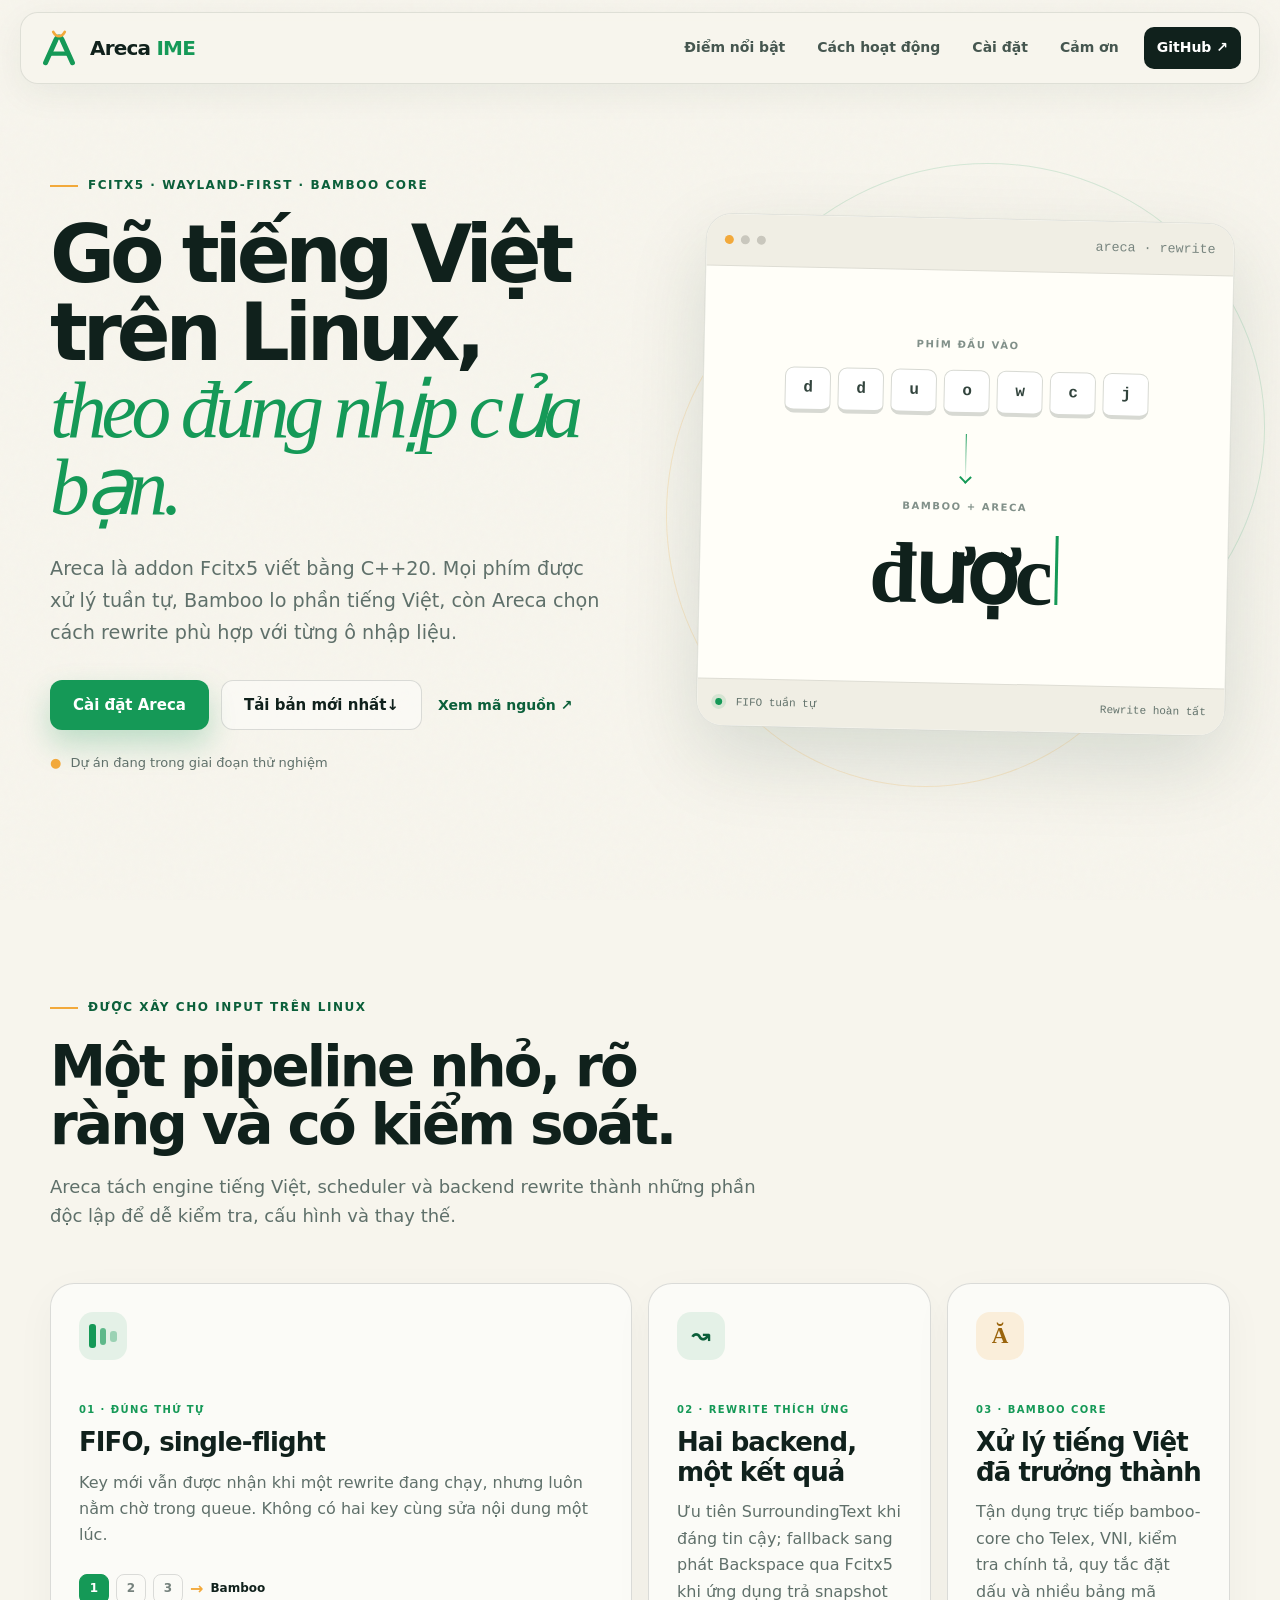
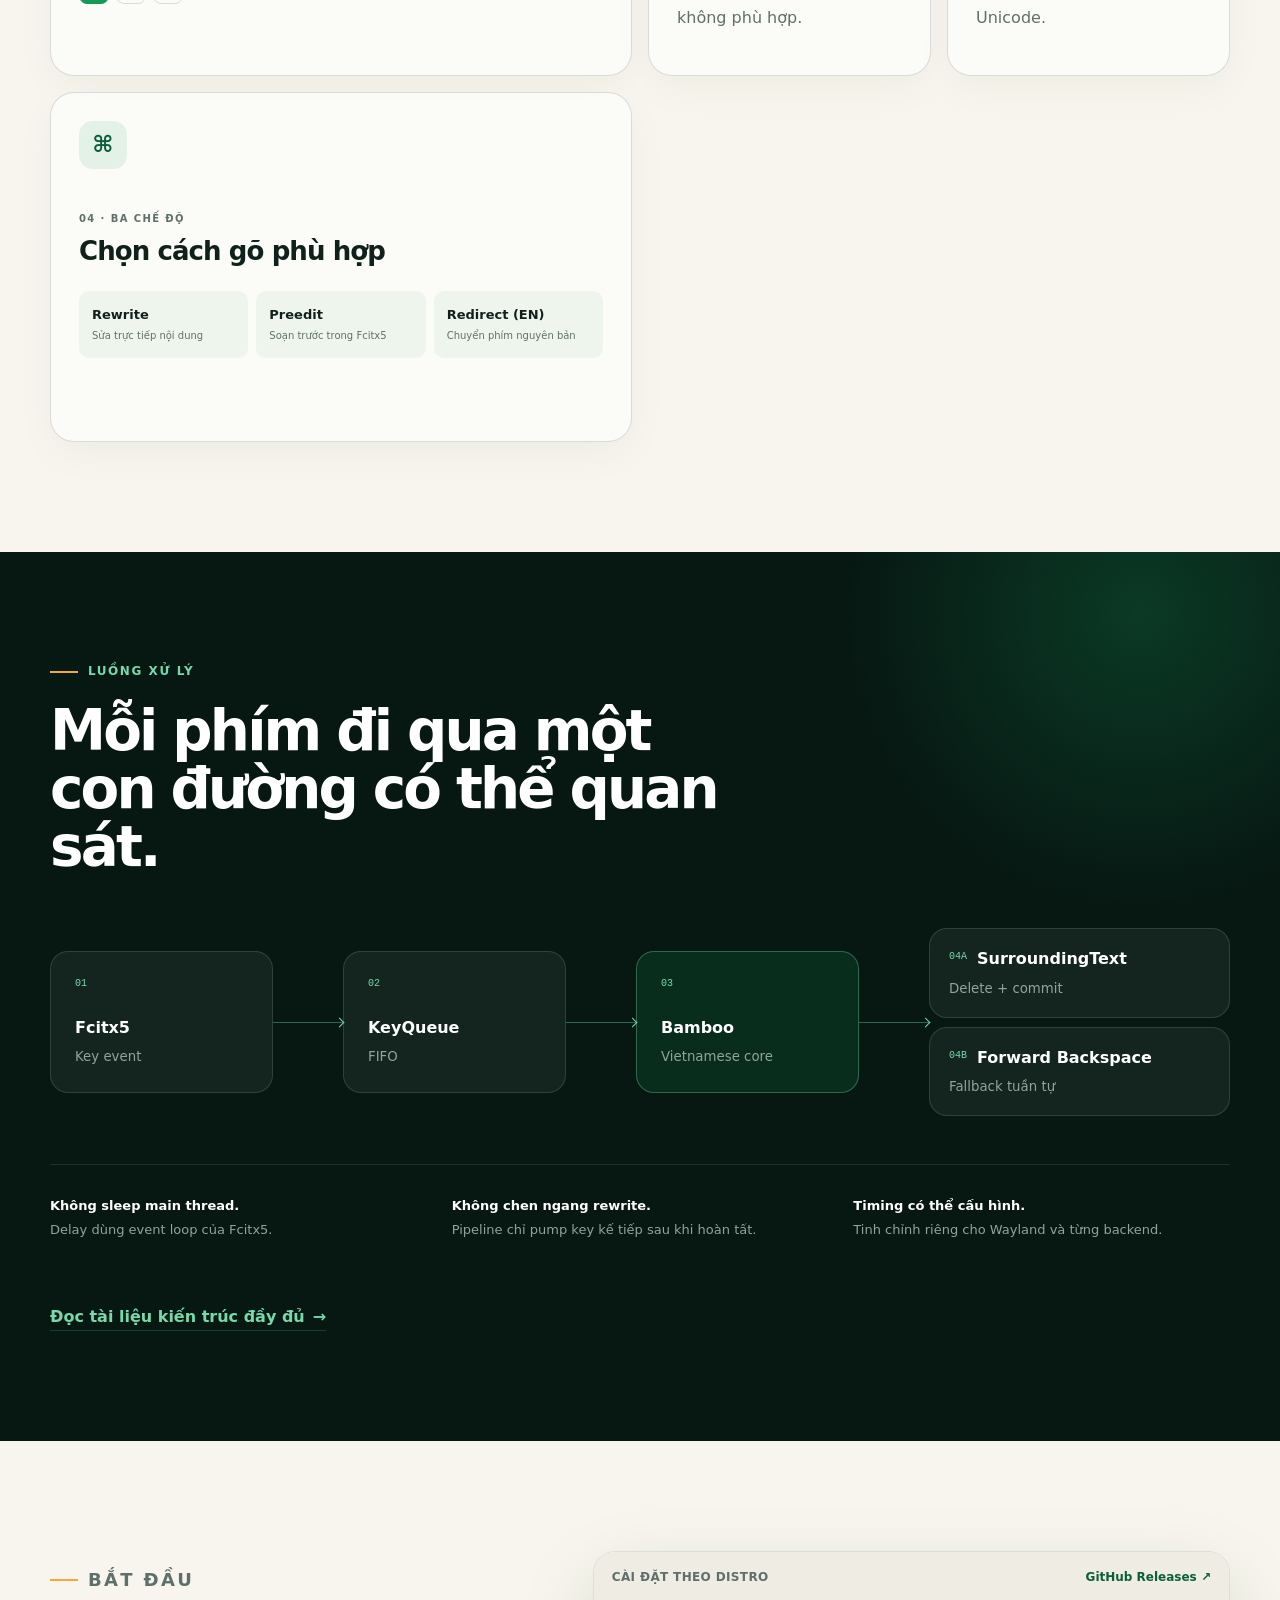
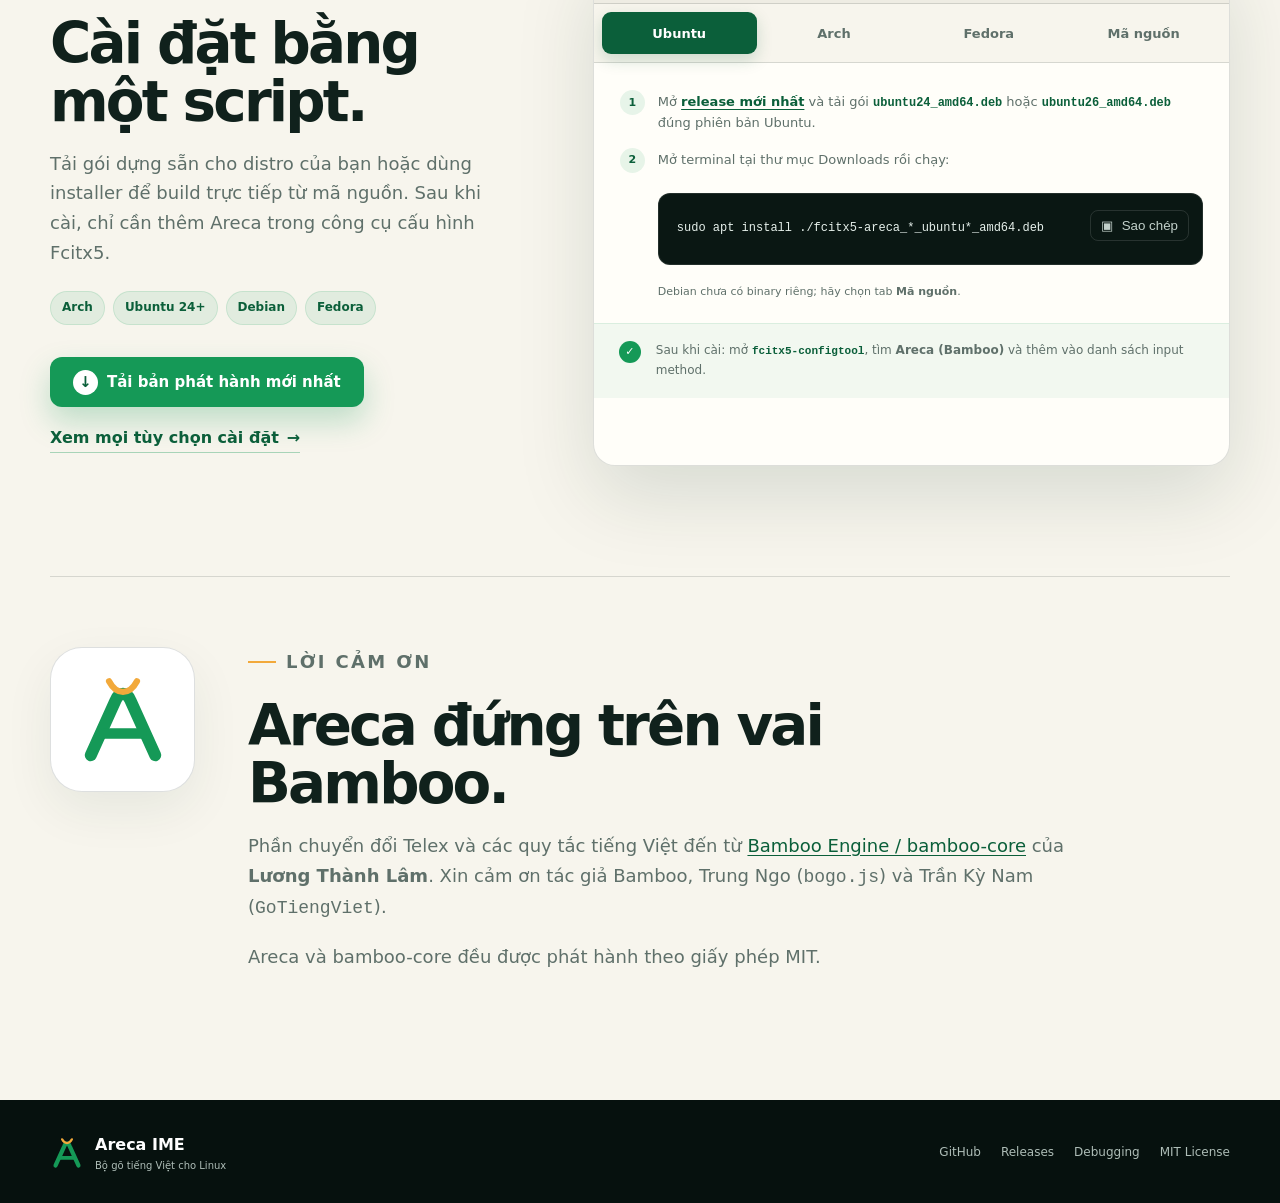
==== website/index.html @ 24fbe004 "Expand website installation guide" ====
<!doctype html>
<html lang="vi">
  <head>
    <meta charset="utf-8" />
    <meta name="viewport" content="width=device-width, initial-scale=1" />
    <meta name="theme-color" content="#0b1f19" />
    <meta
      name="description"
      content="Areca IME — bộ gõ tiếng Việt cho Linux, tích hợp Fcitx5, tối ưu cho Wayland và sử dụng Bamboo Engine."
    />
    <meta property="og:title" content="Areca IME — Gõ tiếng Việt trên Linux" />
    <meta
      property="og:description"
      content="Bộ gõ tiếng Việt Fcitx5 với Bamboo Engine, pipeline tuần tự và nhiều chế độ nhập liệu."
    />
    <meta property="og:type" content="website" />
    <meta property="og:image" content="assets/areca.svg" />
    <title>Areca IME — Bộ gõ tiếng Việt cho Linux</title>
    <link rel="icon" href="assets/areca.svg" type="image/svg+xml" />
    <link rel="stylesheet" href="styles.css" />
    <script src="script.js" defer></script>
  </head>
  <body>
    <a class="skip-link" href="#main">Đi tới nội dung chính</a>

    <header class="site-header">
      <a class="brand" href="#top" aria-label="Areca IME — trang chủ">
        <img src="assets/areca.svg" alt="" width="40" height="40" />
        <span>Areca <b>IME</b></span>
      </a>

      <button
        class="menu-toggle"
        type="button"
        aria-label="Mở menu"
        aria-expanded="false"
        aria-controls="site-nav"
      >
        <span></span><span></span><span></span>
      </button>

      <nav id="site-nav" class="site-nav" aria-label="Điều hướng chính">
        <a href="#features">Điểm nổi bật</a>
        <a href="#architecture">Cách hoạt động</a>
        <a href="#install">Cài đặt</a>
        <a href="#credits">Cảm ơn</a>
        <a
          class="nav-github"
          href="https://github.com/xhkzeroone/ArecaIME"
          target="_blank"
          rel="noreferrer"
          >GitHub <span aria-hidden="true">↗</span></a
        >
      </nav>
    </header>

    <main id="main">
      <section id="top" class="hero section-shell">
        <div class="hero-copy reveal">
          <p class="eyebrow"><span></span> Fcitx5 · Wayland-first · Bamboo core</p>
          <h1>Gõ tiếng Việt trên Linux, <em>theo đúng nhịp của bạn.</em></h1>
          <p class="hero-lead">
            Areca là addon Fcitx5 viết bằng C++20. Mọi phím được xử lý tuần tự,
            Bamboo lo phần tiếng Việt, còn Areca chọn cách rewrite phù hợp với
            từng ô nhập liệu.
          </p>
          <div class="hero-actions">
            <a class="button button-primary" href="#install">Cài đặt Areca</a>
            <a
              class="button button-secondary"
              href="https://github.com/xhkzeroone/ArecaIME/releases/latest"
              target="_blank"
              rel="noreferrer"
              >Tải bản mới nhất <span aria-hidden="true">↓</span></a
            >
            <a
              class="source-link"
              href="https://github.com/xhkzeroone/ArecaIME"
              target="_blank"
              rel="noreferrer"
              >Xem mã nguồn <span aria-hidden="true">↗</span></a
            >
          </div>
          <p class="experimental-note">
            <span aria-hidden="true">●</span> Dự án đang trong giai đoạn thử nghiệm
          </p>
        </div>

        <div class="hero-demo reveal" aria-label="Minh họa cách Areca xử lý từ được">
          <div class="demo-window">
            <div class="window-bar">
              <span></span><span></span><span></span>
              <small>areca · rewrite</small>
            </div>
            <div class="typing-stage">
              <p class="stage-label">PHÍM ĐẦU VÀO</p>
              <div class="keys" aria-label="d d u o w c j">
                <kbd>d</kbd><kbd>d</kbd><kbd>u</kbd><kbd>o</kbd><kbd>w</kbd><kbd>c</kbd><kbd>j</kbd>
              </div>
              <div class="flow-arrow"><span></span></div>
              <p class="stage-label">BAMBOO + ARECA</p>
              <div class="result-word">được<span class="caret"></span></div>
            </div>
            <div class="demo-status">
              <span><i class="status-dot"></i> FIFO tuần tự</span>
              <span>Rewrite hoàn tất</span>
            </div>
          </div>
          <div class="orbit orbit-one"></div>
          <div class="orbit orbit-two"></div>
        </div>
      </section>

      <section id="features" class="section-block section-shell">
        <div class="section-heading reveal">
          <p class="eyebrow"><span></span> Được xây cho input trên Linux</p>
          <h2>Một pipeline nhỏ, rõ ràng và có kiểm soát.</h2>
          <p>
            Areca tách engine tiếng Việt, scheduler và backend rewrite thành
            những phần độc lập để dễ kiểm tra, cấu hình và thay thế.
          </p>
        </div>

        <div class="feature-grid">
          <article class="feature-card feature-wide reveal">
            <div class="feature-icon queue-icon" aria-hidden="true">
              <i></i><i></i><i></i>
            </div>
            <p class="card-kicker">01 · ĐÚNG THỨ TỰ</p>
            <h3>FIFO, single-flight</h3>
            <p>
              Key mới vẫn được nhận khi một rewrite đang chạy, nhưng luôn nằm
              chờ trong queue. Không có hai key cùng sửa nội dung một lúc.
            </p>
            <div class="mini-queue" aria-hidden="true">
              <span class="active">1</span><span>2</span><span>3</span><b>→</b><em>Bamboo</em>
            </div>
          </article>

          <article class="feature-card reveal">
            <div class="feature-icon" aria-hidden="true">↝</div>
            <p class="card-kicker">02 · REWRITE THÍCH ỨNG</p>
            <h3>Hai backend, một kết quả</h3>
            <p>
              Ưu tiên SurroundingText khi đáng tin cậy; fallback sang phát
              Backspace qua Fcitx5 khi ứng dụng trả snapshot không phù hợp.
            </p>
          </article>

          <article class="feature-card reveal">
            <div class="feature-icon bamboo-icon" aria-hidden="true">Ă</div>
            <p class="card-kicker">03 · BAMBOO CORE</p>
            <h3>Xử lý tiếng Việt đã trưởng thành</h3>
            <p>
              Tận dụng trực tiếp bamboo-core cho Telex, VNI, kiểm tra chính tả,
              quy tắc đặt dấu và nhiều bảng mã Unicode.
            </p>
          </article>

          <article class="feature-card feature-wide reveal">
            <div class="feature-icon modes-icon" aria-hidden="true">⌘</div>
            <p class="card-kicker">04 · BA CHẾ ĐỘ</p>
            <h3>Chọn cách gõ phù hợp</h3>
            <div class="mode-list">
              <span><b>Rewrite</b><small>Sửa trực tiếp nội dung</small></span>
              <span><b>Preedit</b><small>Soạn trước trong Fcitx5</small></span>
              <span><b>Redirect (EN)</b><small>Chuyển phím nguyên bản</small></span>
            </div>
          </article>
        </div>
      </section>

      <section id="architecture" class="architecture section-block">
        <div class="section-shell">
          <div class="section-heading section-heading-light reveal">
            <p class="eyebrow"><span></span> Luồng xử lý</p>
            <h2>Mỗi phím đi qua một con đường có thể quan sát.</h2>
          </div>

          <div class="pipeline reveal" aria-label="Sơ đồ kiến trúc Areca">
            <div class="pipeline-node">
              <span>01</span><b>Fcitx5</b><small>Key event</small>
            </div>
            <i class="connector" aria-hidden="true"></i>
            <div class="pipeline-node">
              <span>02</span><b>KeyQueue</b><small>FIFO</small>
            </div>
            <i class="connector" aria-hidden="true"></i>
            <div class="pipeline-node node-highlight">
              <span>03</span><b>Bamboo</b><small>Vietnamese core</small>
            </div>
            <i class="connector" aria-hidden="true"></i>
            <div class="backend-stack">
              <div class="pipeline-node">
                <span>04A</span><b>SurroundingText</b><small>Delete + commit</small>
              </div>
              <div class="pipeline-node">
                <span>04B</span><b>Forward Backspace</b><small>Fallback tuần tự</small>
              </div>
            </div>
          </div>

          <div class="invariant-row reveal">
            <p><b>Không sleep main thread.</b> Delay dùng event loop của Fcitx5.</p>
            <p><b>Không chen ngang rewrite.</b> Pipeline chỉ pump key kế tiếp sau khi hoàn tất.</p>
            <p><b>Timing có thể cấu hình.</b> Tinh chỉnh riêng cho Wayland và từng backend.</p>
          </div>

          <a
            class="text-link light-link"
            href="https://github.com/xhkzeroone/ArecaIME/blob/main/docs/ARCHITECTURE.md"
            target="_blank"
            rel="noreferrer"
            >Đọc tài liệu kiến trúc đầy đủ <span aria-hidden="true">→</span></a
          >
        </div>
      </section>

      <section id="install" class="install section-block section-shell">
        <div class="install-copy reveal">
          <p class="eyebrow"><span></span> Bắt đầu</p>
          <h2>Cài đặt bằng một script.</h2>
          <p>
            Tải gói dựng sẵn cho distro của bạn hoặc dùng installer để build
            trực tiếp từ mã nguồn. Sau khi cài, chỉ cần thêm Areca trong công
            cụ cấu hình Fcitx5.
          </p>
          <div class="distro-list" aria-label="Các bản phân phối được hỗ trợ">
            <span>Arch</span><span>Ubuntu 24+</span><span>Debian</span><span>Fedora</span>
          </div>
          <a
            class="button button-primary release-button"
            href="https://github.com/xhkzeroone/ArecaIME/releases/latest"
            target="_blank"
            rel="noreferrer"
          >
            <span class="download-mark" aria-hidden="true">↓</span>
            Tải bản phát hành mới nhất
          </a>
          <a
            class="text-link"
            href="https://github.com/xhkzeroone/ArecaIME#cài-đặt"
            target="_blank"
            rel="noreferrer"
            >Xem mọi tùy chọn cài đặt <span aria-hidden="true">→</span></a
          >
        </div>

        <div class="installer-card reveal">
          <div class="installer-head">
            <span>Cài đặt theo distro</span>
            <a
              href="https://github.com/xhkzeroone/ArecaIME/releases/latest"
              target="_blank"
              rel="noreferrer"
              >GitHub Releases <span aria-hidden="true">↗</span></a
            >
          </div>

          <div class="distro-tabs" role="tablist" aria-label="Chọn bản phân phối Linux">
            <button
              id="tab-ubuntu"
              class="distro-tab is-active"
              type="button"
              role="tab"
              aria-selected="true"
              aria-controls="panel-ubuntu"
              data-install-tab="ubuntu"
            >Ubuntu</button>
            <button
              id="tab-arch"
              class="distro-tab"
              type="button"
              role="tab"
              aria-selected="false"
              aria-controls="panel-arch"
              data-install-tab="arch"
            >Arch</button>
            <button
              id="tab-fedora"
              class="distro-tab"
              type="button"
              role="tab"
              aria-selected="false"
              aria-controls="panel-fedora"
              data-install-tab="fedora"
            >Fedora</button>
            <button
              id="tab-source"
              class="distro-tab"
              type="button"
              role="tab"
              aria-selected="false"
              aria-controls="panel-source"
              data-install-tab="source"
            >Mã nguồn</button>
          </div>

          <div
            id="panel-ubuntu"
            class="install-panel"
            role="tabpanel"
            aria-labelledby="tab-ubuntu"
            data-install-panel="ubuntu"
          >
            <div class="package-instruction">
              <span class="step-number">1</span>
              <p>
                Mở <a href="https://github.com/xhkzeroone/ArecaIME/releases/latest">release mới nhất</a>
                và tải gói <code>ubuntu24_amd64.deb</code> hoặc
                <code>ubuntu26_amd64.deb</code> đúng phiên bản Ubuntu.
              </p>
            </div>
            <div class="package-instruction">
              <span class="step-number">2</span>
              <p>Mở terminal tại thư mục Downloads rồi chạy:</p>
            </div>
            <div class="command-row">
              <pre id="ubuntu-command"><code>sudo apt install ./fcitx5-areca_*_ubuntu*_amd64.deb</code></pre>
              <button class="copy-button" type="button" data-copy-target="ubuntu-command">
                <span class="copy-icon" aria-hidden="true">▣</span>
                <span class="copy-label">Sao chép</span>
              </button>
            </div>
            <p class="panel-note">Debian chưa có binary riêng; hãy chọn tab <b>Mã nguồn</b>.</p>
          </div>

          <div
            id="panel-arch"
            class="install-panel"
            role="tabpanel"
            aria-labelledby="tab-arch"
            data-install-panel="arch"
            hidden
          >
            <div class="package-instruction">
              <span class="step-number">1</span>
              <p>
                Tải file <code>.pkg.tar.zst</code> từ
                <a href="https://github.com/xhkzeroone/ArecaIME/releases/latest">release mới nhất</a>.
              </p>
            </div>
            <div class="package-instruction">
              <span class="step-number">2</span>
              <p>Mở terminal tại thư mục chứa gói rồi chạy:</p>
            </div>
            <div class="command-row">
              <pre id="arch-command"><code>sudo pacman -U ./fcitx5-areca-*.pkg.tar.zst</code></pre>
              <button class="copy-button" type="button" data-copy-target="arch-command">
                <span class="copy-icon" aria-hidden="true">▣</span>
                <span class="copy-label">Sao chép</span>
              </button>
            </div>
          </div>

          <div
            id="panel-fedora"
            class="install-panel"
            role="tabpanel"
            aria-labelledby="tab-fedora"
            data-install-panel="fedora"
            hidden
          >
            <div class="package-instruction">
              <span class="step-number">1</span>
              <p>
                Tải file <code>fedora-latest.x86_64.rpm</code> từ
                <a href="https://github.com/xhkzeroone/ArecaIME/releases/latest">release mới nhất</a>.
              </p>
            </div>
            <div class="package-instruction">
              <span class="step-number">2</span>
              <p>Mở terminal tại thư mục chứa gói rồi chạy:</p>
            </div>
            <div class="command-row">
              <pre id="fedora-command"><code>sudo dnf install ./fcitx5-areca-*.rpm</code></pre>
              <button class="copy-button" type="button" data-copy-target="fedora-command">
                <span class="copy-icon" aria-hidden="true">▣</span>
                <span class="copy-label">Sao chép</span>
              </button>
            </div>
          </div>

          <div
            id="panel-source"
            class="install-panel"
            role="tabpanel"
            aria-labelledby="tab-source"
            data-install-panel="source"
            hidden
          >
            <p class="source-intro">
              Dùng được trên Arch/CachyOS, Debian/Ubuntu và Fedora. Script tự
              cài dependency, build, test rồi cài addon.
            </p>
            <div class="command-row source-command-row">
              <pre id="source-command"><code>git clone --recurse-submodules \
  https://github.com/xhkzeroone/ArecaIME.git
cd ArecaIME
./scripts/install.sh</code></pre>
              <button class="copy-button" type="button" data-copy-target="source-command">
                <span class="copy-icon" aria-hidden="true">▣</span>
                <span class="copy-label">Sao chép</span>
              </button>
            </div>
            <p class="panel-note">Cài riêng cho user: <code>./scripts/install.sh --user</code></p>
          </div>

          <div class="after-install">
            <span aria-hidden="true">✓</span>
            <p>
              Sau khi cài: mở <code>fcitx5-configtool</code>, tìm
              <b>Areca (Bamboo)</b> và thêm vào danh sách input method.
            </p>
          </div>
        </div>
      </section>

      <section id="credits" class="credits section-block section-shell reveal">
        <div class="credits-logo">
          <img src="assets/areca.svg" alt="Biểu tượng Areca" width="96" height="96" />
        </div>
        <div>
          <p class="eyebrow"><span></span> Lời cảm ơn</p>
          <h2>Areca đứng trên vai Bamboo.</h2>
          <p>
            Phần chuyển đổi Telex và các quy tắc tiếng Việt đến từ
            <a href="https://github.com/BambooEngine/bamboo-core">Bamboo Engine / bamboo-core</a>
            của <b>Lương Thành Lâm</b>. Xin cảm ơn tác giả Bamboo, Trung Ngo
            (<code>bogo.js</code>) và Trần Kỳ Nam (<code>GoTiengViet</code>).
          </p>
          <p>Areca và bamboo-core đều được phát hành theo giấy phép MIT.</p>
        </div>
      </section>
    </main>

    <footer class="site-footer">
      <div class="footer-inner">
        <div class="footer-brand">
          <img src="assets/areca.svg" alt="" width="34" height="34" />
          <span><b>Areca IME</b><small>Bộ gõ tiếng Việt cho Linux</small></span>
        </div>
        <nav aria-label="Liên kết cuối trang">
          <a href="https://github.com/xhkzeroone/ArecaIME">GitHub</a>
          <a href="https://github.com/xhkzeroone/ArecaIME/releases">Releases</a>
          <a href="https://github.com/xhkzeroone/ArecaIME/blob/main/docs/DEBUGGING.md">Debugging</a>
          <a href="https://github.com/xhkzeroone/ArecaIME/blob/main/LICENSE">MIT License</a>
        </nav>
      </div>
    </footer>
  </body>
</html>
---- website/styles.css ----
:root {
  --ink: #10211c;
  --muted: #5f706a;
  --paper: #f7f5ed;
  --paper-deep: #eceadd;
  --green: #159957;
  --green-dark: #0b5f3a;
  --orange: #f2a93b;
  --night: #071813;
  --line: rgba(16, 33, 28, 0.14);
  --shadow: 0 30px 80px rgba(9, 43, 31, 0.13);
  --radius: 24px;
}

* {
  box-sizing: border-box;
}

html {
  scroll-behavior: smooth;
}

body {
  margin: 0;
  color: var(--ink);
  background: var(--paper);
  font-family: Inter, ui-sans-serif, system-ui, -apple-system, BlinkMacSystemFont,
    "Segoe UI", sans-serif;
  font-size: 16px;
  line-height: 1.65;
  text-rendering: optimizeLegibility;
}

body::before {
  position: fixed;
  inset: 0;
  z-index: -1;
  content: "";
  pointer-events: none;
  opacity: 0.32;
  background-image: url("data:image/svg+xml,%3Csvg viewBox='0 0 180 180' xmlns='http://www.w3.org/2000/svg'%3E%3Cfilter id='n'%3E%3CfeTurbulence type='fractalNoise' baseFrequency='.85' numOctaves='3' stitchTiles='stitch'/%3E%3C/filter%3E%3Crect width='100%25' height='100%25' filter='url(%23n)' opacity='.08'/%3E%3C/svg%3E");
}

a {
  color: inherit;
  text-decoration: none;
}

button,
a {
  -webkit-tap-highlight-color: transparent;
}

button:focus-visible,
a:focus-visible {
  outline: 3px solid var(--orange);
  outline-offset: 4px;
}

.skip-link {
  position: fixed;
  top: 10px;
  left: 10px;
  z-index: 100;
  padding: 10px 16px;
  color: white;
  background: var(--green-dark);
  border-radius: 8px;
  transform: translateY(-150%);
}

.skip-link:focus {
  transform: none;
}

.section-shell {
  width: min(1180px, calc(100% - 48px));
  margin-inline: auto;
}

.site-header {
  position: sticky;
  top: 0;
  z-index: 50;
  display: flex;
  align-items: center;
  justify-content: space-between;
  width: min(1240px, calc(100% - 32px));
  min-height: 72px;
  margin: 12px auto 0;
  padding: 10px 18px;
  background: rgba(247, 245, 237, 0.86);
  border: 1px solid rgba(16, 33, 28, 0.1);
  border-radius: 18px;
  box-shadow: 0 10px 35px rgba(13, 56, 40, 0.06);
  backdrop-filter: blur(18px);
}

.brand,
.footer-brand {
  display: flex;
  align-items: center;
  gap: 11px;
}

.brand span {
  font-size: 20px;
  font-weight: 800;
  letter-spacing: -0.04em;
}

.brand b {
  color: var(--green);
}

.site-nav {
  display: flex;
  align-items: center;
  gap: 6px;
}

.site-nav a {
  padding: 9px 13px;
  color: #45564f;
  font-size: 14px;
  font-weight: 650;
  border-radius: 10px;
  transition: color 160ms ease, background 160ms ease;
}

.site-nav a:hover {
  color: var(--ink);
  background: rgba(21, 153, 87, 0.08);
}

.site-nav .nav-github {
  margin-left: 6px;
  color: white;
  background: var(--ink);
}

.site-nav .nav-github:hover {
  color: white;
  background: var(--green-dark);
}

.menu-toggle {
  display: none;
  width: 42px;
  height: 42px;
  padding: 10px;
  border: 0;
  background: transparent;
}

.menu-toggle span {
  display: block;
  width: 100%;
  height: 2px;
  margin: 5px 0;
  background: var(--ink);
  transition: transform 180ms ease, opacity 180ms ease;
}

.hero {
  display: grid;
  grid-template-columns: 1.03fr 0.97fr;
  align-items: center;
  gap: clamp(40px, 7vw, 90px);
  min-height: calc(100vh - 96px);
  padding-block: 88px 110px;
}

.eyebrow {
  display: flex;
  align-items: center;
  gap: 10px;
  margin: 0 0 20px;
  color: var(--green-dark);
  font-size: 12px;
  font-weight: 800;
  letter-spacing: 0.13em;
  text-transform: uppercase;
}

.eyebrow span {
  width: 28px;
  height: 2px;
  background: var(--orange);
}

h1,
h2,
h3,
p {
  margin-top: 0;
}

h1 {
  max-width: 720px;
  margin-bottom: 26px;
  font-size: clamp(48px, 6.2vw, 82px);
  line-height: 0.98;
  letter-spacing: -0.065em;
}

h1 em {
  display: block;
  color: var(--green);
  font-family: Georgia, "Times New Roman", serif;
  font-weight: 500;
}

.hero-lead {
  max-width: 650px;
  margin-bottom: 32px;
  color: var(--muted);
  font-size: clamp(17px, 1.5vw, 20px);
}

.hero-actions {
  display: flex;
  flex-wrap: wrap;
  align-items: center;
  gap: 12px;
}

.source-link {
  padding: 10px 4px;
  color: var(--green-dark);
  font-size: 14px;
  font-weight: 750;
}

.source-link:hover {
  text-decoration: underline;
  text-underline-offset: 4px;
}

.button {
  display: inline-flex;
  align-items: center;
  justify-content: center;
  min-height: 50px;
  padding: 0 22px;
  font-size: 15px;
  font-weight: 750;
  border: 1px solid transparent;
  border-radius: 12px;
  transition: transform 160ms ease, box-shadow 160ms ease, background 160ms ease;
}

.button:hover {
  transform: translateY(-2px);
}

.button-primary {
  color: white;
  background: var(--green);
  box-shadow: 0 14px 30px rgba(21, 153, 87, 0.25);
}

.button-primary:hover {
  background: var(--green-dark);
}

.button-secondary {
  border-color: var(--line);
  background: rgba(255, 255, 255, 0.42);
}

.experimental-note {
  margin: 22px 0 0;
  color: var(--muted);
  font-size: 13px;
}

.experimental-note span {
  margin-right: 5px;
  color: var(--orange);
}

.hero-demo {
  position: relative;
}

.demo-window {
  position: relative;
  z-index: 2;
  overflow: hidden;
  background: #fffef8;
  border: 1px solid rgba(16, 33, 28, 0.12);
  border-radius: 26px;
  box-shadow: var(--shadow);
  transform: rotate(1.2deg);
}

.window-bar {
  display: flex;
  align-items: center;
  gap: 7px;
  height: 52px;
  padding: 0 18px;
  background: #f0eee4;
  border-bottom: 1px solid rgba(16, 33, 28, 0.08);
}

.window-bar > span {
  width: 9px;
  height: 9px;
  background: #c9c7bd;
  border-radius: 50%;
}

.window-bar > span:first-child {
  background: var(--orange);
}

.window-bar small {
  margin-left: auto;
  color: #78857f;
  font-family: ui-monospace, SFMono-Regular, Menlo, monospace;
}

.typing-stage {
  padding: clamp(34px, 6vw, 66px) clamp(22px, 5vw, 56px);
  text-align: center;
}

.stage-label {
  margin-bottom: 16px;
  color: #819089;
  font-size: 10px;
  font-weight: 850;
  letter-spacing: 0.16em;
}

.keys {
  display: flex;
  justify-content: center;
  gap: 7px;
}

kbd {
  display: grid;
  place-items: center;
  width: clamp(34px, 4vw, 46px);
  aspect-ratio: 1;
  color: #32443d;
  background: white;
  border: 1px solid #d7d9d3;
  border-bottom-width: 4px;
  border-radius: 9px;
  font-family: ui-monospace, SFMono-Regular, Menlo, monospace;
  font-size: 16px;
  font-weight: 700;
}

.flow-arrow {
  position: relative;
  width: 1px;
  height: 47px;
  margin: 18px auto;
  background: linear-gradient(var(--green), transparent);
}

.flow-arrow::after {
  position: absolute;
  bottom: -1px;
  left: -4px;
  width: 7px;
  height: 7px;
  content: "";
  border-right: 2px solid var(--green);
  border-bottom: 2px solid var(--green);
  transform: rotate(45deg);
}

.result-word {
  font-family: Georgia, "Times New Roman", serif;
  font-size: clamp(54px, 8vw, 86px);
  font-weight: 700;
  line-height: 1;
  letter-spacing: -0.04em;
}

.caret {
  display: inline-block;
  width: 3px;
  height: 0.8em;
  margin-left: 5px;
  background: var(--green);
  animation: blink 1s steps(2, start) infinite;
}

@keyframes blink {
  50% { opacity: 0; }
}

.demo-status {
  display: flex;
  justify-content: space-between;
  padding: 14px 18px;
  color: #63736c;
  background: #f0eee4;
  border-top: 1px solid rgba(16, 33, 28, 0.08);
  font-family: ui-monospace, SFMono-Regular, Menlo, monospace;
  font-size: 11px;
}

.status-dot {
  display: inline-block;
  width: 7px;
  height: 7px;
  margin-right: 7px;
  background: var(--green);
  border-radius: 50%;
  box-shadow: 0 0 0 4px rgba(21, 153, 87, 0.12);
}

.orbit {
  position: absolute;
  z-index: 1;
  border: 1px solid rgba(21, 153, 87, 0.15);
  border-radius: 50%;
}

.orbit-one {
  inset: -55px -35px 40px 10px;
}

.orbit-two {
  inset: 25px 45px -55px -35px;
  border-color: rgba(242, 169, 59, 0.2);
}

.section-block {
  padding-block: 110px;
}

.section-heading {
  max-width: 710px;
  margin-bottom: 52px;
}

.section-heading h2,
.install h2,
.credits h2 {
  margin-bottom: 18px;
  font-size: clamp(36px, 4.4vw, 58px);
  line-height: 1.03;
  letter-spacing: -0.05em;
}

.section-heading > p:last-child,
.install-copy > p,
.credits p {
  color: var(--muted);
  font-size: 18px;
}

.feature-grid {
  display: grid;
  grid-template-columns: repeat(4, 1fr);
  gap: 16px;
}

.feature-card {
  min-height: 350px;
  padding: 28px;
  background: rgba(255, 255, 255, 0.55);
  border: 1px solid var(--line);
  border-radius: var(--radius);
  box-shadow: 0 12px 40px rgba(12, 52, 37, 0.04);
}

.feature-wide {
  grid-column: span 2;
}

.feature-icon {
  display: grid;
  place-items: center;
  width: 48px;
  height: 48px;
  margin-bottom: 42px;
  color: var(--green-dark);
  background: rgba(21, 153, 87, 0.1);
  border-radius: 14px;
  font-size: 23px;
  font-weight: 800;
}

.queue-icon {
  display: flex;
  gap: 4px;
  padding: 12px 10px;
}

.queue-icon i {
  width: 8px;
  height: 24px;
  background: var(--green);
  border-radius: 3px;
}

.queue-icon i:nth-child(2) { height: 17px; opacity: 0.65; }
.queue-icon i:nth-child(3) { height: 11px; opacity: 0.35; }

.bamboo-icon {
  color: #9a640c;
  background: rgba(242, 169, 59, 0.15);
  font-family: Georgia, serif;
}

.card-kicker {
  margin-bottom: 9px;
  color: var(--green);
  font-size: 10px;
  font-weight: 850;
  letter-spacing: 0.14em;
}

.feature-card h3 {
  margin-bottom: 12px;
  font-size: 26px;
  line-height: 1.15;
  letter-spacing: -0.035em;
}

.feature-card > p:last-of-type {
  color: var(--muted);
}

.mini-queue {
  display: flex;
  align-items: center;
  gap: 7px;
  margin-top: 25px;
}

.mini-queue span {
  display: grid;
  place-items: center;
  width: 30px;
  height: 30px;
  color: #75827d;
  border: 1px solid var(--line);
  border-radius: 8px;
  font-size: 12px;
  font-weight: 800;
}

.mini-queue .active {
  color: white;
  background: var(--green);
  border-color: var(--green);
}

.mini-queue b { color: var(--orange); }
.mini-queue em { font-size: 12px; font-style: normal; font-weight: 750; }

.mode-list {
  display: grid;
  grid-template-columns: repeat(3, 1fr);
  gap: 8px;
  margin-top: 24px;
}

.mode-list span {
  padding: 13px;
  background: rgba(21, 153, 87, 0.06);
  border-radius: 10px;
}

.mode-list b,
.mode-list small {
  display: block;
}

.mode-list b { font-size: 13px; }
.mode-list small { margin-top: 3px; color: var(--muted); font-size: 10px; }

.architecture {
  position: relative;
  overflow: hidden;
  color: white;
  background: var(--night);
}

.architecture::before {
  position: absolute;
  top: -250px;
  right: -170px;
  width: 620px;
  height: 620px;
  content: "";
  background: radial-gradient(circle, rgba(21, 153, 87, 0.26), transparent 67%);
}

.section-heading-light p:last-child { color: #9fb0a9; }
.section-heading-light .eyebrow,
.architecture .eyebrow { color: #75d9a9; }

.pipeline {
  position: relative;
  display: grid;
  grid-template-columns: 1fr 70px 1fr 70px 1fr 70px 1.35fr;
  align-items: center;
}

.pipeline-node {
  min-height: 142px;
  padding: 24px;
  background: rgba(255, 255, 255, 0.055);
  border: 1px solid rgba(255, 255, 255, 0.13);
  border-radius: 18px;
}

.pipeline-node span,
.pipeline-node b,
.pipeline-node small {
  display: block;
}

.pipeline-node span {
  margin-bottom: 22px;
  color: #75d9a9;
  font-family: ui-monospace, SFMono-Regular, Menlo, monospace;
  font-size: 10px;
}

.pipeline-node b {
  font-size: 16px;
}

.pipeline-node small {
  margin-top: 5px;
  color: #91a39c;
}

.node-highlight {
  background: rgba(21, 153, 87, 0.16);
  border-color: rgba(117, 217, 169, 0.35);
}

.connector {
  height: 1px;
  background: rgba(117, 217, 169, 0.4);
}

.connector::after {
  display: block;
  width: 6px;
  height: 6px;
  margin: -3px 0 0 auto;
  content: "";
  border-top: 1px solid #75d9a9;
  border-right: 1px solid #75d9a9;
  transform: rotate(45deg);
}

.backend-stack {
  display: grid;
  gap: 9px;
}

.backend-stack .pipeline-node {
  min-height: auto;
  padding: 17px 19px;
}

.backend-stack .pipeline-node span {
  float: left;
  margin: 3px 10px 0 0;
}

.invariant-row {
  display: grid;
  grid-template-columns: repeat(3, 1fr);
  gap: 25px;
  margin: 48px 0 32px;
  padding-top: 30px;
  border-top: 1px solid rgba(255, 255, 255, 0.1);
}

.invariant-row p {
  color: #91a39c;
  font-size: 13px;
}

.invariant-row b {
  display: block;
  margin-bottom: 3px;
  color: white;
}

.text-link {
  display: inline-flex;
  align-items: center;
  gap: 8px;
  margin-top: 18px;
  color: var(--green-dark);
  font-weight: 750;
  border-bottom: 1px solid rgba(21, 153, 87, 0.35);
}

.text-link span { transition: transform 160ms ease; }
.text-link:hover span { transform: translateX(4px); }
.light-link { color: #75d9a9; }

.install {
  display: grid;
  grid-template-columns: 0.82fr 1.18fr;
  align-items: center;
  gap: clamp(45px, 8vw, 100px);
}

.distro-list {
  display: flex;
  flex-wrap: wrap;
  gap: 8px;
  margin: 24px 0 8px;
}

.distro-list span {
  padding: 6px 11px;
  color: var(--green-dark);
  background: rgba(21, 153, 87, 0.09);
  border: 1px solid rgba(21, 153, 87, 0.13);
  border-radius: 999px;
  font-size: 12px;
  font-weight: 750;
}

.release-button {
  width: fit-content;
  margin-top: 24px;
}

.download-mark {
  display: grid;
  place-items: center;
  width: 25px;
  height: 25px;
  margin-right: 9px;
  color: var(--green-dark);
  background: white;
  border-radius: 50%;
  font-size: 15px;
}

.install-copy .text-link {
  display: flex;
  width: fit-content;
}

.installer-card {
  overflow: hidden;
  min-height: 515px;
  color: var(--ink);
  background: #fffef9;
  border: 1px solid var(--line);
  border-radius: 22px;
  box-shadow: var(--shadow);
}

.installer-head {
  display: flex;
  align-items: center;
  justify-content: space-between;
  height: 52px;
  padding: 0 18px;
  color: var(--muted);
  background: #eeece3;
  border-bottom: 1px solid var(--line);
  font-size: 12px;
}

.installer-head > span {
  font-weight: 800;
  letter-spacing: 0.03em;
  text-transform: uppercase;
}

.installer-head a {
  color: var(--green-dark);
  font-weight: 750;
}

.distro-tabs {
  display: grid;
  grid-template-columns: repeat(4, 1fr);
  padding: 8px;
  background: #f7f5ed;
  border-bottom: 1px solid var(--line);
}

.distro-tab {
  min-height: 42px;
  color: var(--muted);
  background: transparent;
  border: 0;
  border-radius: 9px;
  font: inherit;
  font-size: 13px;
  font-weight: 750;
  cursor: pointer;
}

.distro-tab:hover {
  color: var(--ink);
  background: rgba(21, 153, 87, 0.06);
}

.distro-tab.is-active {
  color: white;
  background: var(--green-dark);
  box-shadow: 0 6px 16px rgba(11, 95, 58, 0.18);
}

.install-panel {
  padding: 27px 26px 22px;
}

.install-panel[hidden] {
  display: none;
}

.package-instruction {
  display: grid;
  grid-template-columns: 28px 1fr;
  gap: 10px;
  align-items: start;
  margin-bottom: 15px;
}

.package-instruction p,
.source-intro {
  margin: 2px 0 0;
  color: var(--muted);
  font-size: 13px;
  line-height: 1.55;
}

.package-instruction a {
  color: var(--green-dark);
  font-weight: 750;
  text-decoration: underline;
  text-underline-offset: 3px;
}

.package-instruction code,
.panel-note code,
.after-install code {
  color: var(--green-dark);
  font-family: "SFMono-Regular", Consolas, "Liberation Mono", monospace;
  font-size: 0.92em;
  font-weight: 700;
}

.step-number {
  display: grid;
  place-items: center;
  width: 25px;
  height: 25px;
  color: var(--green-dark);
  background: rgba(21, 153, 87, 0.1);
  border-radius: 50%;
  font-size: 11px;
  font-weight: 850;
}

.command-row {
  position: relative;
  overflow: hidden;
  margin: 20px 0 0 38px;
  color: #e6f0eb;
  background: #0a1713;
  border: 1px solid rgba(255, 255, 255, 0.1);
  border-radius: 12px;
}

.command-row pre {
  min-height: 70px;
  margin: 0;
  padding: 25px 112px 22px 18px;
  overflow-x: auto;
  font-size: 12px;
  line-height: 1.65;
}

.command-row code {
  font-family: "SFMono-Regular", Consolas, "Liberation Mono", monospace;
}

.command-row .copy-button {
  position: absolute;
  top: 16px;
  right: 13px;
}

.source-command-row {
  margin-left: 0;
}

.source-command-row pre {
  min-height: 144px;
}

.copy-button {
  padding: 7px 10px;
  color: #c2d0ca;
  background: transparent;
  border: 1px solid rgba(255, 255, 255, 0.12);
  border-radius: 8px;
  cursor: pointer;
}

.copy-button:hover { background: rgba(255, 255, 255, 0.08); }
.copy-icon { margin-right: 5px; }

.panel-note {
  margin: 18px 0 0 38px;
  color: var(--muted);
  font-size: 11px;
}

.after-install {
  display: flex;
  align-items: flex-start;
  gap: 15px;
  padding: 17px 25px;
  color: var(--muted);
  background: rgba(21, 153, 87, 0.055);
  border-top: 1px solid rgba(21, 153, 87, 0.11);
  font-size: 12px;
}

.after-install > span {
  display: grid;
  flex: 0 0 22px;
  place-items: center;
  width: 22px;
  height: 22px;
  color: white;
  background: var(--green);
  border-radius: 50%;
  font-size: 11px;
}

.after-install p {
  margin: 0;
}

.credits {
  display: grid;
  grid-template-columns: 150px 1fr;
  gap: 48px;
  align-items: start;
  padding-top: 70px;
  border-top: 1px solid var(--line);
}

.credits-logo {
  display: grid;
  place-items: center;
  width: 145px;
  height: 145px;
  background: white;
  border: 1px solid var(--line);
  border-radius: 32px;
  box-shadow: 0 18px 50px rgba(12, 52, 37, 0.07);
}

.credits > div:last-child { max-width: 820px; }
.credits a { color: var(--green-dark); text-decoration: underline; text-underline-offset: 3px; }

.site-footer {
  padding: 32px 24px;
  color: #aebdb7;
  background: #06110e;
}

.footer-inner {
  display: flex;
  align-items: center;
  justify-content: space-between;
  width: min(1180px, 100%);
  margin: auto;
}

.footer-brand span,
.footer-brand small { display: block; }
.footer-brand b { color: white; }
.footer-brand small { font-size: 10px; }

.site-footer nav {
  display: flex;
  flex-wrap: wrap;
  gap: 20px;
  font-size: 12px;
}

.site-footer a:hover { color: white; }

.reveal {
  opacity: 0;
  transform: translateY(18px);
  transition: opacity 650ms ease, transform 650ms ease;
}

.reveal.is-visible {
  opacity: 1;
  transform: none;
}

@media (max-width: 980px) {
  .hero {
    grid-template-columns: 1fr;
    min-height: auto;
    padding-top: 90px;
  }

  .hero-copy { max-width: 760px; }
  .hero-demo { width: min(680px, 100%); margin: 10px auto 0; }
  .feature-grid { grid-template-columns: repeat(2, 1fr); }

  .pipeline {
    grid-template-columns: 1fr 36px 1fr 36px 1fr;
  }

  .pipeline > .connector:nth-of-type(3),
  .backend-stack {
    display: none;
  }

  .install { grid-template-columns: 1fr; }
  .install-copy { max-width: 720px; }
}

@media (max-width: 760px) {
  .section-shell { width: min(100% - 30px, 1180px); }
  .site-header { width: calc(100% - 20px); margin-top: 8px; }

  .menu-toggle { display: block; cursor: pointer; }
  .menu-toggle[aria-expanded="true"] span:nth-child(1) { transform: translateY(7px) rotate(45deg); }
  .menu-toggle[aria-expanded="true"] span:nth-child(2) { opacity: 0; }
  .menu-toggle[aria-expanded="true"] span:nth-child(3) { transform: translateY(-7px) rotate(-45deg); }

  .site-nav {
    position: absolute;
    top: calc(100% + 8px);
    right: 0;
    left: 0;
    display: none;
    padding: 10px;
    background: #f9f7f0;
    border: 1px solid var(--line);
    border-radius: 16px;
    box-shadow: var(--shadow);
  }

  .site-nav.is-open { display: grid; }
  .site-nav a { padding: 12px; }
  .site-nav .nav-github { margin-left: 0; text-align: center; }

  .hero { padding-block: 70px 85px; }
  h1 { font-size: clamp(43px, 13.5vw, 68px); }
  .section-block { padding-block: 80px; }
  .feature-grid { grid-template-columns: 1fr; }
  .feature-wide { grid-column: auto; }
  .mode-list { grid-template-columns: 1fr; }
  .feature-card { min-height: auto; }

  .pipeline {
    grid-template-columns: 1fr;
    gap: 0;
  }

  .pipeline .connector {
    display: block;
    width: 1px;
    height: 26px;
    margin: auto;
  }

  .pipeline .connector::after { margin: auto 0 0 -3px; transform: rotate(135deg); }
  .invariant-row { grid-template-columns: 1fr; gap: 8px; }
  .credits { grid-template-columns: 1fr; gap: 25px; }

  .footer-inner {
    align-items: flex-start;
    flex-direction: column;
    gap: 26px;
  }
}

@media (max-width: 480px) {
  .hero-actions { flex-direction: column; }
  .button { width: 100%; }
  .source-link { width: 100%; text-align: center; }
  .keys { gap: 4px; }
  kbd { width: 34px; }
  .demo-status span:last-child { display: none; }
  .release-button { width: 100%; }
  .distro-tabs { grid-template-columns: 1fr 1fr; }
  .installer-head { align-items: flex-start; height: auto; padding-block: 14px; }
  .install-panel { padding-inline: 16px; }
  .command-row { margin-left: 0; }
  .command-row pre { padding: 58px 16px 20px; }
  .command-row .copy-button { left: 13px; right: auto; }
  .panel-note { margin-left: 0; }
  .site-footer nav { display: grid; grid-template-columns: 1fr 1fr; }
}

@media (prefers-reduced-motion: reduce) {
  html { scroll-behavior: auto; }
  *, *::before, *::after {
    scroll-behavior: auto !important;
    animation-duration: 0.01ms !important;
    animation-iteration-count: 1 !important;
    transition-duration: 0.01ms !important;
  }
  .reveal { opacity: 1; transform: none; }
}
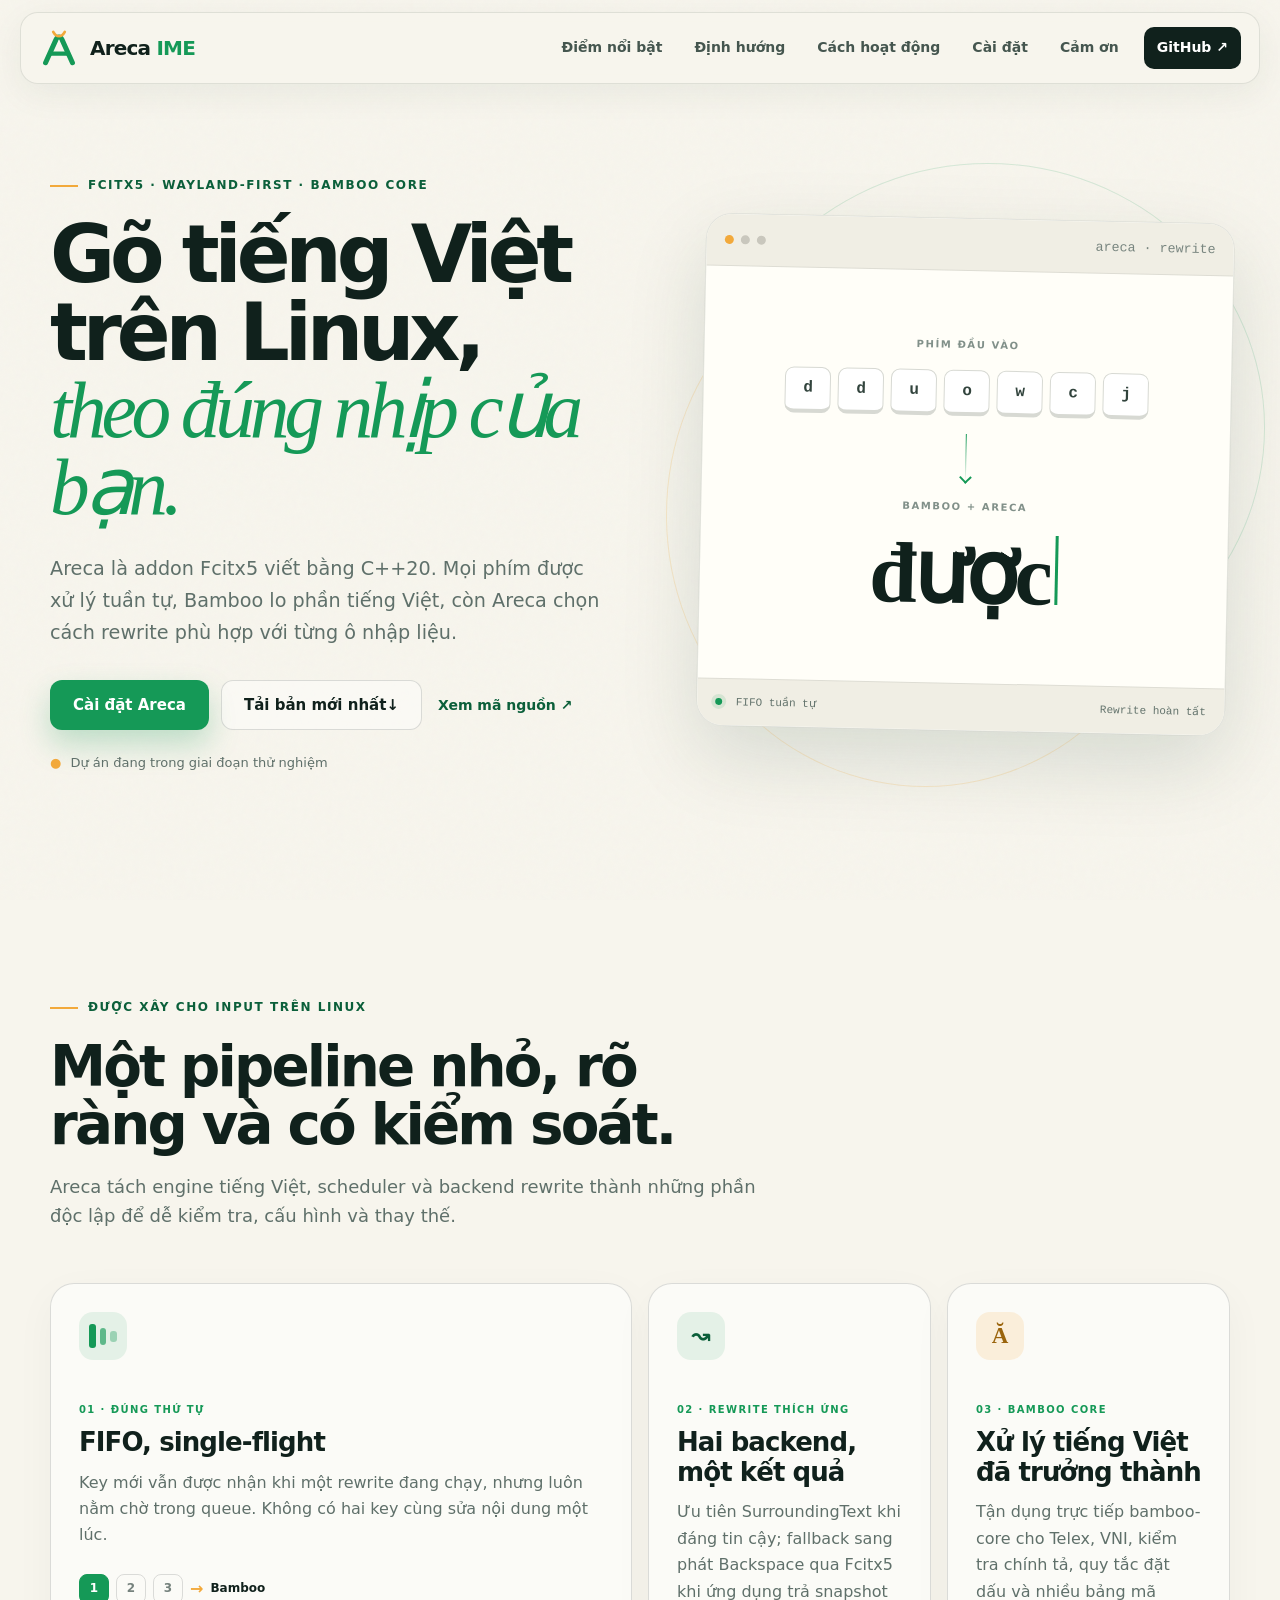
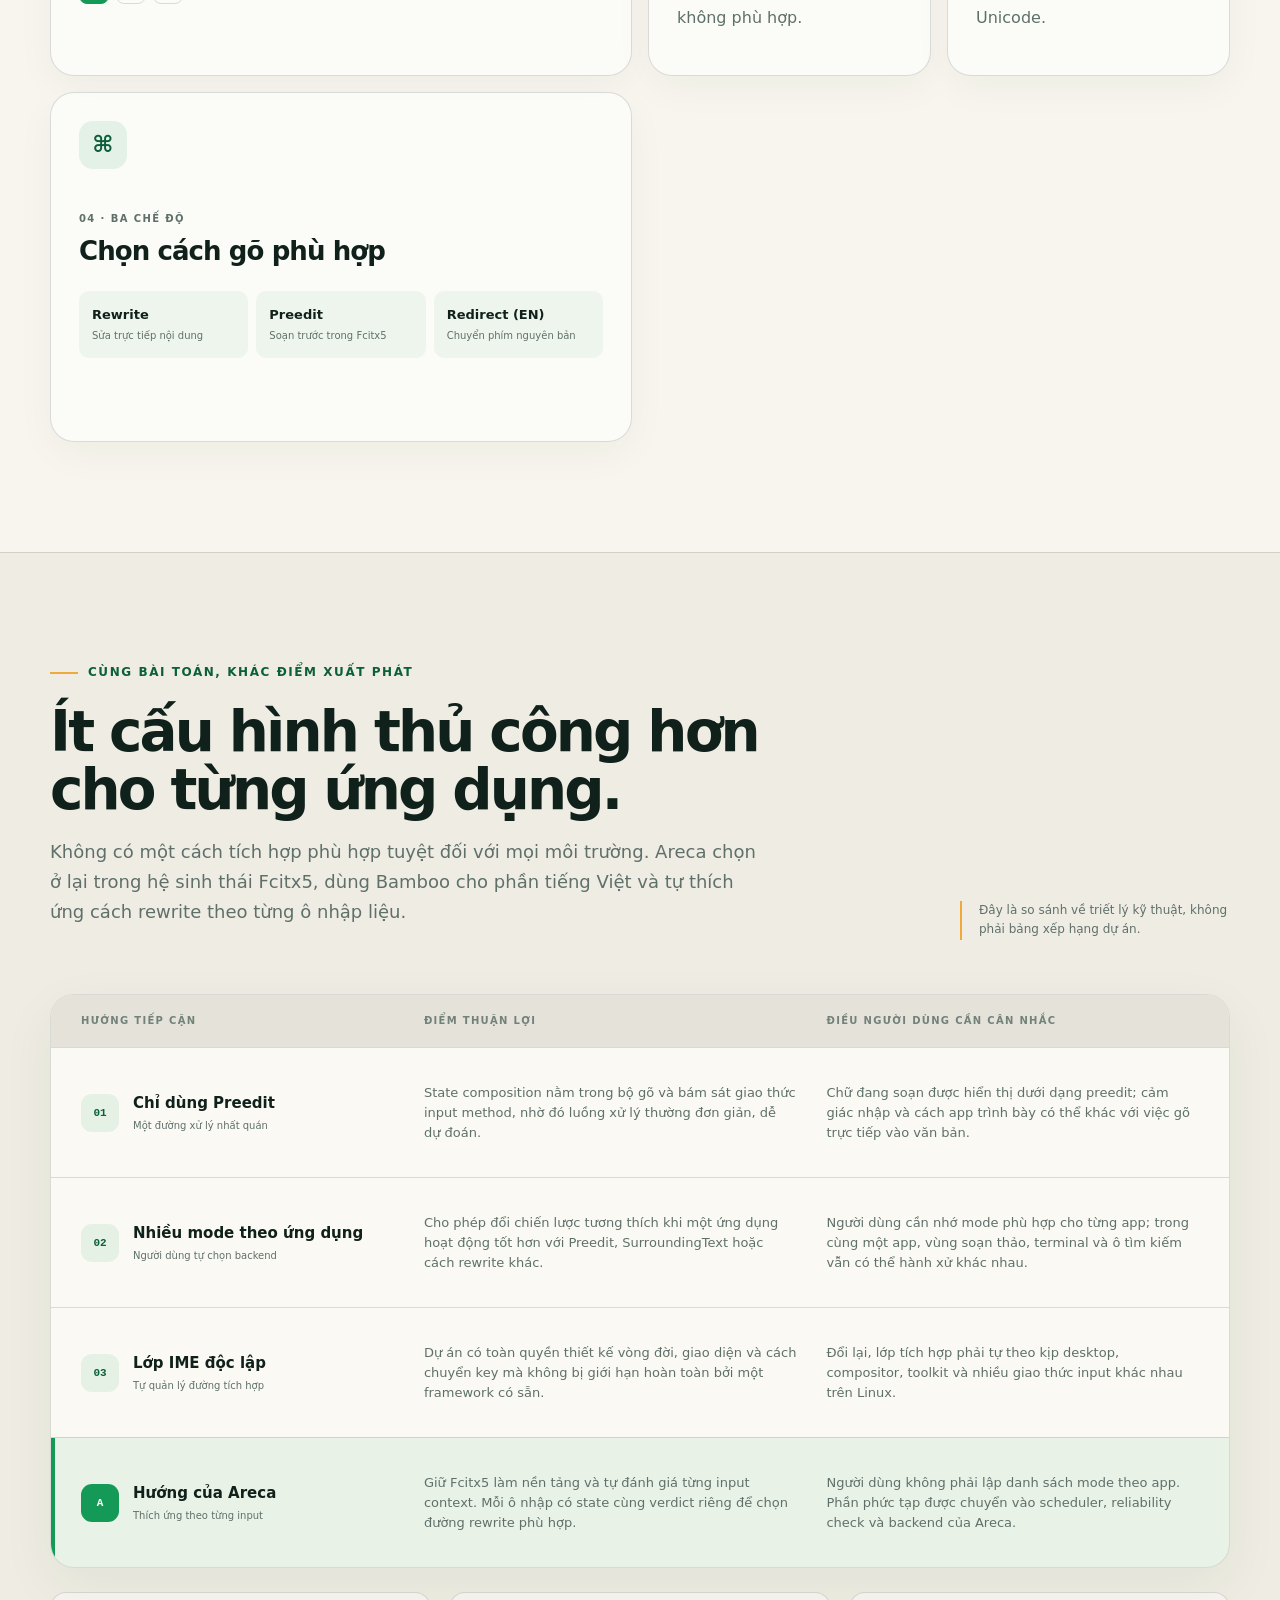
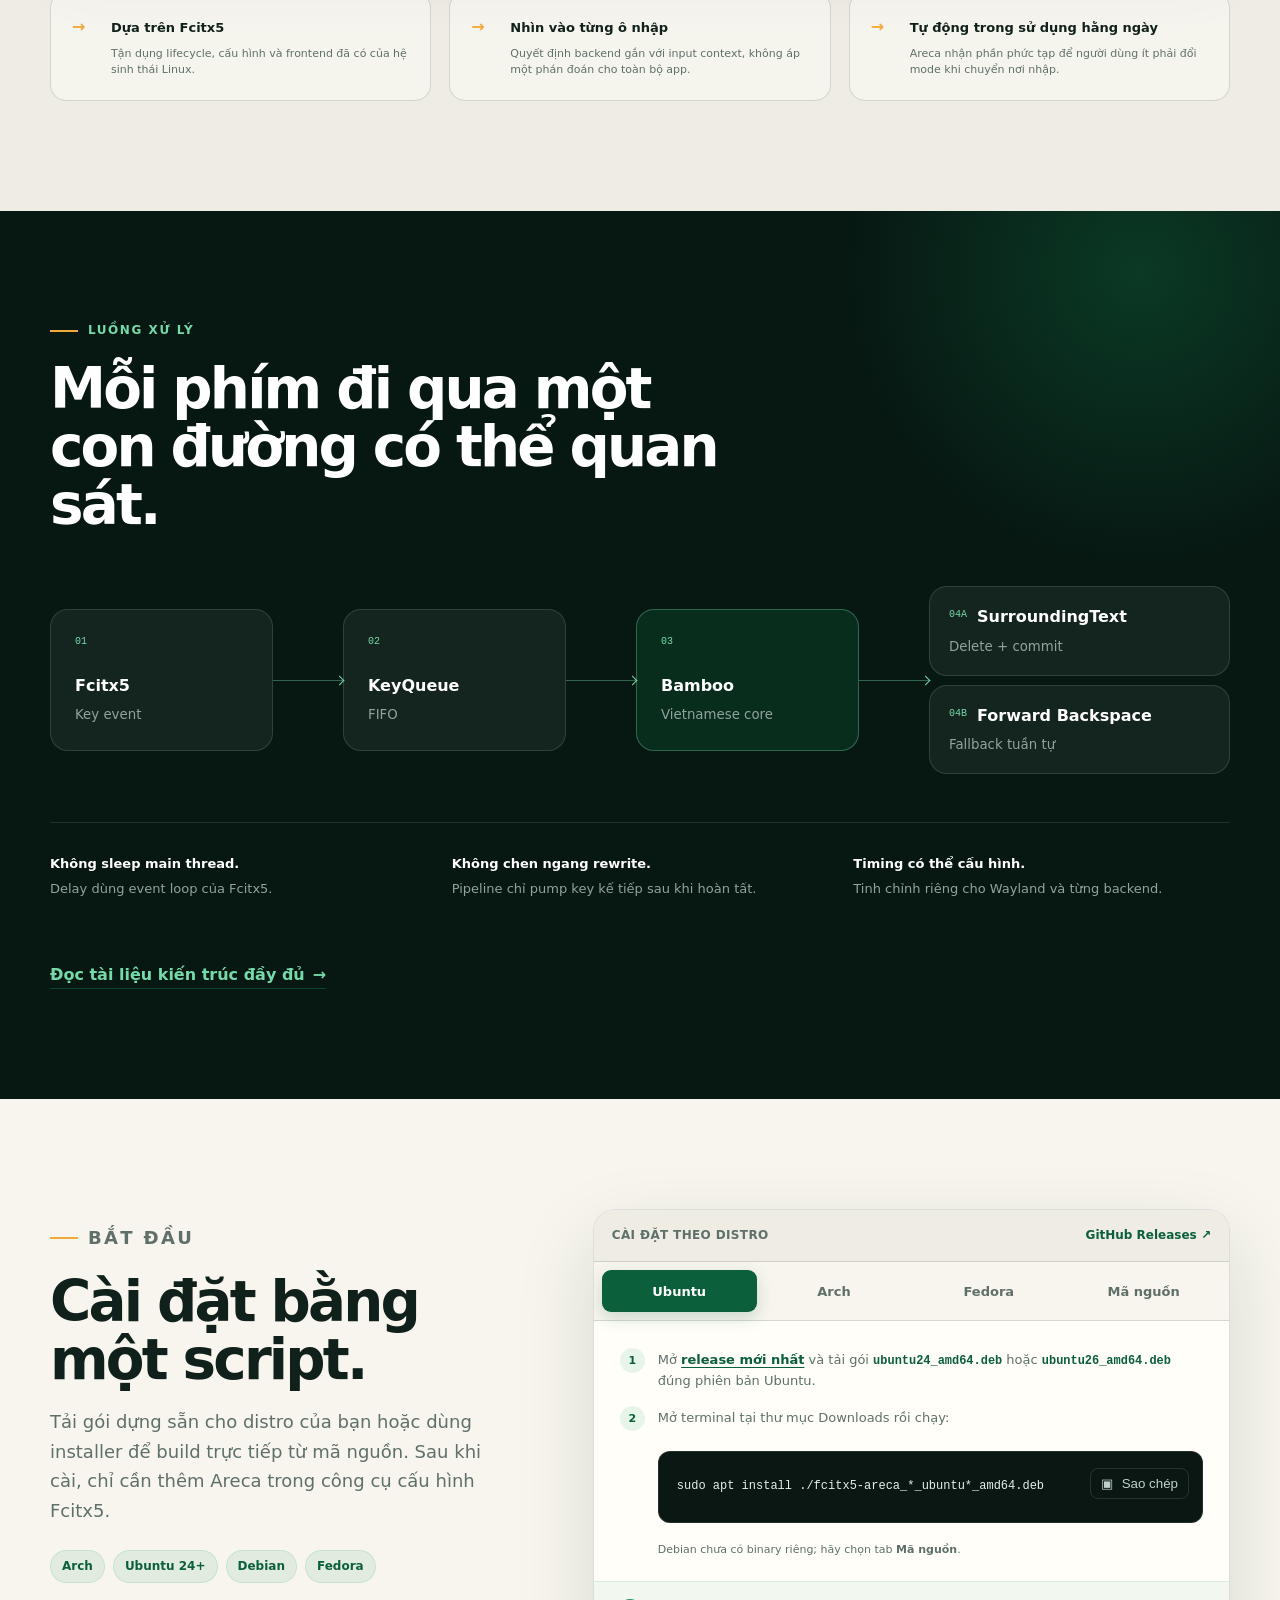
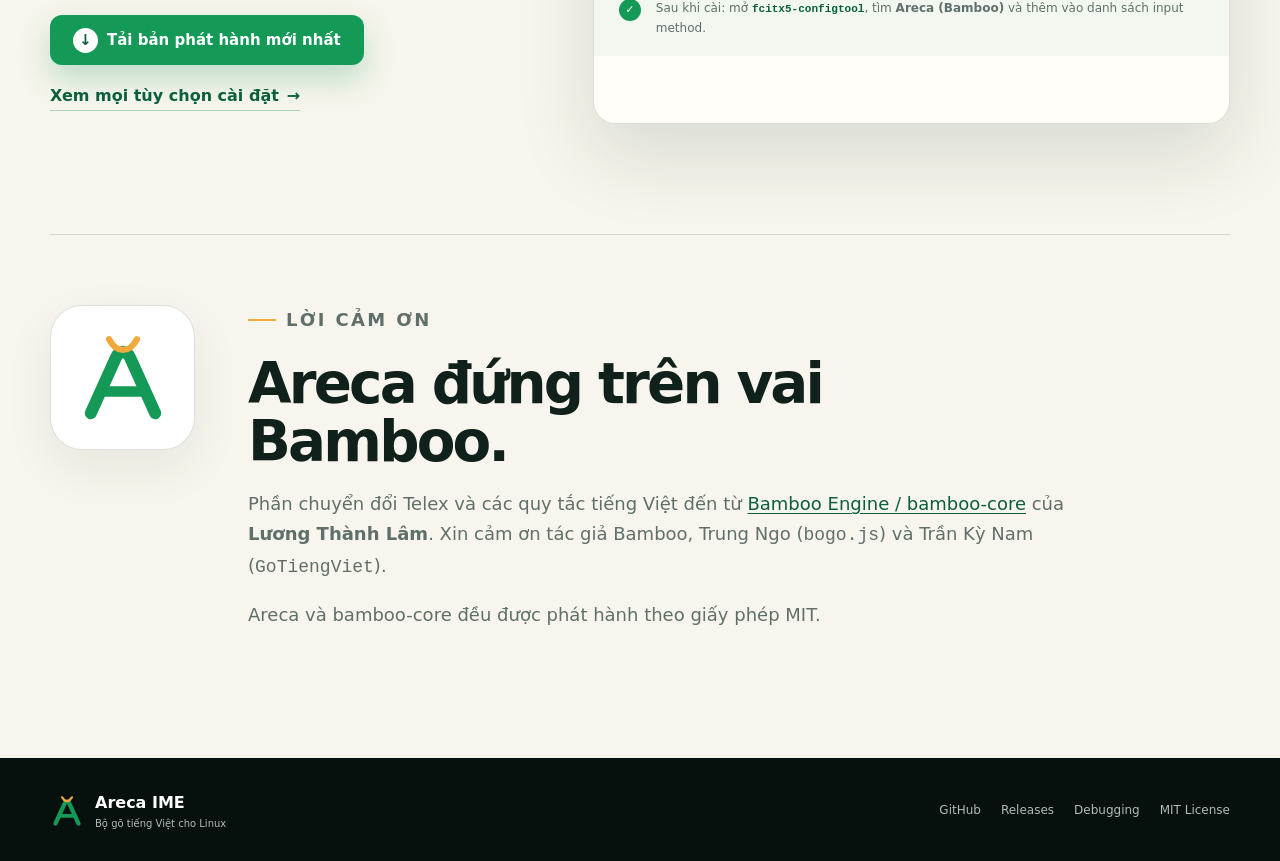
==== commit c65f5438: "Add project direction comparison" ====
--- a/website/index.html
+++ b/website/index.html
@@ -41,6 +41,7 @@
 
       <nav id="site-nav" class="site-nav" aria-label="Điều hướng chính">
         <a href="#features">Điểm nổi bật</a>
+        <a href="#direction">Định hướng</a>
         <a href="#architecture">Cách hoạt động</a>
         <a href="#install">Cài đặt</a>
         <a href="#credits">Cảm ơn</a>
@@ -167,6 +168,108 @@
               <span><b>Redirect (EN)</b><small>Chuyển phím nguyên bản</small></span>
             </div>
           </article>
+        </div>
+      </section>
+
+      <section id="direction" class="direction section-block">
+        <div class="section-shell">
+          <div class="direction-intro reveal">
+            <div class="section-heading">
+              <p class="eyebrow"><span></span> Cùng bài toán, khác điểm xuất phát</p>
+              <h2>Ít cấu hình thủ công hơn cho từng ứng dụng.</h2>
+              <p>
+                Không có một cách tích hợp phù hợp tuyệt đối với mọi môi trường.
+                Areca chọn ở lại trong hệ sinh thái Fcitx5, dùng Bamboo cho phần
+                tiếng Việt và tự thích ứng cách rewrite theo từng ô nhập liệu.
+              </p>
+            </div>
+            <p class="comparison-note">
+              Đây là so sánh về triết lý kỹ thuật, không phải bảng xếp hạng dự án.
+            </p>
+          </div>
+
+          <div class="comparison-table reveal" role="table" aria-label="So sánh các hướng thiết kế bộ gõ">
+            <div class="comparison-row comparison-head" role="row">
+              <span role="columnheader">Hướng tiếp cận</span>
+              <span role="columnheader">Điểm thuận lợi</span>
+              <span role="columnheader">Điều người dùng cần cân nhắc</span>
+            </div>
+
+            <div class="comparison-row" role="row">
+              <div class="approach-name" role="cell">
+                <i aria-hidden="true">01</i>
+                <span><b>Chỉ dùng Preedit</b><small>Một đường xử lý nhất quán</small></span>
+              </div>
+              <p role="cell">
+                State composition nằm trong bộ gõ và bám sát giao thức input
+                method, nhờ đó luồng xử lý thường đơn giản, dễ dự đoán.
+              </p>
+              <p role="cell">
+                Chữ đang soạn được hiển thị dưới dạng preedit; cảm giác nhập và
+                cách app trình bày có thể khác với việc gõ trực tiếp vào văn bản.
+              </p>
+            </div>
+
+            <div class="comparison-row" role="row">
+              <div class="approach-name" role="cell">
+                <i aria-hidden="true">02</i>
+                <span><b>Nhiều mode theo ứng dụng</b><small>Người dùng tự chọn backend</small></span>
+              </div>
+              <p role="cell">
+                Cho phép đổi chiến lược tương thích khi một ứng dụng hoạt động
+                tốt hơn với Preedit, SurroundingText hoặc cách rewrite khác.
+              </p>
+              <p role="cell">
+                Người dùng cần nhớ mode phù hợp cho từng app; trong cùng một app,
+                vùng soạn thảo, terminal và ô tìm kiếm vẫn có thể hành xử khác nhau.
+              </p>
+            </div>
+
+            <div class="comparison-row" role="row">
+              <div class="approach-name" role="cell">
+                <i aria-hidden="true">03</i>
+                <span><b>Lớp IME độc lập</b><small>Tự quản lý đường tích hợp</small></span>
+              </div>
+              <p role="cell">
+                Dự án có toàn quyền thiết kế vòng đời, giao diện và cách chuyển
+                key mà không bị giới hạn hoàn toàn bởi một framework có sẵn.
+              </p>
+              <p role="cell">
+                Đổi lại, lớp tích hợp phải tự theo kịp desktop, compositor,
+                toolkit và nhiều giao thức input khác nhau trên Linux.
+              </p>
+            </div>
+
+            <div class="comparison-row areca-row" role="row">
+              <div class="approach-name" role="cell">
+                <i aria-hidden="true">A</i>
+                <span><b>Hướng của Areca</b><small>Thích ứng theo từng input</small></span>
+              </div>
+              <p role="cell">
+                Giữ Fcitx5 làm nền tảng và tự đánh giá từng input context. Mỗi
+                ô nhập có state cùng verdict riêng để chọn đường rewrite phù hợp.
+              </p>
+              <p role="cell">
+                Người dùng không phải lập danh sách mode theo app. Phần phức tạp
+                được chuyển vào scheduler, reliability check và backend của Areca.
+              </p>
+            </div>
+          </div>
+
+          <div class="direction-pillars reveal">
+            <article>
+              <span aria-hidden="true">→</span>
+              <div><b>Dựa trên Fcitx5</b><p>Tận dụng lifecycle, cấu hình và frontend đã có của hệ sinh thái Linux.</p></div>
+            </article>
+            <article>
+              <span aria-hidden="true">→</span>
+              <div><b>Nhìn vào từng ô nhập</b><p>Quyết định backend gắn với input context, không áp một phán đoán cho toàn bộ app.</p></div>
+            </article>
+            <article>
+              <span aria-hidden="true">→</span>
+              <div><b>Tự động trong sử dụng hằng ngày</b><p>Areca nhận phần phức tạp để người dùng ít phải đổi mode khi chuyển nơi nhập.</p></div>
+            </article>
+          </div>
         </div>
       </section>
 
--- a/website/styles.css
+++ b/website/styles.css
@@ -581,6 +581,162 @@
 .mode-list b { font-size: 13px; }
 .mode-list small { margin-top: 3px; color: var(--muted); font-size: 10px; }
 
+.direction {
+  background: #efede3;
+  border-top: 1px solid var(--line);
+}
+
+.direction-intro {
+  display: flex;
+  align-items: end;
+  justify-content: space-between;
+  gap: 40px;
+  margin-bottom: 50px;
+}
+
+.direction-intro .section-heading {
+  margin-bottom: 0;
+}
+
+.comparison-note {
+  max-width: 270px;
+  margin: 0 0 4px;
+  padding-left: 17px;
+  color: var(--muted);
+  border-left: 2px solid var(--orange);
+  font-size: 12px;
+}
+
+.comparison-table {
+  overflow: hidden;
+  background: #faf9f3;
+  border: 1px solid var(--line);
+  border-radius: var(--radius);
+  box-shadow: 0 18px 55px rgba(12, 52, 37, 0.06);
+}
+
+.comparison-row {
+  display: grid;
+  grid-template-columns: 1.05fr 1.25fr 1.25fr;
+  gap: 30px;
+  align-items: center;
+  min-height: 130px;
+  padding: 24px 30px;
+  border-top: 1px solid var(--line);
+}
+
+.comparison-row:first-child {
+  border-top: 0;
+}
+
+.comparison-head {
+  min-height: 52px;
+  padding-block: 14px;
+  color: #73817b;
+  background: #e5e3d9;
+  font-size: 10px;
+  font-weight: 850;
+  letter-spacing: 0.13em;
+  text-transform: uppercase;
+}
+
+.comparison-row > p {
+  margin: 0;
+  color: var(--muted);
+  font-size: 13px;
+  line-height: 1.55;
+}
+
+.approach-name {
+  display: flex;
+  align-items: center;
+  gap: 14px;
+}
+
+.approach-name i {
+  display: grid;
+  flex: 0 0 38px;
+  place-items: center;
+  width: 38px;
+  height: 38px;
+  color: var(--green-dark);
+  background: rgba(21, 153, 87, 0.09);
+  border-radius: 11px;
+  font-family: ui-monospace, SFMono-Regular, Menlo, monospace;
+  font-size: 11px;
+  font-style: normal;
+  font-weight: 850;
+}
+
+.approach-name span,
+.approach-name b,
+.approach-name small {
+  display: block;
+}
+
+.approach-name b {
+  font-size: 15px;
+}
+
+.approach-name small {
+  margin-top: 3px;
+  color: var(--muted);
+  font-size: 10px;
+}
+
+.areca-row {
+  position: relative;
+  background: rgba(21, 153, 87, 0.075);
+}
+
+.areca-row::before {
+  position: absolute;
+  top: 0;
+  bottom: 0;
+  left: 0;
+  width: 4px;
+  content: "";
+  background: var(--green);
+}
+
+.areca-row .approach-name i {
+  color: white;
+  background: var(--green);
+}
+
+.direction-pillars {
+  display: grid;
+  grid-template-columns: repeat(3, 1fr);
+  gap: 18px;
+  margin-top: 24px;
+}
+
+.direction-pillars article {
+  display: grid;
+  grid-template-columns: 28px 1fr;
+  gap: 11px;
+  padding: 21px;
+  background: rgba(255, 255, 255, 0.38);
+  border: 1px solid var(--line);
+  border-radius: 16px;
+}
+
+.direction-pillars article > span {
+  color: var(--orange);
+  font-weight: 900;
+}
+
+.direction-pillars b {
+  font-size: 13px;
+}
+
+.direction-pillars p {
+  margin: 5px 0 0;
+  color: var(--muted);
+  font-size: 11px;
+  line-height: 1.5;
+}
+
 .architecture {
   position: relative;
   overflow: hidden;
@@ -1025,6 +1181,19 @@
   .hero-copy { max-width: 760px; }
   .hero-demo { width: min(680px, 100%); margin: 10px auto 0; }
   .feature-grid { grid-template-columns: repeat(2, 1fr); }
+
+  .direction-intro {
+    align-items: start;
+    flex-direction: column;
+  }
+
+  .comparison-note {
+    max-width: 560px;
+  }
+
+  .direction-pillars {
+    grid-template-columns: 1fr;
+  }
 
   .pipeline {
     grid-template-columns: 1fr 36px 1fr 36px 1fr;
@@ -1072,6 +1241,33 @@
   .feature-wide { grid-column: auto; }
   .mode-list { grid-template-columns: 1fr; }
   .feature-card { min-height: auto; }
+
+  .comparison-head {
+    display: none;
+  }
+
+  .comparison-row {
+    grid-template-columns: 1fr;
+    gap: 13px;
+    padding: 24px;
+  }
+
+  .comparison-row > p {
+    padding-left: 52px;
+  }
+
+  .comparison-row > p::before {
+    display: block;
+    margin-bottom: 3px;
+    color: var(--green-dark);
+    font-size: 9px;
+    font-weight: 850;
+    letter-spacing: 0.11em;
+    text-transform: uppercase;
+  }
+
+  .comparison-row > p:nth-child(2)::before { content: "Điểm thuận lợi"; }
+  .comparison-row > p:nth-child(3)::before { content: "Cần cân nhắc"; }
 
   .pipeline {
     grid-template-columns: 1fr;
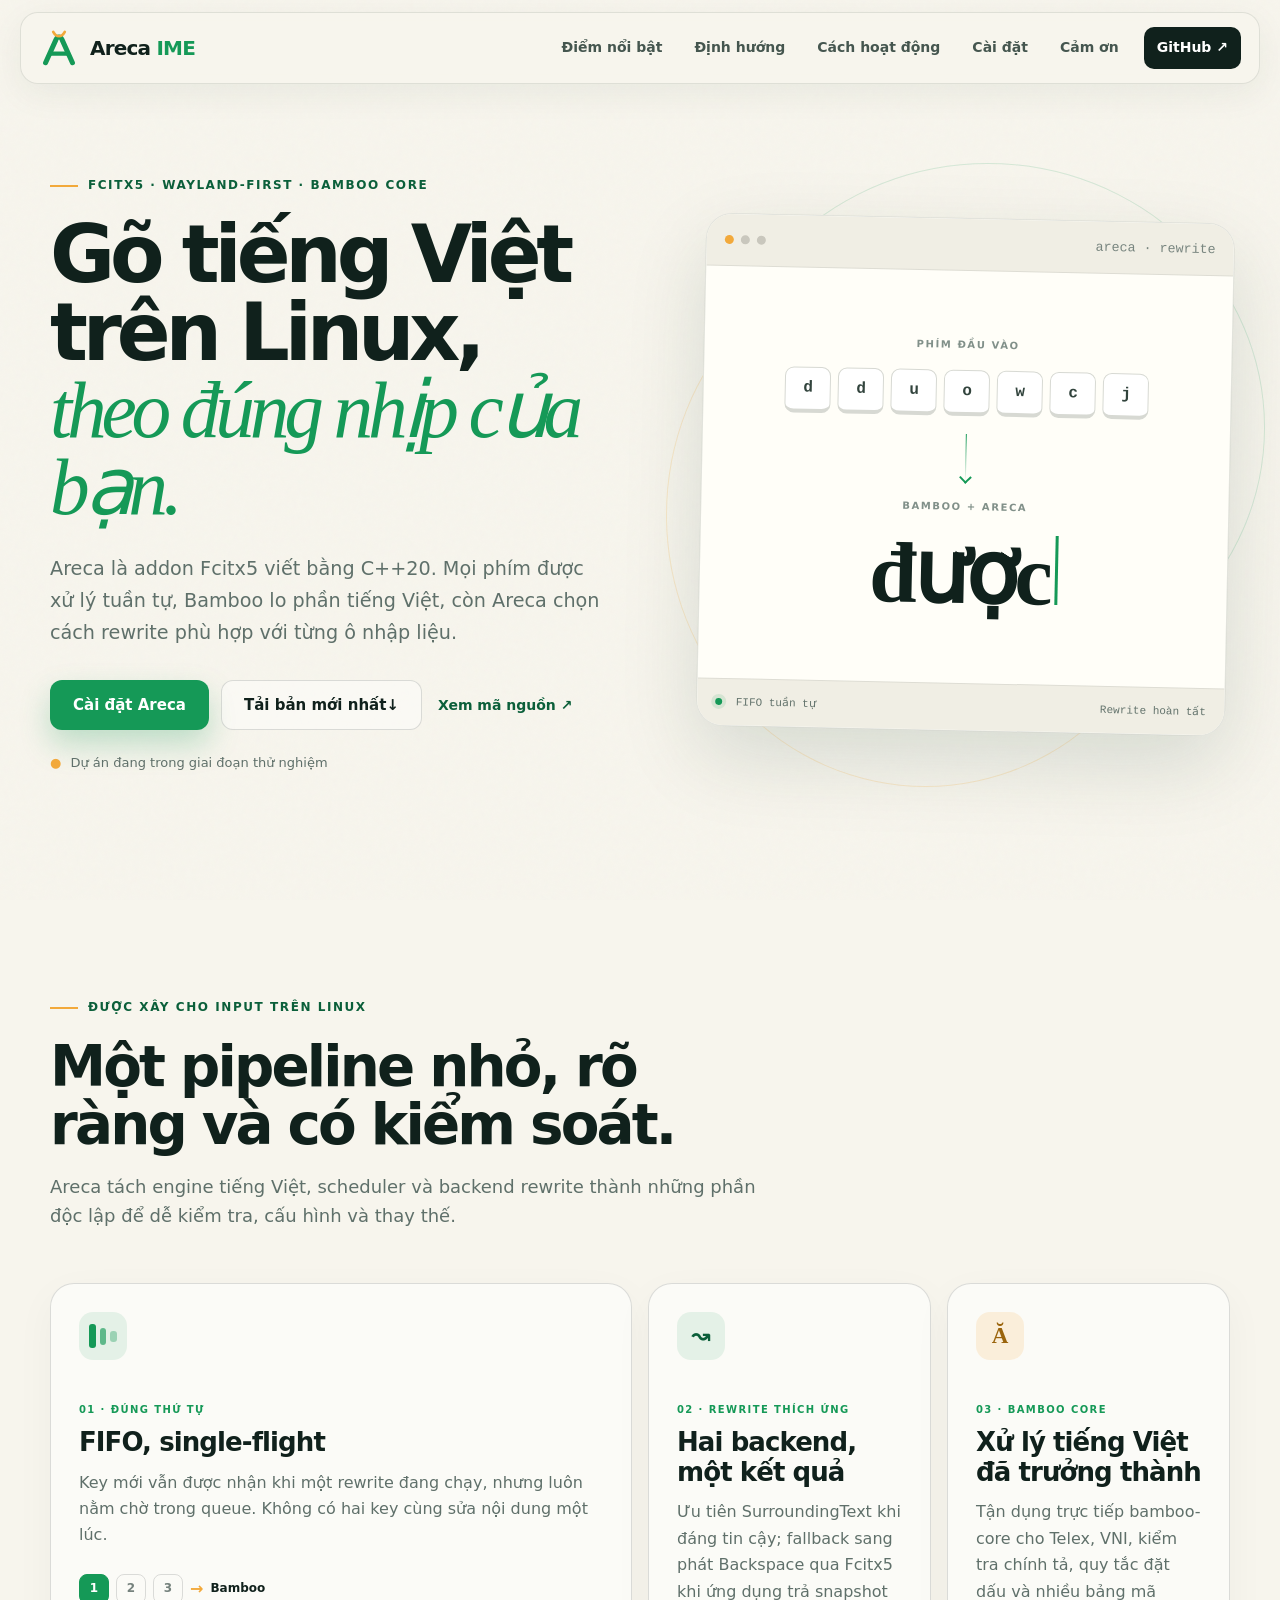
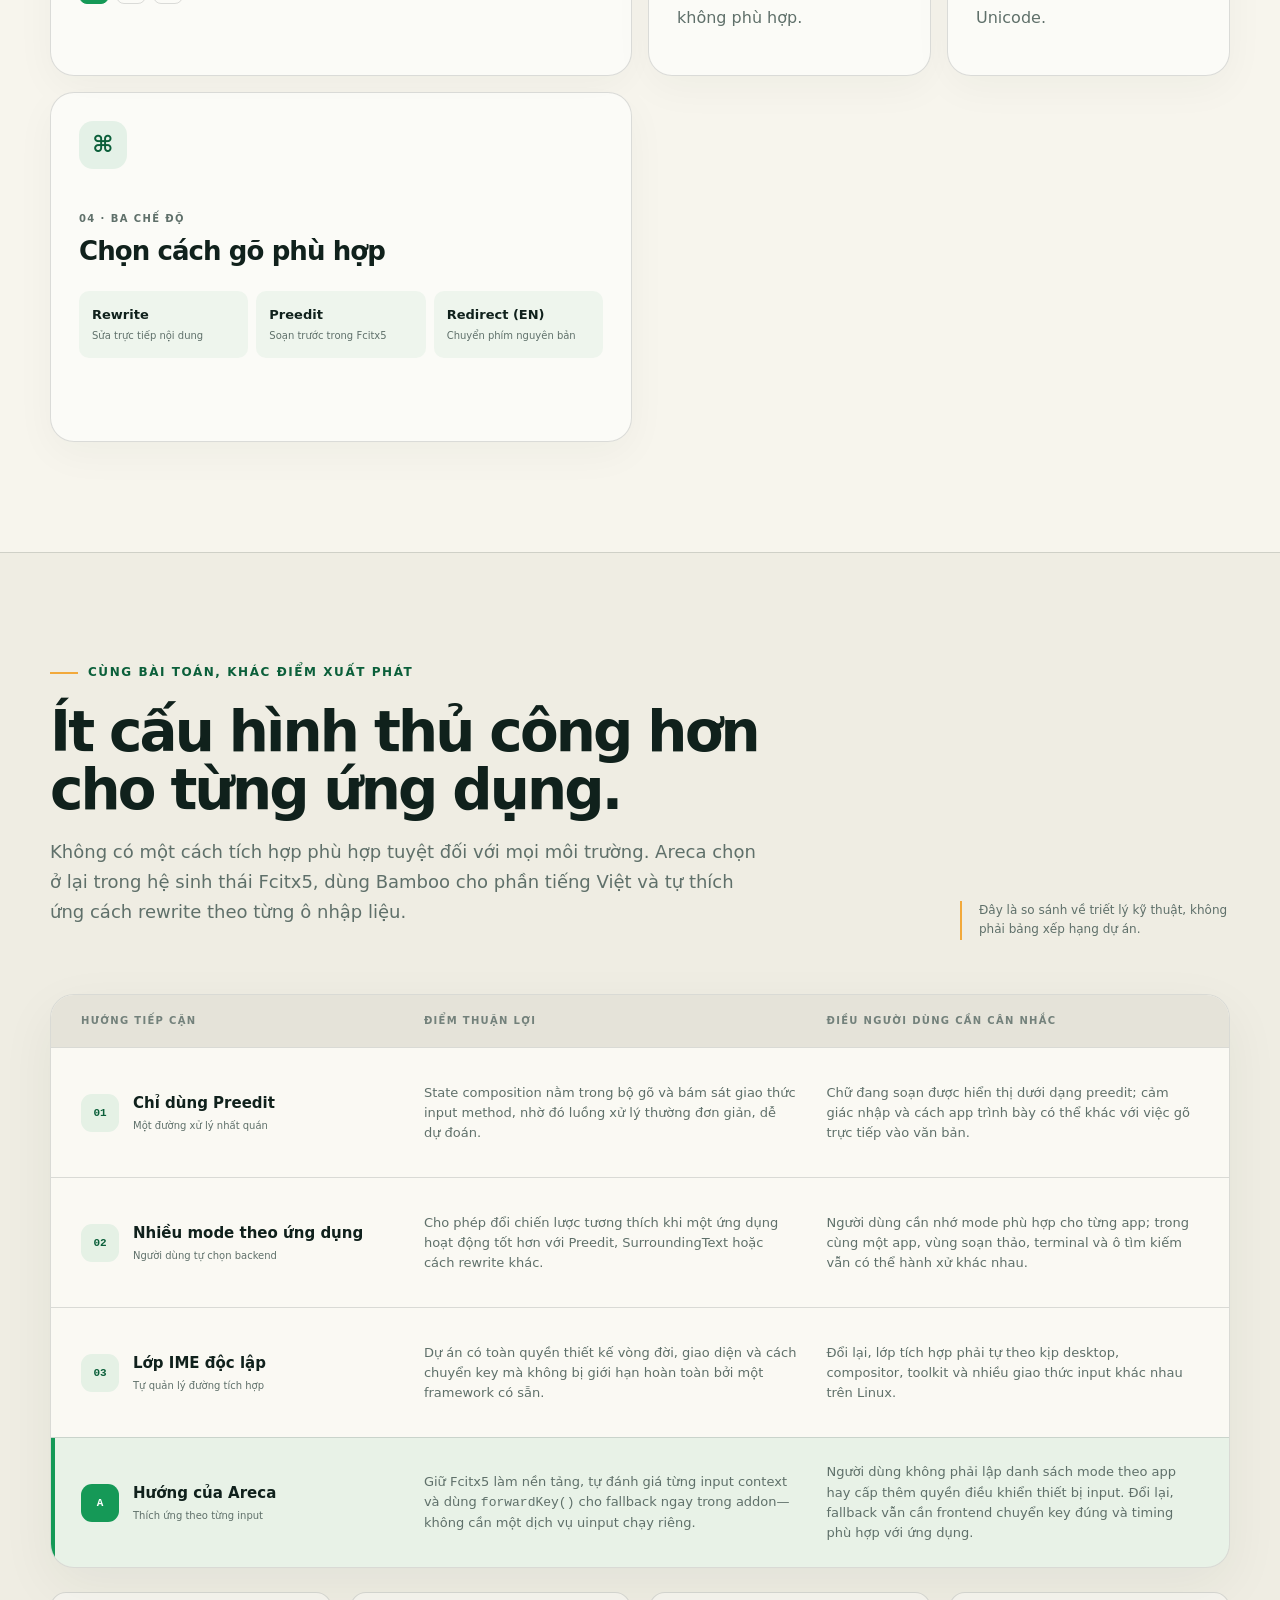
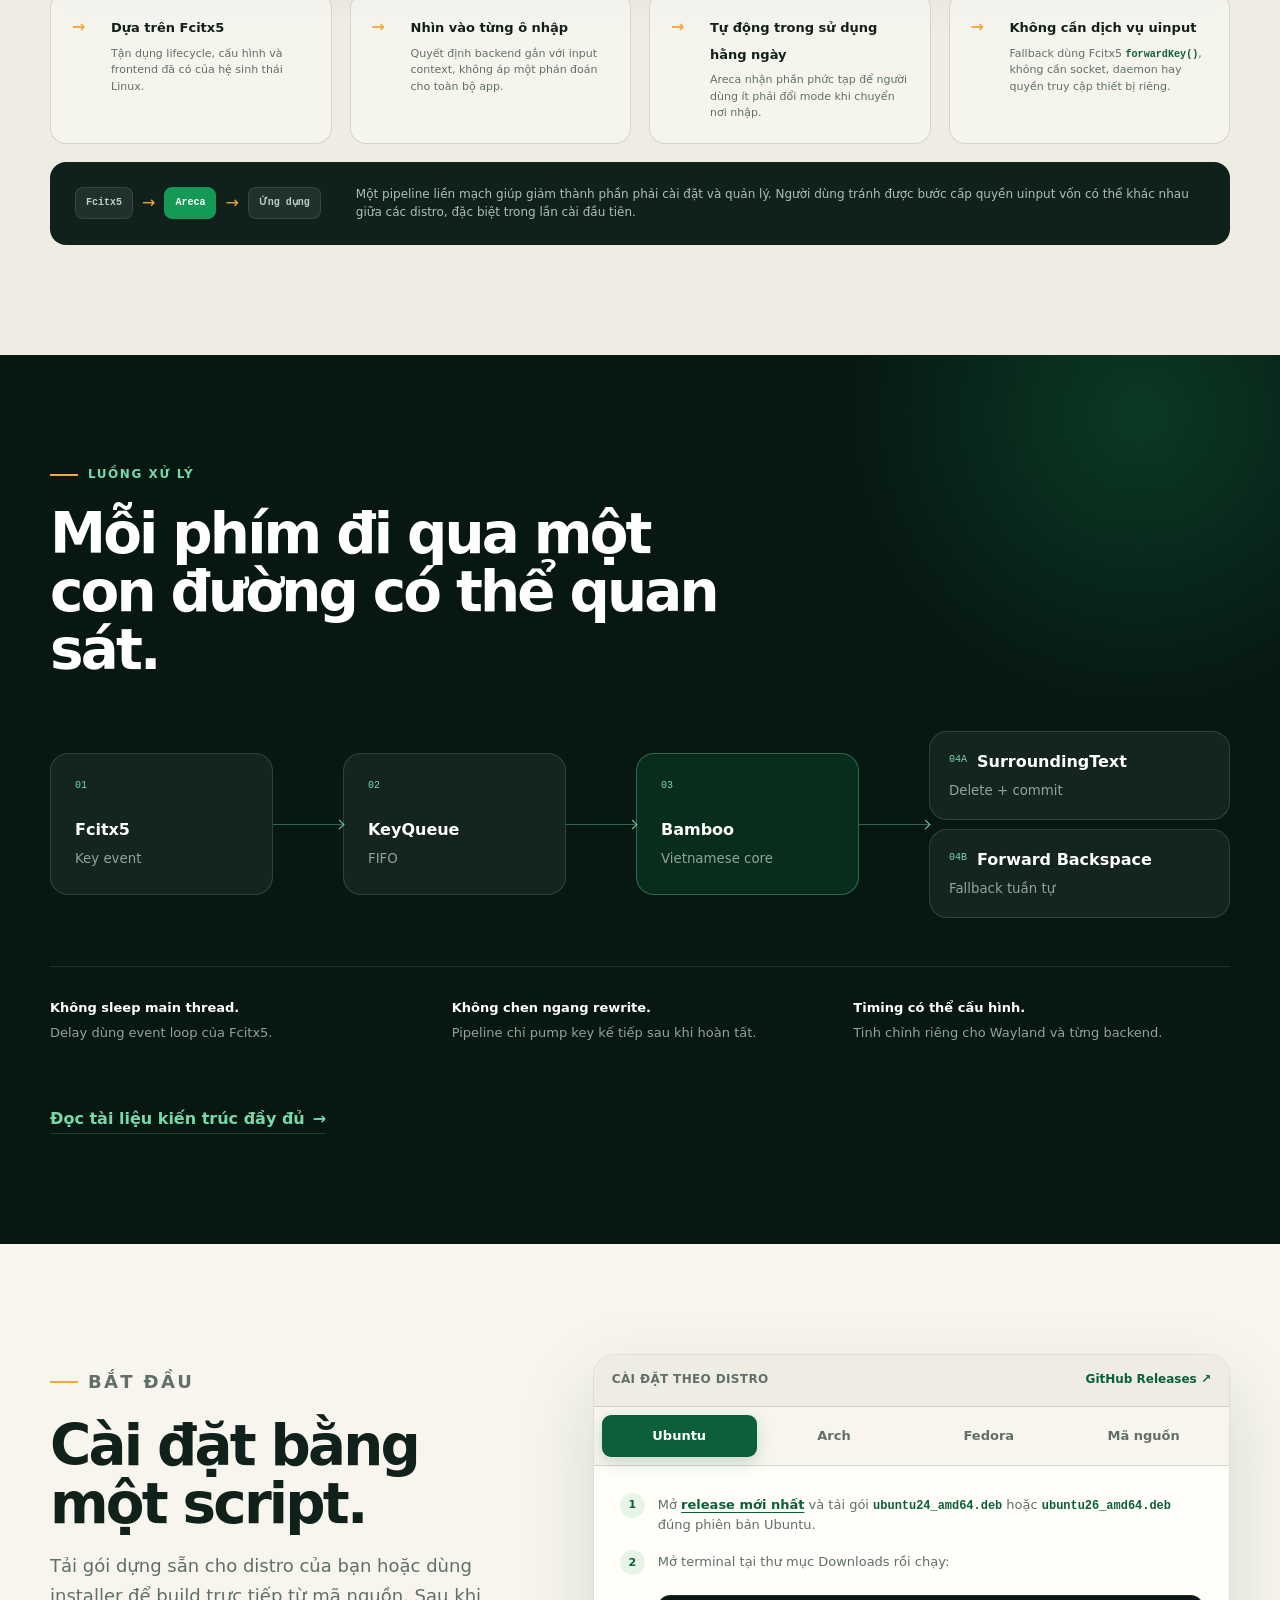
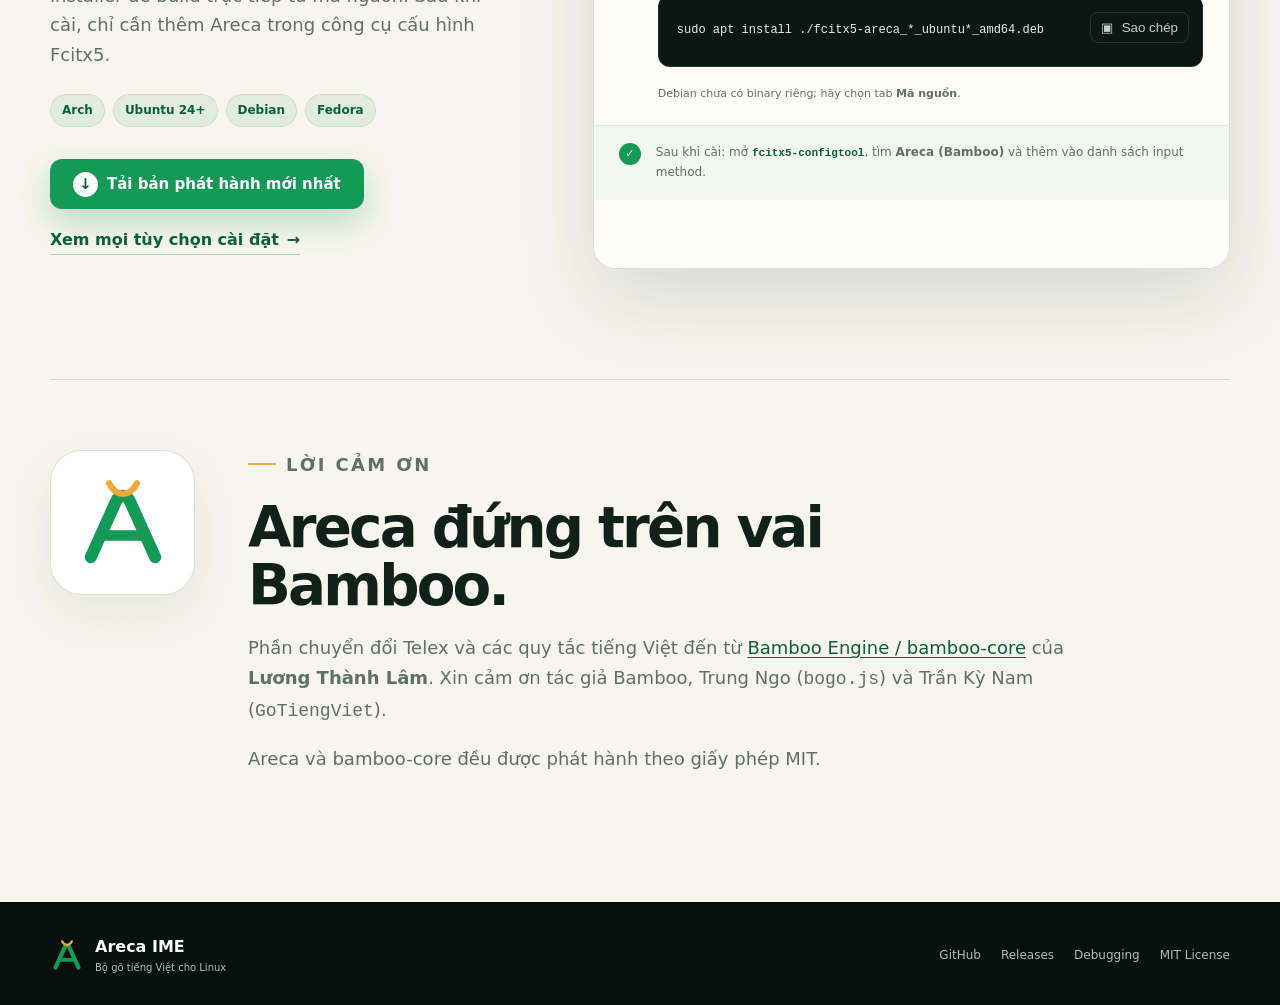
==== commit af0f3851: "Describe permissionless fallback architecture" ====
--- a/website/index.html
+++ b/website/index.html
@@ -246,12 +246,14 @@
                 <span><b>Hướng của Areca</b><small>Thích ứng theo từng input</small></span>
               </div>
               <p role="cell">
-                Giữ Fcitx5 làm nền tảng và tự đánh giá từng input context. Mỗi
-                ô nhập có state cùng verdict riêng để chọn đường rewrite phù hợp.
-              </p>
-              <p role="cell">
-                Người dùng không phải lập danh sách mode theo app. Phần phức tạp
-                được chuyển vào scheduler, reliability check và backend của Areca.
+                Giữ Fcitx5 làm nền tảng, tự đánh giá từng input context và dùng
+                <code>forwardKey()</code> cho fallback ngay trong addon—không
+                cần một dịch vụ uinput chạy riêng.
+              </p>
+              <p role="cell">
+                Người dùng không phải lập danh sách mode theo app hay cấp thêm
+                quyền điều khiển thiết bị input. Đổi lại, fallback vẫn cần
+                frontend chuyển key đúng và timing phù hợp với ứng dụng.
               </p>
             </div>
           </div>
@@ -269,6 +271,21 @@
               <span aria-hidden="true">→</span>
               <div><b>Tự động trong sử dụng hằng ngày</b><p>Areca nhận phần phức tạp để người dùng ít phải đổi mode khi chuyển nơi nhập.</p></div>
             </article>
+            <article>
+              <span aria-hidden="true">→</span>
+              <div><b>Không cần dịch vụ uinput</b><p>Fallback dùng Fcitx5 <code>forwardKey()</code>, không cần socket, daemon hay quyền truy cập thiết bị riêng.</p></div>
+            </article>
+          </div>
+
+          <div class="integration-line reveal">
+            <div class="integration-path" aria-hidden="true">
+              <span>Fcitx5</span><i>→</i><span>Areca</span><i>→</i><span>Ứng dụng</span>
+            </div>
+            <p>
+              Một pipeline liền mạch giúp giảm thành phần phải cài đặt và quản
+              lý. Người dùng tránh được bước cấp quyền uinput vốn có thể khác
+              nhau giữa các distro, đặc biệt trong lần cài đầu tiên.
+            </p>
           </div>
         </div>
       </section>
--- a/website/styles.css
+++ b/website/styles.css
@@ -706,7 +706,7 @@
 
 .direction-pillars {
   display: grid;
-  grid-template-columns: repeat(3, 1fr);
+  grid-template-columns: repeat(4, 1fr);
   gap: 18px;
   margin-top: 24px;
 }
@@ -735,6 +735,61 @@
   color: var(--muted);
   font-size: 11px;
   line-height: 1.5;
+}
+
+.direction-pillars code {
+  color: var(--green-dark);
+  font-family: "SFMono-Regular", Consolas, "Liberation Mono", monospace;
+  font-size: 0.92em;
+  font-weight: 700;
+}
+
+.integration-line {
+  display: grid;
+  grid-template-columns: auto 1fr;
+  gap: 35px;
+  align-items: center;
+  margin-top: 18px;
+  padding: 23px 25px;
+  color: white;
+  background: var(--ink);
+  border-radius: 16px;
+}
+
+.integration-path {
+  display: flex;
+  align-items: center;
+  gap: 9px;
+  white-space: nowrap;
+}
+
+.integration-path span {
+  padding: 7px 10px;
+  color: #b9d0c6;
+  background: rgba(255, 255, 255, 0.07);
+  border: 1px solid rgba(255, 255, 255, 0.1);
+  border-radius: 8px;
+  font-family: ui-monospace, SFMono-Regular, Menlo, monospace;
+  font-size: 10px;
+  font-weight: 750;
+}
+
+.integration-path span:nth-of-type(2) {
+  color: white;
+  background: var(--green);
+  border-color: var(--green);
+}
+
+.integration-path i {
+  color: var(--orange);
+  font-style: normal;
+}
+
+.integration-line p {
+  margin: 0;
+  color: #aebdb7;
+  font-size: 12px;
+  line-height: 1.55;
 }
 
 .architecture {
@@ -1192,7 +1247,7 @@
   }
 
   .direction-pillars {
-    grid-template-columns: 1fr;
+    grid-template-columns: 1fr 1fr;
   }
 
   .pipeline {
@@ -1268,6 +1323,20 @@
 
   .comparison-row > p:nth-child(2)::before { content: "Điểm thuận lợi"; }
   .comparison-row > p:nth-child(3)::before { content: "Cần cân nhắc"; }
+
+  .direction-pillars {
+    grid-template-columns: 1fr;
+  }
+
+  .integration-line {
+    grid-template-columns: 1fr;
+    gap: 16px;
+  }
+
+  .integration-path {
+    overflow-x: auto;
+    padding-bottom: 3px;
+  }
 
   .pipeline {
     grid-template-columns: 1fr;
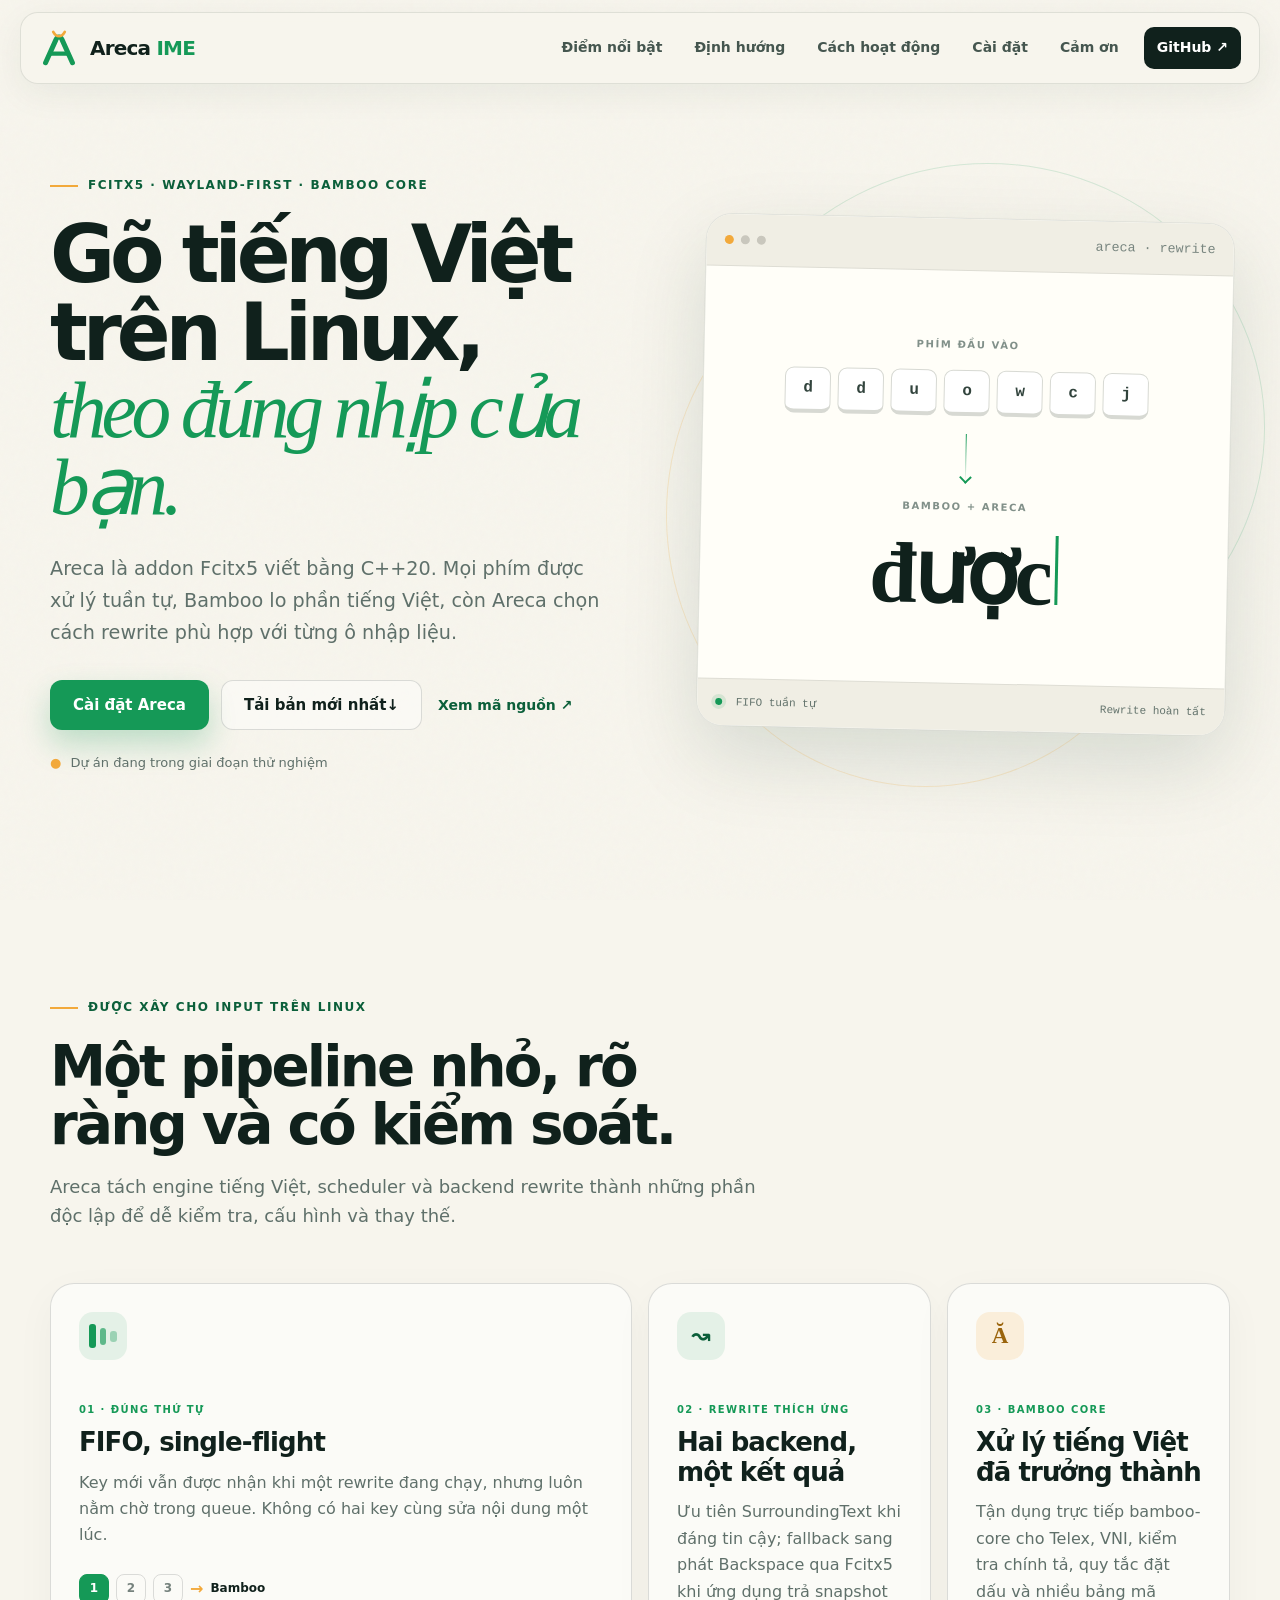
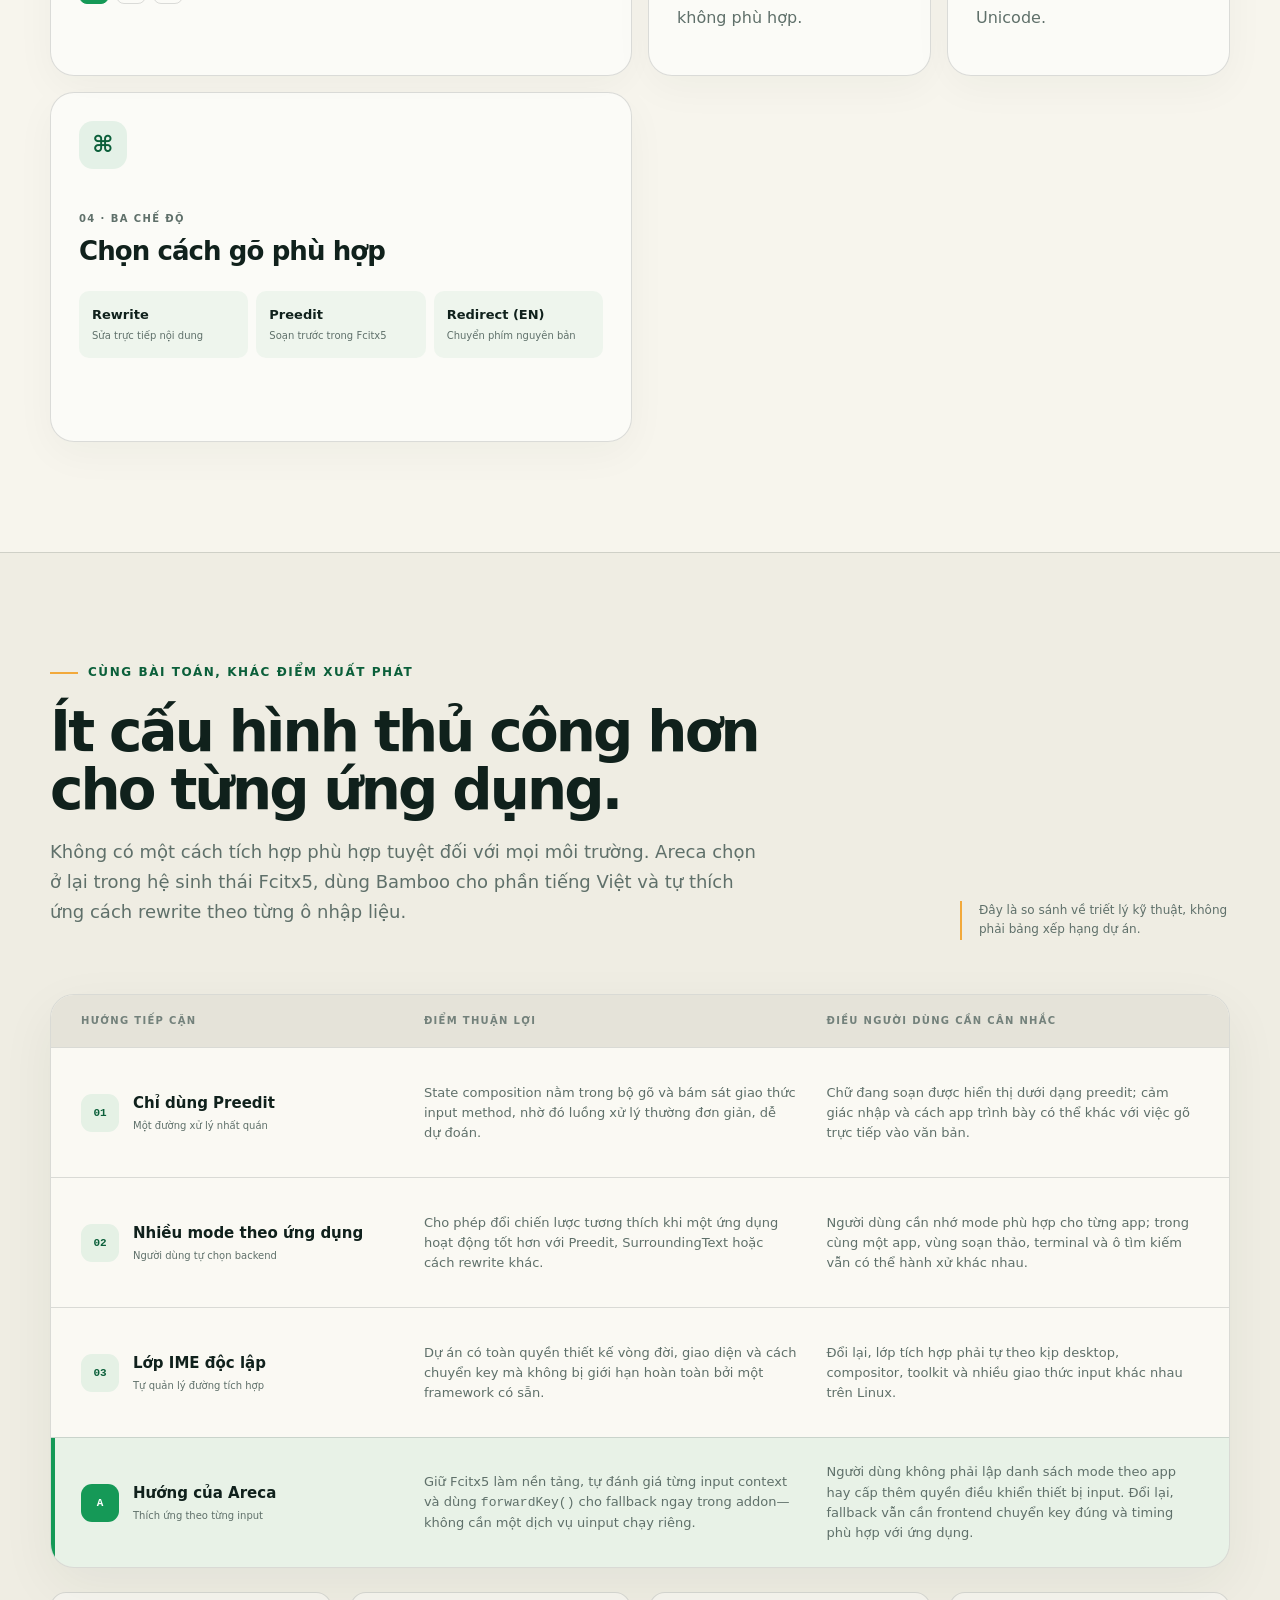
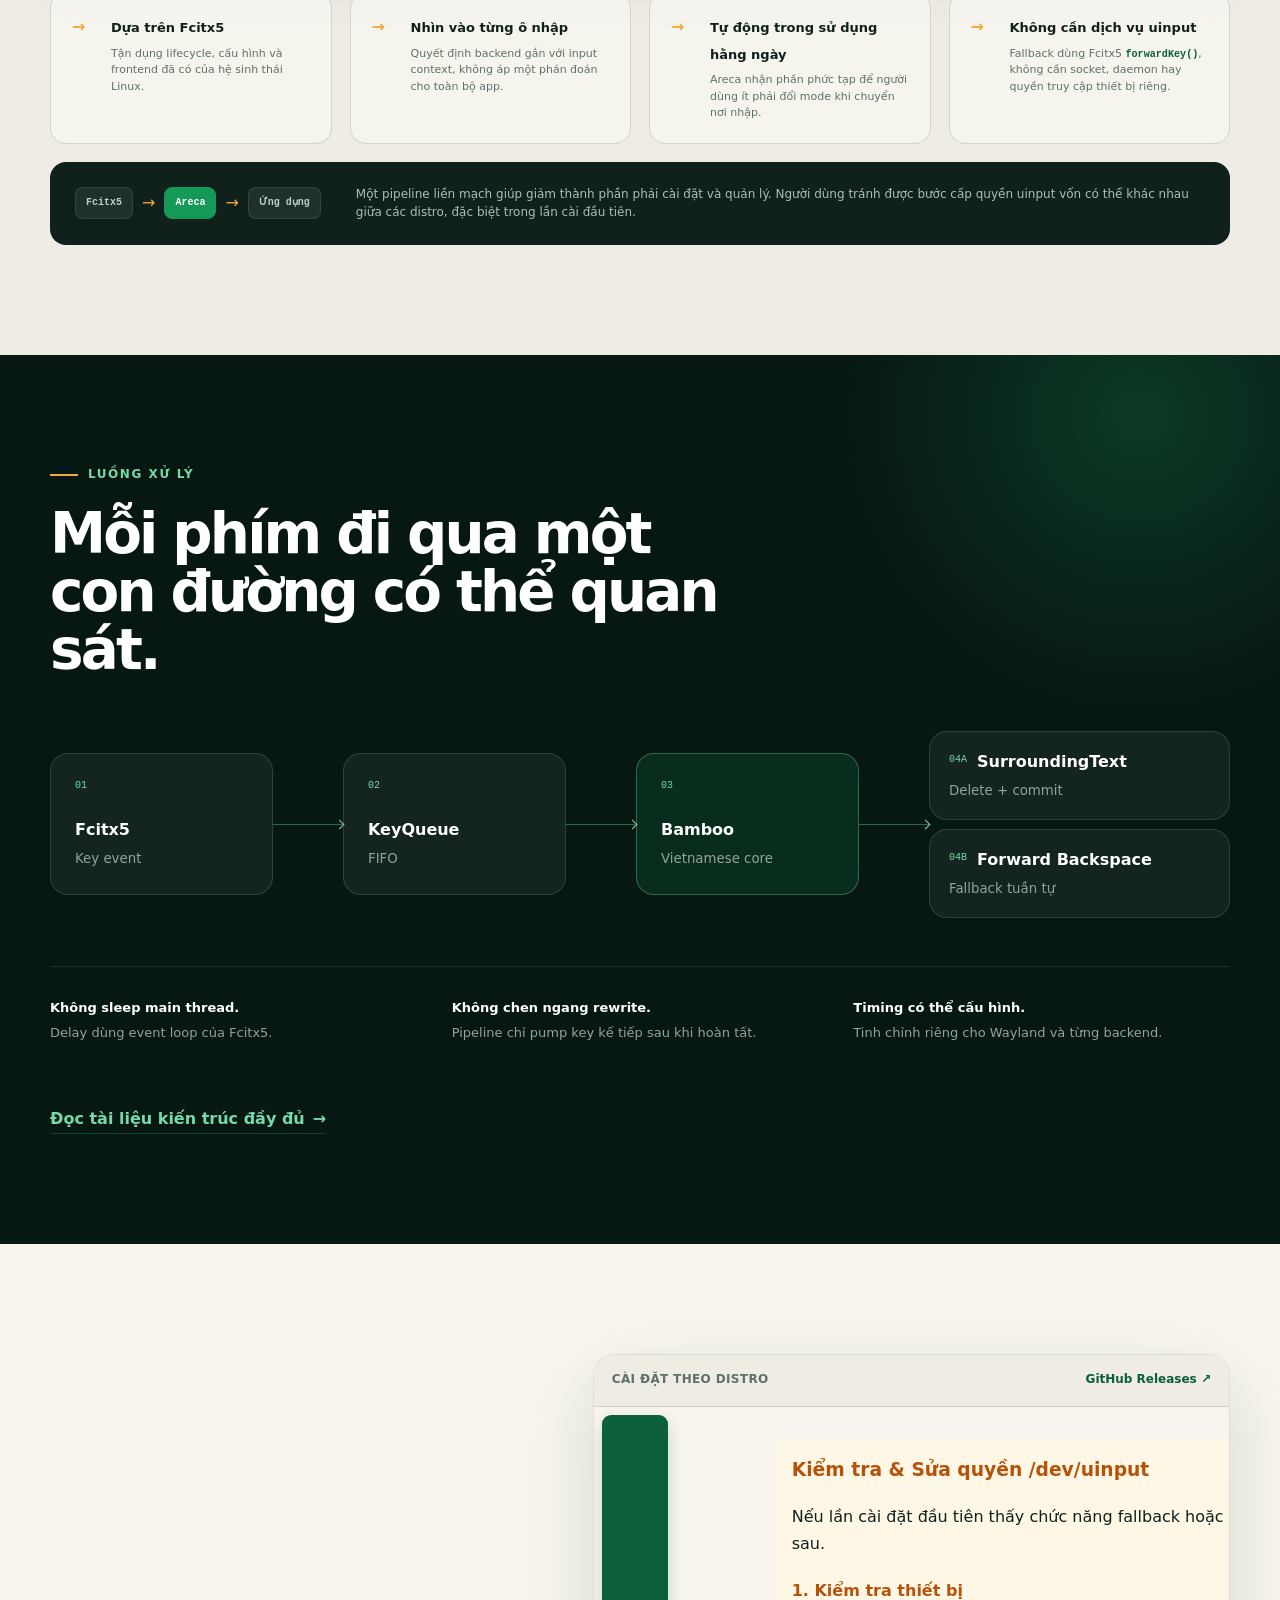
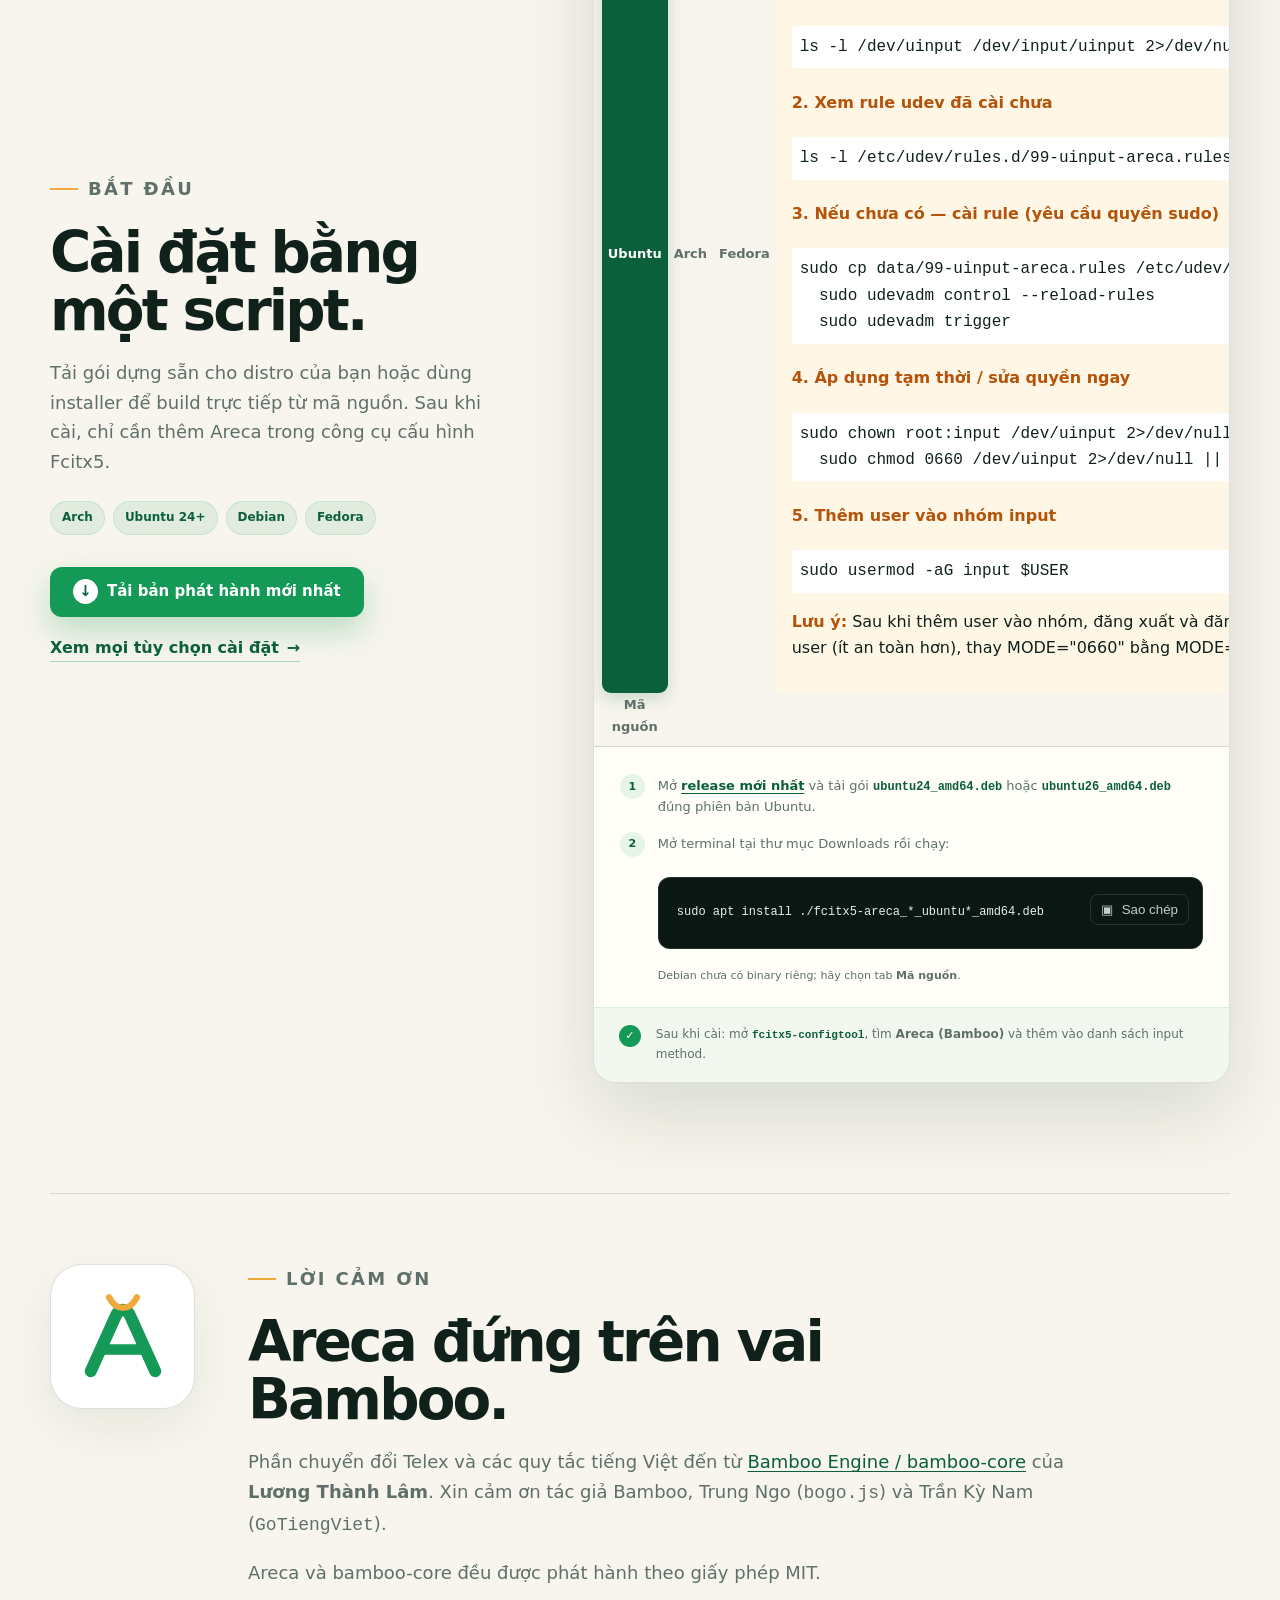
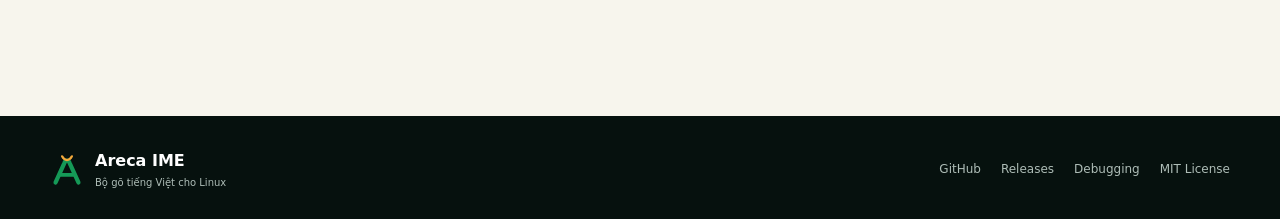
==== commit ce2e8559: "website: thêm hướng dẫn kiểm tra và sửa quyền uinput" ====
--- a/website/index.html
+++ b/website/index.html
@@ -405,6 +405,32 @@
               aria-controls="panel-fedora"
               data-install-tab="fedora"
             >Fedora</button>
+
+            <!-- Uinput check & fix -->
+            <div class="uinput-check section-block reveal" style="margin-top:1.5rem; padding:1rem; border-radius:6px; background:#fff7e6;">
+              <h3 style="color:#b45309;">Kiểm tra &amp; Sửa quyền <b style="color:#b45309;">/dev/uinput</b></h3>
+              <p>Nếu lần cài đặt đầu tiên thấy chức năng fallback hoặc uinput không hoạt động, hãy kiểm tra và áp dụng các bước sau.</p>
+
+              <h4><b style="color:#b45309;">1. Kiểm tra thiết bị</b></h4>
+              <pre style="background:#fff; padding:0.5rem; border-radius:4px;">ls -l /dev/uinput /dev/input/uinput 2>/dev/null</pre>
+
+              <h4><b style="color:#b45309;">2. Xem rule udev đã cài chưa</b></h4>
+              <pre style="background:#fff; padding:0.5rem; border-radius:4px;">ls -l /etc/udev/rules.d/99-uinput-areca.rules /lib/udev/rules.d/99-uinput-areca.rules 2>/dev/null</pre>
+
+              <h4><b style="color:#b45309;">3. Nếu chưa có — cài rule (yêu cầu quyền sudo)</b></h4>
+              <pre style="background:#fff; padding:0.5rem; border-radius:4px;">sudo cp data/99-uinput-areca.rules /etc/udev/rules.d/99-uinput-areca.rules
+  sudo udevadm control --reload-rules
+  sudo udevadm trigger</pre>
+
+              <h4><b style="color:#b45309;">4. Áp dụng tạm thời / sửa quyền ngay</b></h4>
+              <pre style="background:#fff; padding:0.5rem; border-radius:4px;">sudo chown root:input /dev/uinput 2>/dev/null || sudo chown root:input /dev/input/uinput
+  sudo chmod 0660 /dev/uinput 2>/dev/null || sudo chmod 0660 /dev/input/uinput</pre>
+
+              <h4><b style="color:#b45309;">5. Thêm user vào nhóm input</b></h4>
+              <pre style="background:#fff; padding:0.5rem; border-radius:4px;">sudo usermod -aG input $USER</pre>
+
+              <p style="margin-top:0.5rem;"><b style="color:#b45309;">Lưu ý:</b> Sau khi thêm user vào nhóm, đăng xuất và đăng nhập lại để nhóm có hiệu lực. Nếu muốn cấp quyền cho mọi user (ít an toàn hơn), thay MODE="0660" bằng MODE="0666" trong file rule.</p>
+            </div>
             <button
               id="tab-source"
               class="distro-tab"
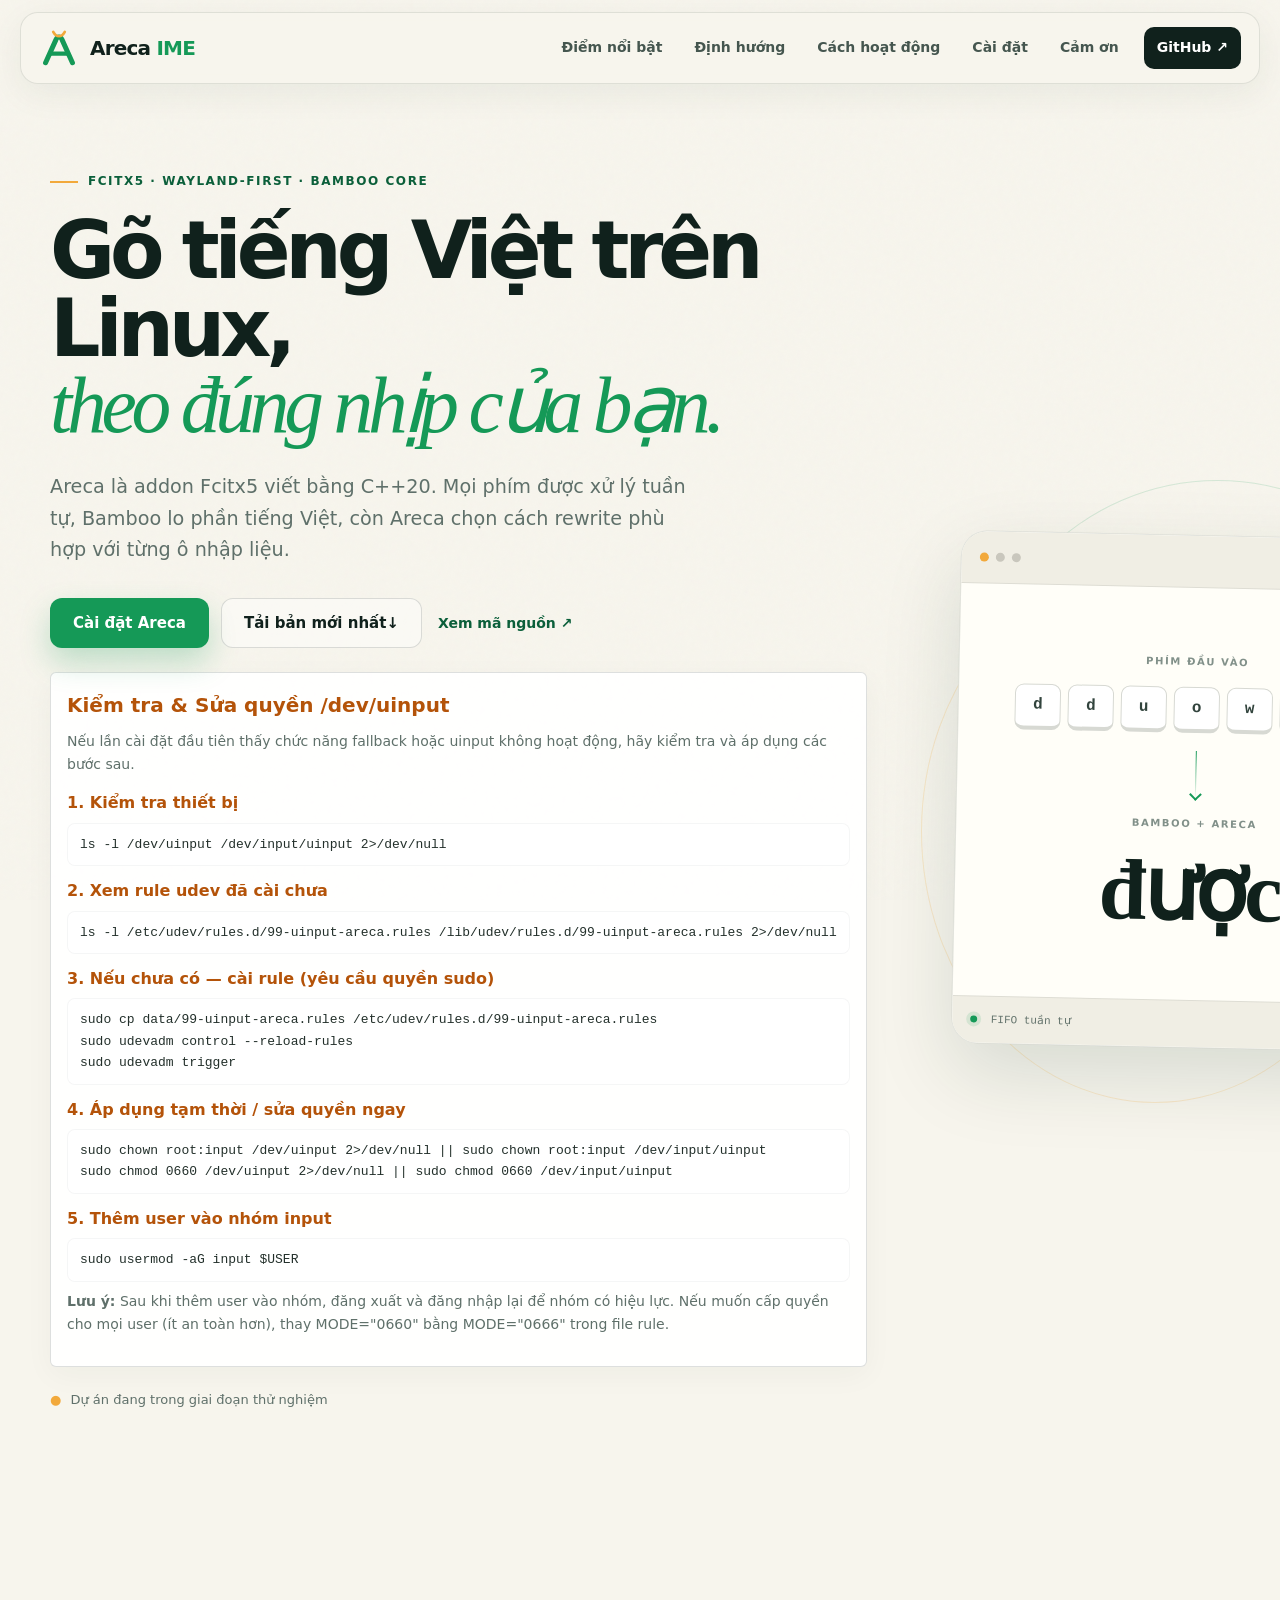
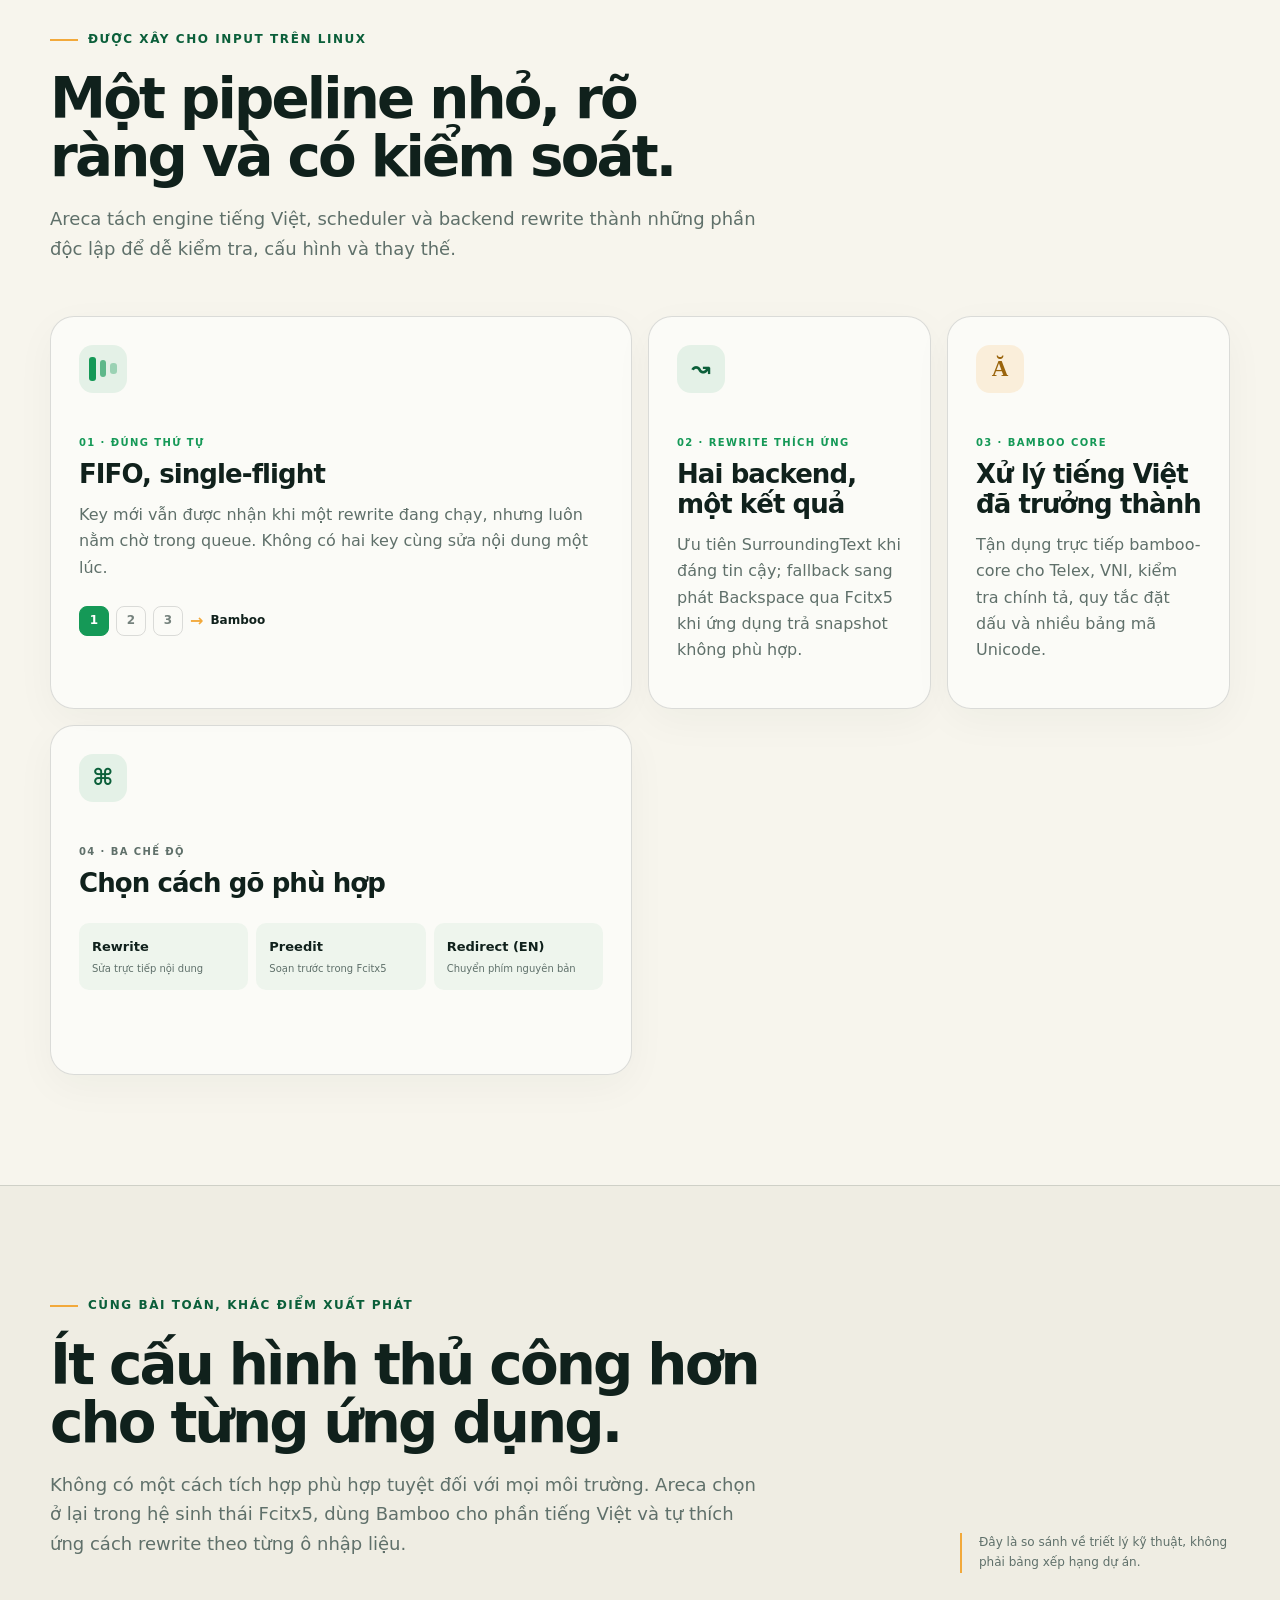
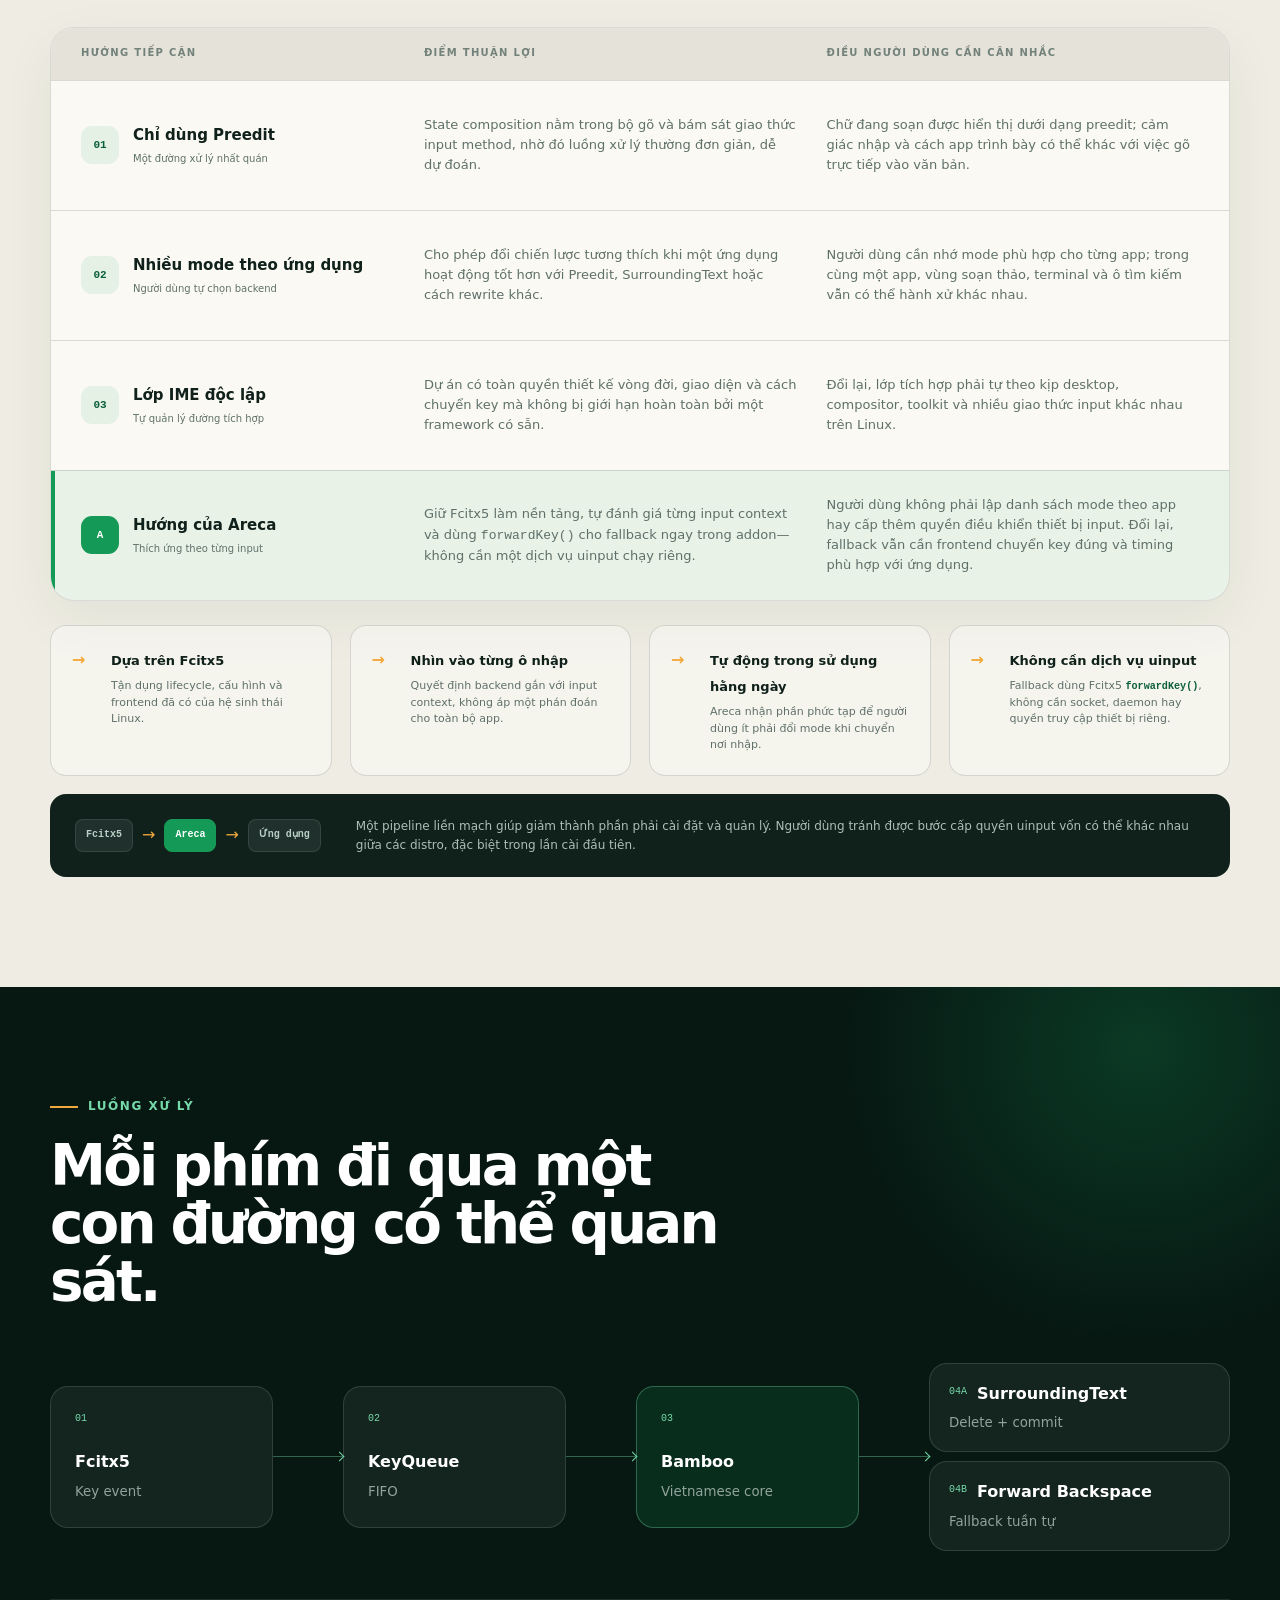
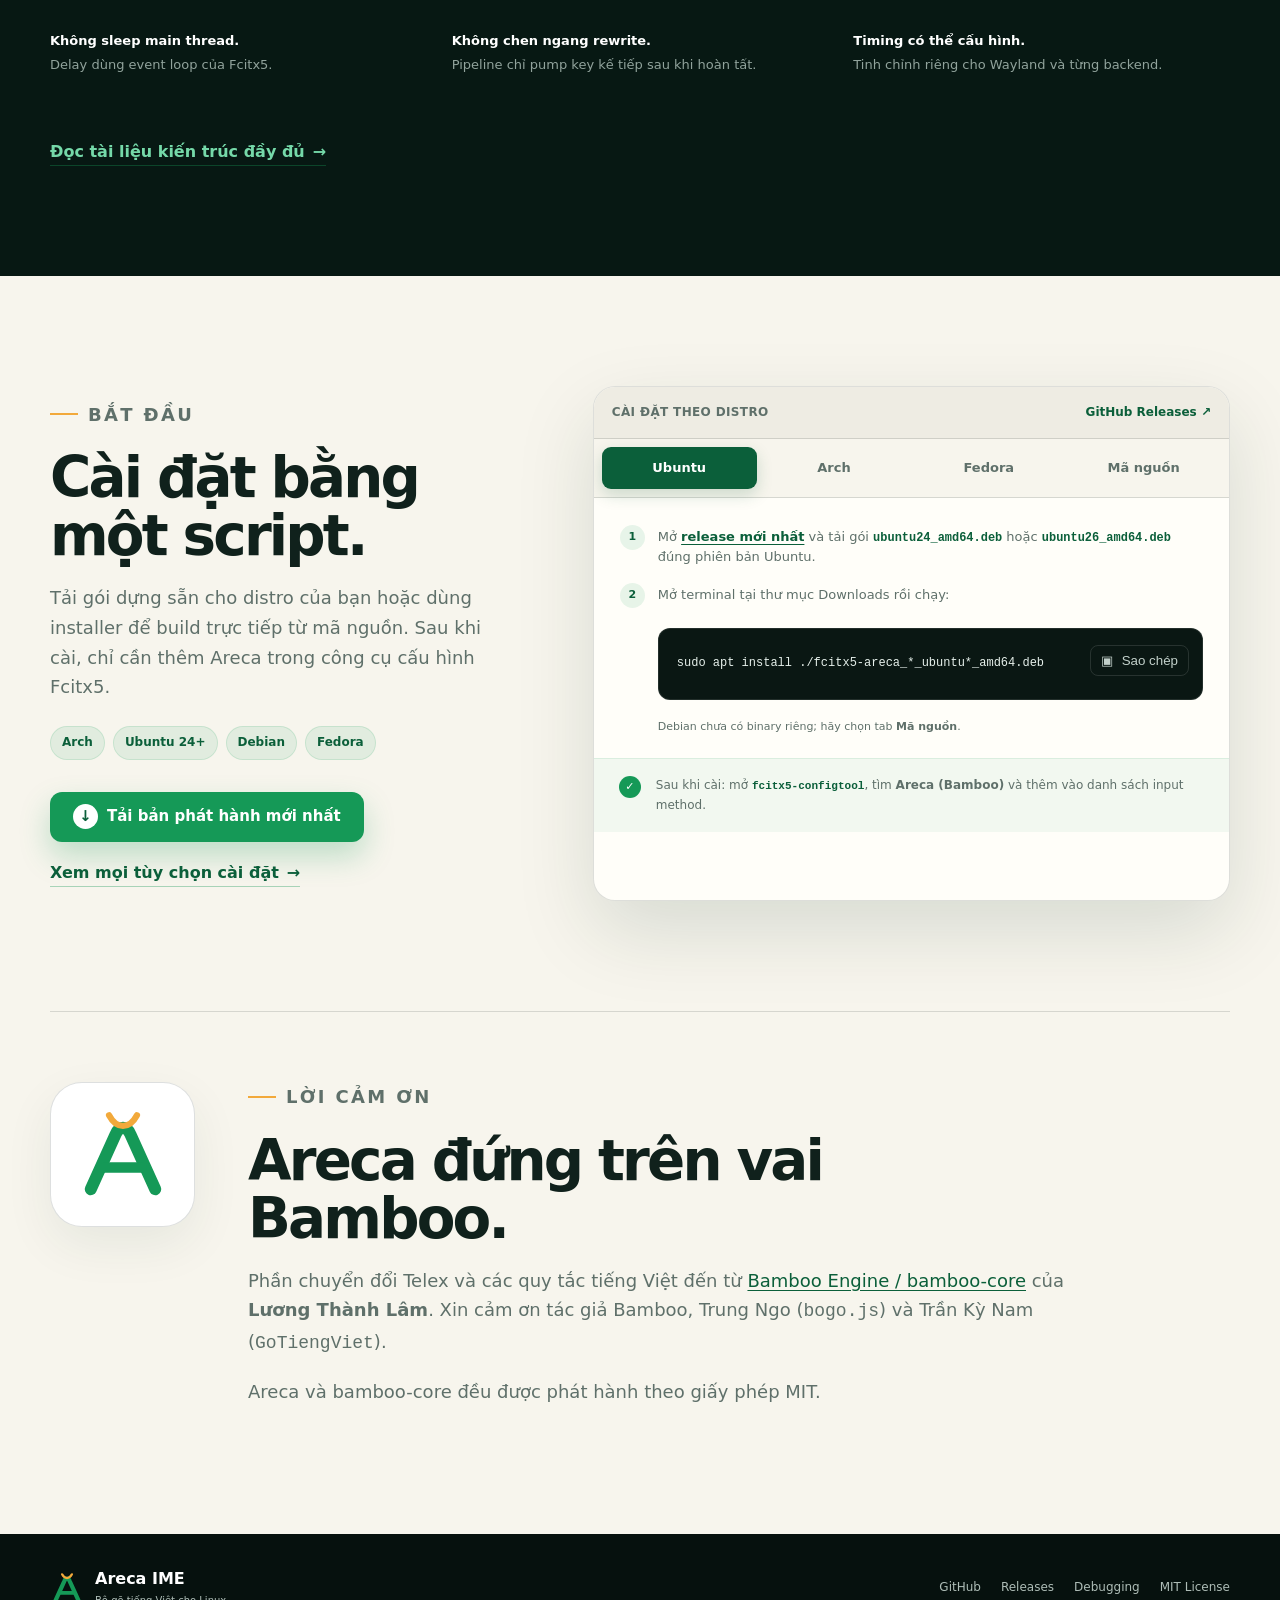
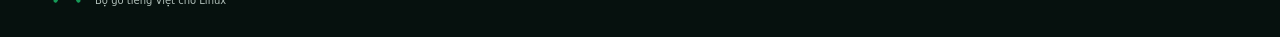
==== commit 601ab42d: "website: di chuyển khối kiểm tra uinput xuống dưới phần cài đặt" ====
--- a/website/index.html
+++ b/website/index.html
@@ -81,6 +81,32 @@
               rel="noreferrer"
               >Xem mã nguồn <span aria-hidden="true">↗</span></a
             >
+          </div>
+
+          <!-- Uinput check & fix (moved below installer card) -->
+          <div class="uinput-check section-block reveal" style="margin-top:1.5rem; padding:1rem; border-radius:6px;">
+            <h3>Kiểm tra &amp; Sửa quyền <b>/dev/uinput</b></h3>
+            <p>Nếu lần cài đặt đầu tiên thấy chức năng fallback hoặc uinput không hoạt động, hãy kiểm tra và áp dụng các bước sau.</p>
+
+            <h4><b>1. Kiểm tra thiết bị</b></h4>
+            <pre>ls -l /dev/uinput /dev/input/uinput 2>/dev/null</pre>
+
+            <h4><b>2. Xem rule udev đã cài chưa</b></h4>
+            <pre>ls -l /etc/udev/rules.d/99-uinput-areca.rules /lib/udev/rules.d/99-uinput-areca.rules 2>/dev/null</pre>
+
+            <h4><b>3. Nếu chưa có — cài rule (yêu cầu quyền sudo)</b></h4>
+            <pre>sudo cp data/99-uinput-areca.rules /etc/udev/rules.d/99-uinput-areca.rules
+sudo udevadm control --reload-rules
+sudo udevadm trigger</pre>
+
+            <h4><b>4. Áp dụng tạm thời / sửa quyền ngay</b></h4>
+            <pre>sudo chown root:input /dev/uinput 2>/dev/null || sudo chown root:input /dev/input/uinput
+sudo chmod 0660 /dev/uinput 2>/dev/null || sudo chmod 0660 /dev/input/uinput</pre>
+
+            <h4><b>5. Thêm user vào nhóm input</b></h4>
+            <pre>sudo usermod -aG input $USER</pre>
+
+            <p style="margin-top:0.5rem;"><b>Lưu ý:</b> Sau khi thêm user vào nhóm, đăng xuất và đăng nhập lại để nhóm có hiệu lực. Nếu muốn cấp quyền cho mọi user (ít an toàn hơn), thay MODE="0660" bằng MODE="0666" trong file rule.</p>
           </div>
           <p class="experimental-note">
             <span aria-hidden="true">●</span> Dự án đang trong giai đoạn thử nghiệm
@@ -406,31 +432,7 @@
               data-install-tab="fedora"
             >Fedora</button>
 
-            <!-- Uinput check & fix -->
-            <div class="uinput-check section-block reveal" style="margin-top:1.5rem; padding:1rem; border-radius:6px; background:#fff7e6;">
-              <h3 style="color:#b45309;">Kiểm tra &amp; Sửa quyền <b style="color:#b45309;">/dev/uinput</b></h3>
-              <p>Nếu lần cài đặt đầu tiên thấy chức năng fallback hoặc uinput không hoạt động, hãy kiểm tra và áp dụng các bước sau.</p>
-
-              <h4><b style="color:#b45309;">1. Kiểm tra thiết bị</b></h4>
-              <pre style="background:#fff; padding:0.5rem; border-radius:4px;">ls -l /dev/uinput /dev/input/uinput 2>/dev/null</pre>
-
-              <h4><b style="color:#b45309;">2. Xem rule udev đã cài chưa</b></h4>
-              <pre style="background:#fff; padding:0.5rem; border-radius:4px;">ls -l /etc/udev/rules.d/99-uinput-areca.rules /lib/udev/rules.d/99-uinput-areca.rules 2>/dev/null</pre>
-
-              <h4><b style="color:#b45309;">3. Nếu chưa có — cài rule (yêu cầu quyền sudo)</b></h4>
-              <pre style="background:#fff; padding:0.5rem; border-radius:4px;">sudo cp data/99-uinput-areca.rules /etc/udev/rules.d/99-uinput-areca.rules
-  sudo udevadm control --reload-rules
-  sudo udevadm trigger</pre>
-
-              <h4><b style="color:#b45309;">4. Áp dụng tạm thời / sửa quyền ngay</b></h4>
-              <pre style="background:#fff; padding:0.5rem; border-radius:4px;">sudo chown root:input /dev/uinput 2>/dev/null || sudo chown root:input /dev/input/uinput
-  sudo chmod 0660 /dev/uinput 2>/dev/null || sudo chmod 0660 /dev/input/uinput</pre>
-
-              <h4><b style="color:#b45309;">5. Thêm user vào nhóm input</b></h4>
-              <pre style="background:#fff; padding:0.5rem; border-radius:4px;">sudo usermod -aG input $USER</pre>
-
-              <p style="margin-top:0.5rem;"><b style="color:#b45309;">Lưu ý:</b> Sau khi thêm user vào nhóm, đăng xuất và đăng nhập lại để nhóm có hiệu lực. Nếu muốn cấp quyền cho mọi user (ít an toàn hơn), thay MODE="0660" bằng MODE="0666" trong file rule.</p>
-            </div>
+            
             <button
               id="tab-source"
               class="distro-tab"
--- a/website/styles.css
+++ b/website/styles.css
@@ -798,6 +798,36 @@
   color: white;
   background: var(--night);
 }
+
+/* Styles for the uinput check/fix panel */
+.uinput-check {
+  padding: 18px;
+  background: rgba(255, 255, 255, 0.92);
+  border: 1px solid var(--line);
+  border-radius: 12px;
+  box-shadow: 0 8px 30px rgba(12, 52, 37, 0.04);
+}
+.uinput-check h3 {
+  margin: 0 0 8px 0;
+  font-size: 20px;
+  color: #b45309;
+}
+.uinput-check h4 { margin: 12px 0 6px; }
+.uinput-check h4 b { color: #b45309; }
+.uinput-check p { color: var(--muted); font-size: 14px; }
+.uinput-check pre {
+  background: #fff;
+  padding: 10px 12px;
+  border-radius: 8px;
+  border: 1px solid rgba(16, 33, 28, 0.04);
+  font-family: ui-monospace, SFMono-Regular, Menlo, monospace;
+  font-size: 13px;
+  color: #23302b;
+  overflow: auto;
+  margin: 6px 0 0 0;
+}
+
+.uinput-check p b { font-weight: 800; }
 
 .architecture::before {
   position: absolute;
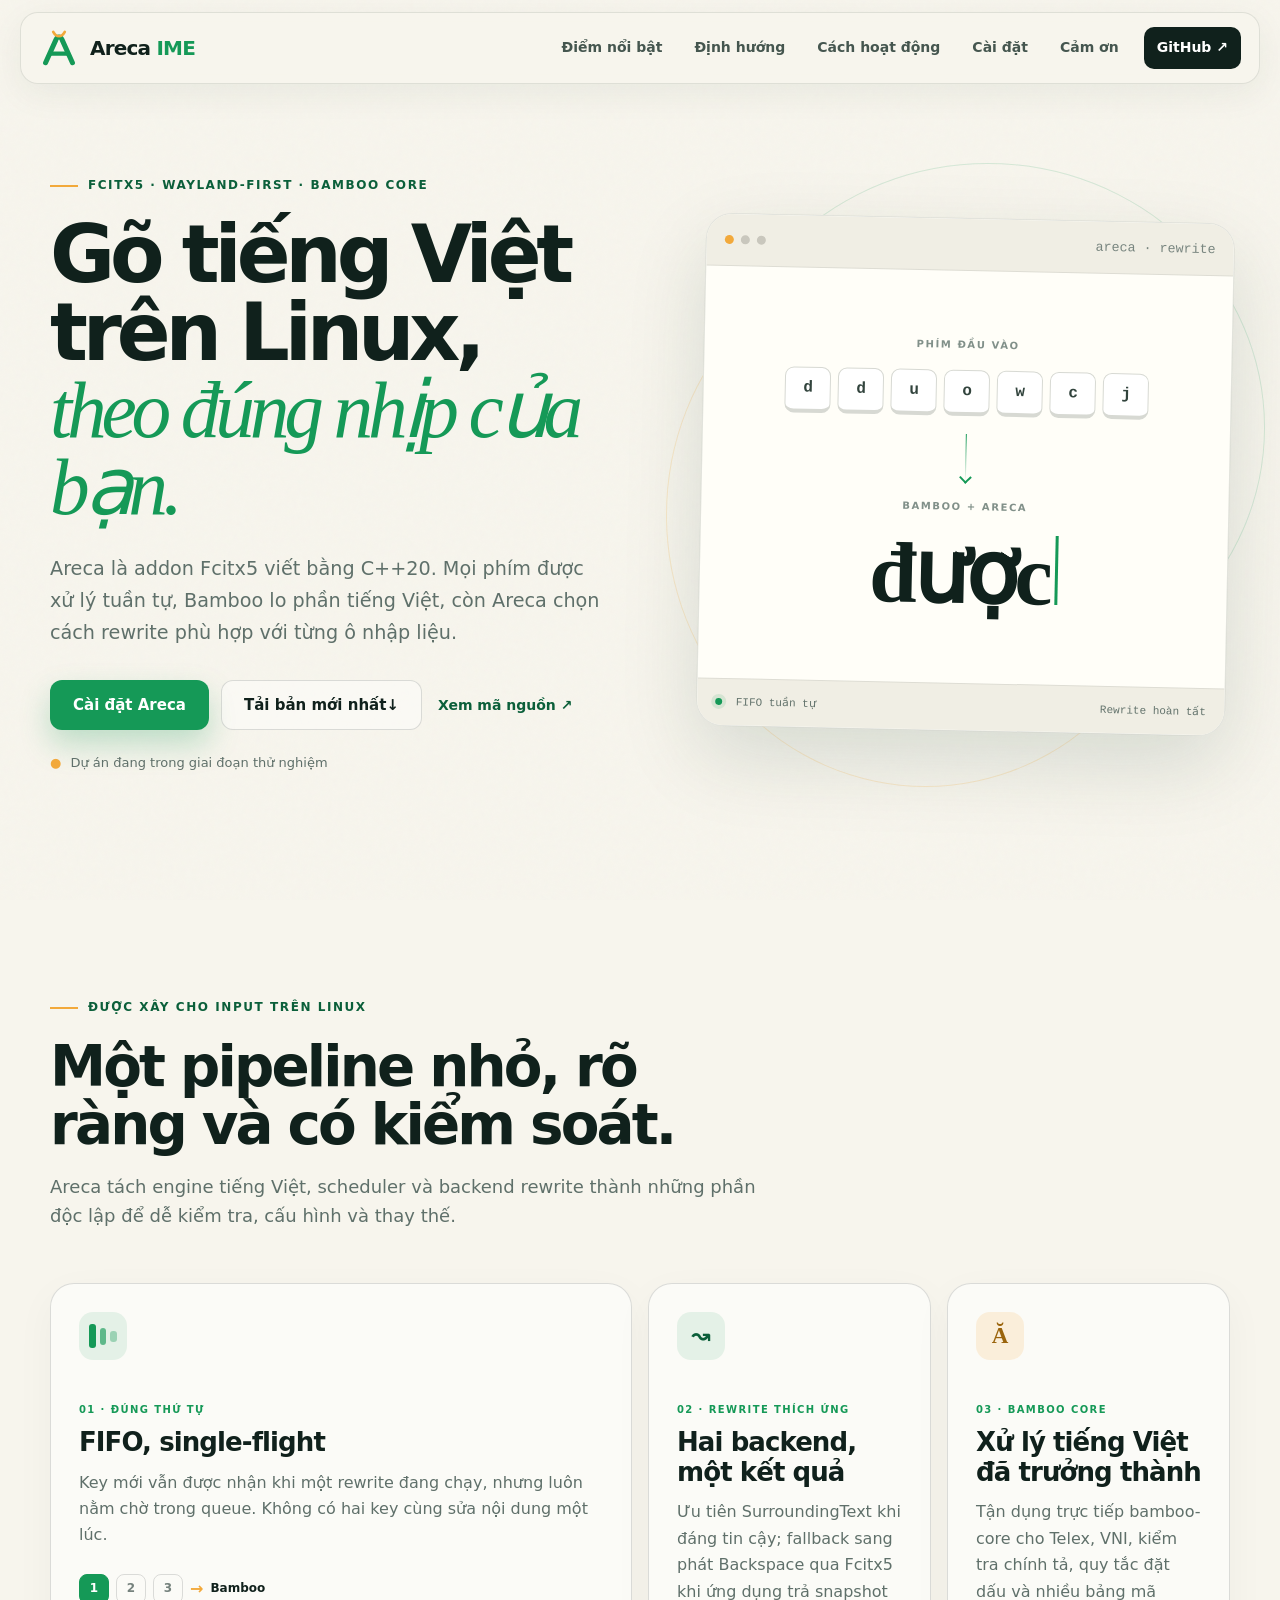
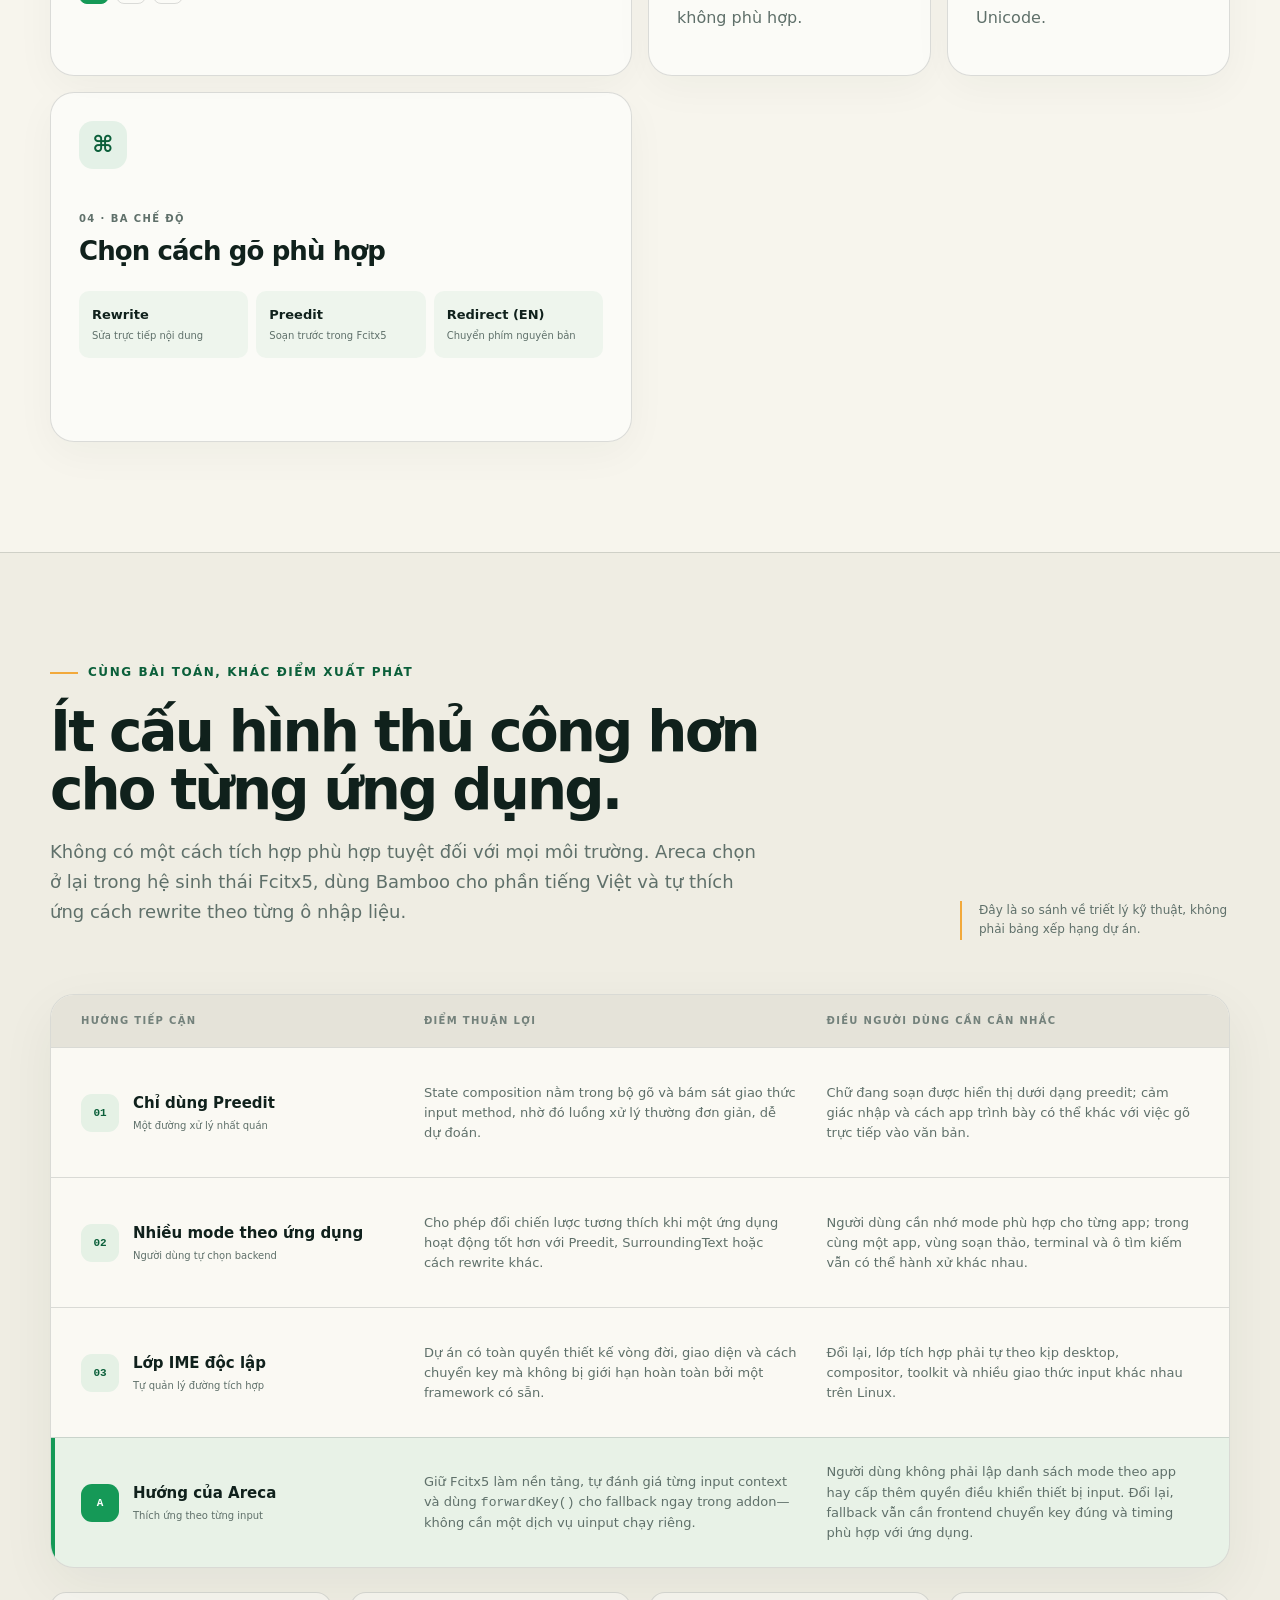
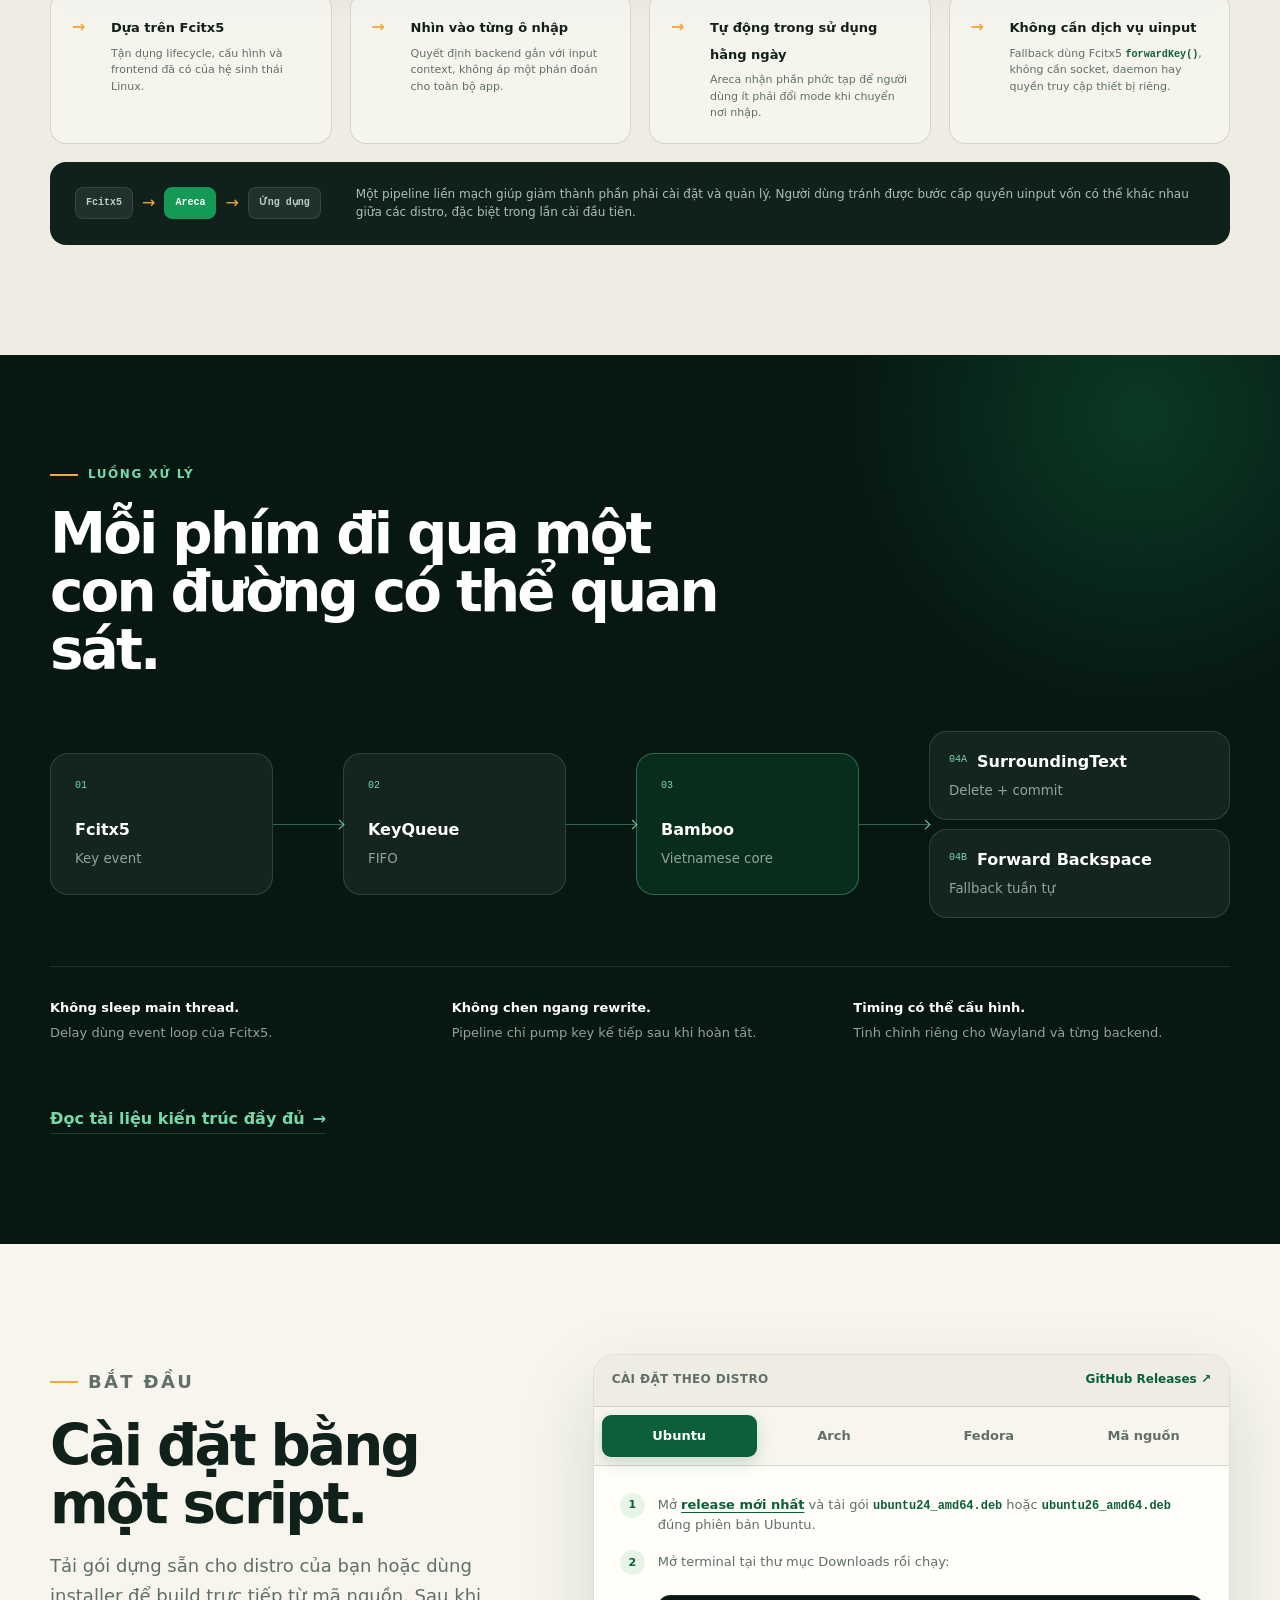
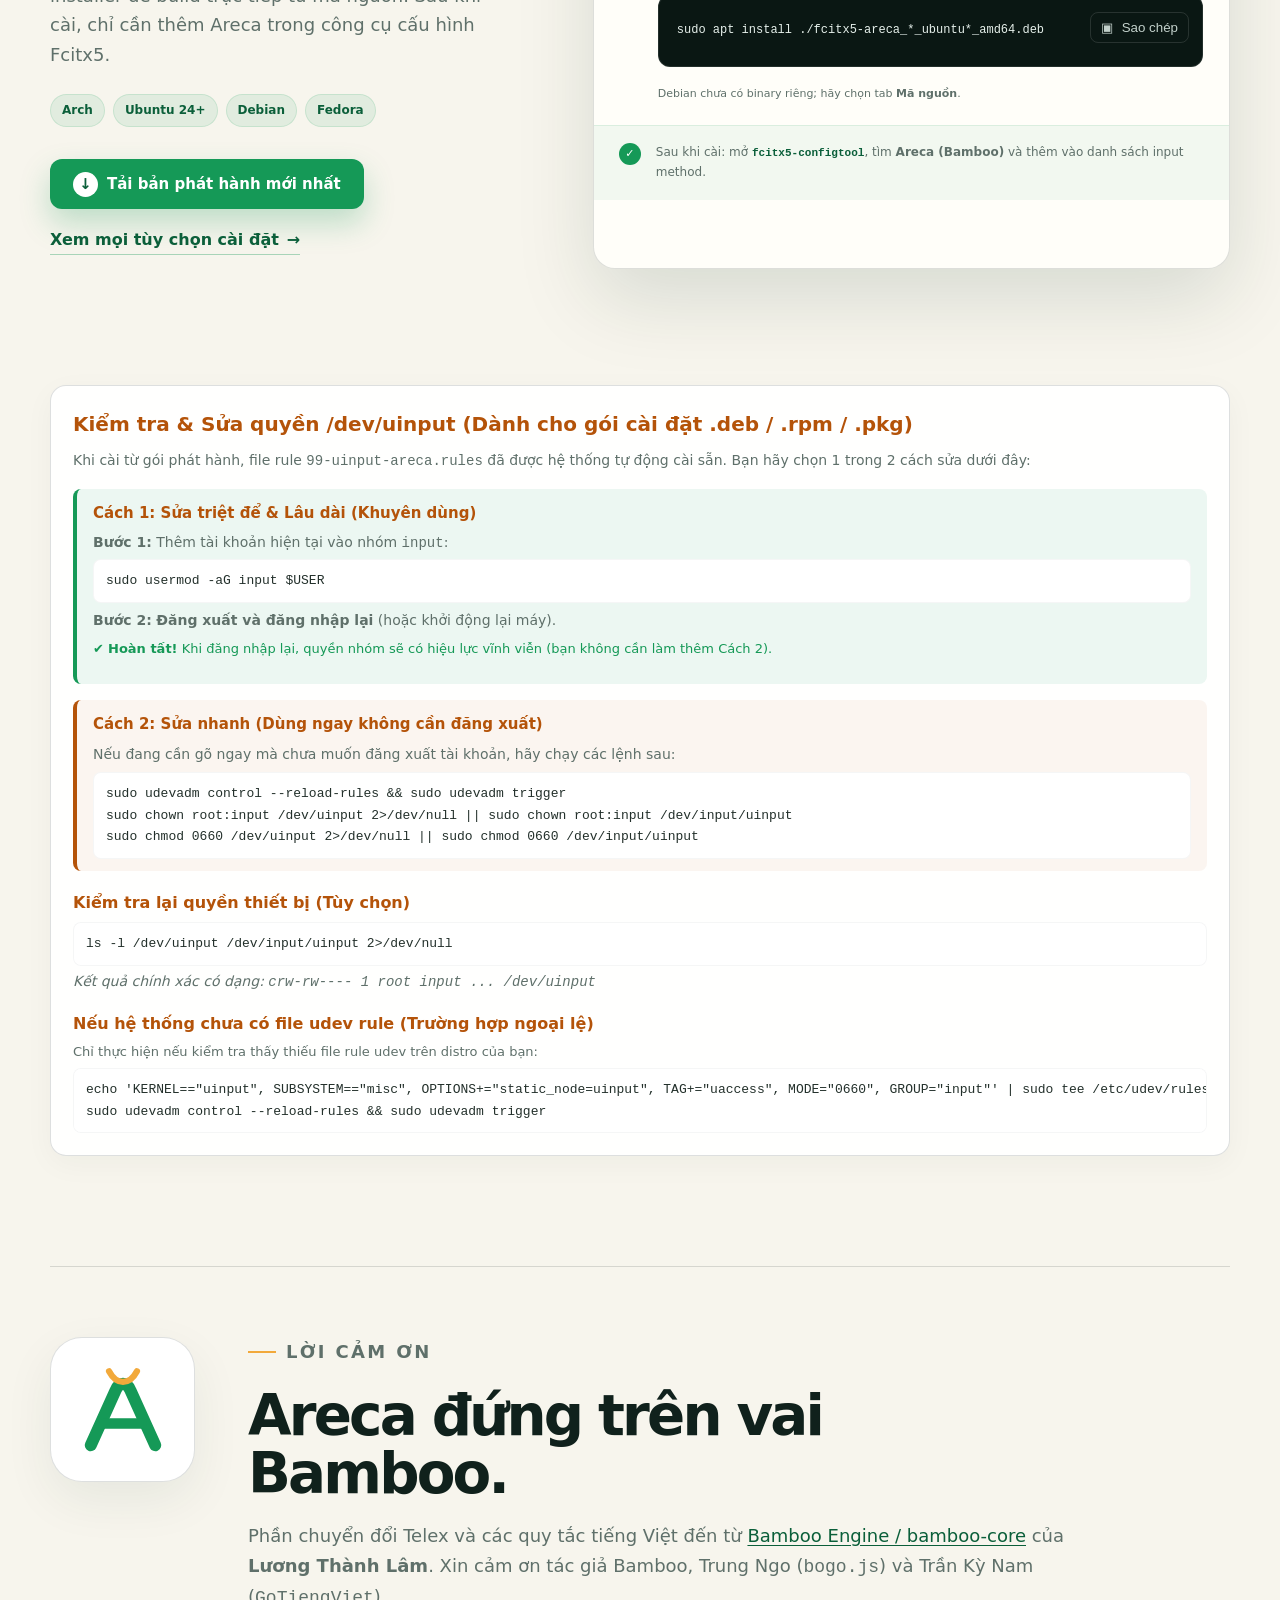
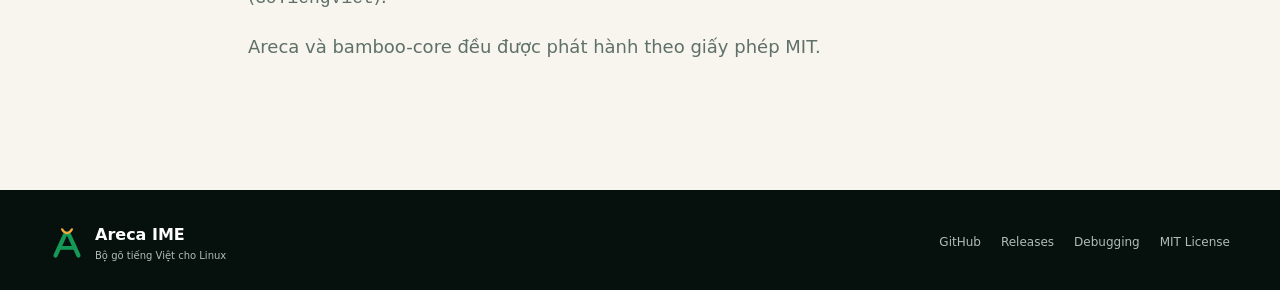
==== commit 3b865382: "docs(website): relocate and refine uinput permission guide below install section" ====
--- a/website/index.html
+++ b/website/index.html
@@ -83,31 +83,6 @@
             >
           </div>
 
-          <!-- Uinput check & fix (moved below installer card) -->
-          <div class="uinput-check section-block reveal" style="margin-top:1.5rem; padding:1rem; border-radius:6px;">
-            <h3>Kiểm tra &amp; Sửa quyền <b>/dev/uinput</b></h3>
-            <p>Nếu lần cài đặt đầu tiên thấy chức năng fallback hoặc uinput không hoạt động, hãy kiểm tra và áp dụng các bước sau.</p>
-
-            <h4><b>1. Kiểm tra thiết bị</b></h4>
-            <pre>ls -l /dev/uinput /dev/input/uinput 2>/dev/null</pre>
-
-            <h4><b>2. Xem rule udev đã cài chưa</b></h4>
-            <pre>ls -l /etc/udev/rules.d/99-uinput-areca.rules /lib/udev/rules.d/99-uinput-areca.rules 2>/dev/null</pre>
-
-            <h4><b>3. Nếu chưa có — cài rule (yêu cầu quyền sudo)</b></h4>
-            <pre>sudo cp data/99-uinput-areca.rules /etc/udev/rules.d/99-uinput-areca.rules
-sudo udevadm control --reload-rules
-sudo udevadm trigger</pre>
-
-            <h4><b>4. Áp dụng tạm thời / sửa quyền ngay</b></h4>
-            <pre>sudo chown root:input /dev/uinput 2>/dev/null || sudo chown root:input /dev/input/uinput
-sudo chmod 0660 /dev/uinput 2>/dev/null || sudo chmod 0660 /dev/input/uinput</pre>
-
-            <h4><b>5. Thêm user vào nhóm input</b></h4>
-            <pre>sudo usermod -aG input $USER</pre>
-
-            <p style="margin-top:0.5rem;"><b>Lưu ý:</b> Sau khi thêm user vào nhóm, đăng xuất và đăng nhập lại để nhóm có hiệu lực. Nếu muốn cấp quyền cho mọi user (ít an toàn hơn), thay MODE="0660" bằng MODE="0666" trong file rule.</p>
-          </div>
           <p class="experimental-note">
             <span aria-hidden="true">●</span> Dự án đang trong giai đoạn thử nghiệm
           </p>
@@ -562,6 +537,41 @@
             </p>
           </div>
         </div>
+
+        <!-- Uinput check & fix -->
+        <div class="uinput-check reveal">
+          <h3>Kiểm tra &amp; Sửa quyền <b>/dev/uinput</b> (Dành cho gói cài đặt .deb / .rpm / .pkg)</h3>
+          <p>Khi cài từ gói phát hành, file rule <code>99-uinput-areca.rules</code> đã được hệ thống tự động cài sẵn. Bạn hãy chọn 1 trong 2 cách sửa dưới đây:</p>
+
+          <div style="margin-top: 1rem; padding: 12px 16px; background: rgba(21, 153, 87, 0.08); border-left: 4px solid #159957; border-radius: 8px;">
+            <h4 style="margin: 0 0 6px 0; color: #159957; font-size: 15px;"><b>Cách 1: Sửa triệt để &amp; Lâu dài (Khuyên dùng)</b></h4>
+            <p style="margin: 0;"><b>Bước 1:</b> Thêm tài khoản hiện tại vào nhóm <code>input</code>:</p>
+            <pre style="margin-top: 4px;">sudo usermod -aG input $USER</pre>
+            <p style="margin-top: 6px; margin-bottom: 0;"><b>Bước 2:</b> <b>Đăng xuất và đăng nhập lại</b> (hoặc khởi động lại máy).</p>
+            <p style="margin-top: 6px; color: #159957; font-size: 13px;">✔ <b>Hoàn tất!</b> Khi đăng nhập lại, quyền nhóm sẽ có hiệu lực vĩnh viễn (bạn không cần làm thêm Cách 2).</p>
+          </div>
+
+          <div style="margin-top: 1rem; padding: 12px 16px; background: rgba(180, 83, 9, 0.06); border-left: 4px solid #b45309; border-radius: 8px;">
+            <h4 style="margin: 0 0 6px 0; color: #b45309; font-size: 15px;"><b>Cách 2: Sửa nhanh (Dùng ngay không cần đăng xuất)</b></h4>
+            <p style="margin: 0;">Nếu đang cần gõ ngay mà chưa muốn đăng xuất tài khoản, hãy chạy các lệnh sau:</p>
+            <pre style="margin-top: 6px;">sudo udevadm control --reload-rules &amp;&amp; sudo udevadm trigger
+sudo chown root:input /dev/uinput 2>/dev/null || sudo chown root:input /dev/input/uinput
+sudo chmod 0660 /dev/uinput 2>/dev/null || sudo chmod 0660 /dev/input/uinput</pre>
+          </div>
+
+          <div style="margin-top: 1.2rem;">
+            <h4 style="margin: 0 0 4px 0;"><b>Kiểm tra lại quyền thiết bị (Tùy chọn)</b></h4>
+            <pre>ls -l /dev/uinput /dev/input/uinput 2>/dev/null</pre>
+            <p style="margin-top:0.3rem;"><i>Kết quả chính xác có dạng: <code>crw-rw---- 1 root input ... /dev/uinput</code></i></p>
+          </div>
+
+          <div style="margin-top: 1rem;">
+            <h4 style="margin: 0 0 4px 0;"><b>Nếu hệ thống chưa có file udev rule (Trường hợp ngoại lệ)</b></h4>
+            <p style="margin: 0 0 4px 0; font-size: 13px;">Chỉ thực hiện nếu kiểm tra thấy thiếu file rule udev trên distro của bạn:</p>
+            <pre>echo 'KERNEL=="uinput", SUBSYSTEM=="misc", OPTIONS+="static_node=uinput", TAG+="uaccess", MODE="0660", GROUP="input"' | sudo tee /etc/udev/rules.d/99-uinput-areca.rules
+sudo udevadm control --reload-rules &amp;&amp; sudo udevadm trigger</pre>
+          </div>
+        </div>
       </section>
 
       <section id="credits" class="credits section-block section-shell reveal">
--- a/website/styles.css
+++ b/website/styles.css
@@ -801,10 +801,12 @@
 
 /* Styles for the uinput check/fix panel */
 .uinput-check {
-  padding: 18px;
-  background: rgba(255, 255, 255, 0.92);
+  grid-column: 1 / -1;
+  margin-top: 1rem;
+  padding: 22px;
+  background: rgba(255, 255, 255, 0.95);
   border: 1px solid var(--line);
-  border-radius: 12px;
+  border-radius: 16px;
   box-shadow: 0 8px 30px rgba(12, 52, 37, 0.04);
 }
 .uinput-check h3 {
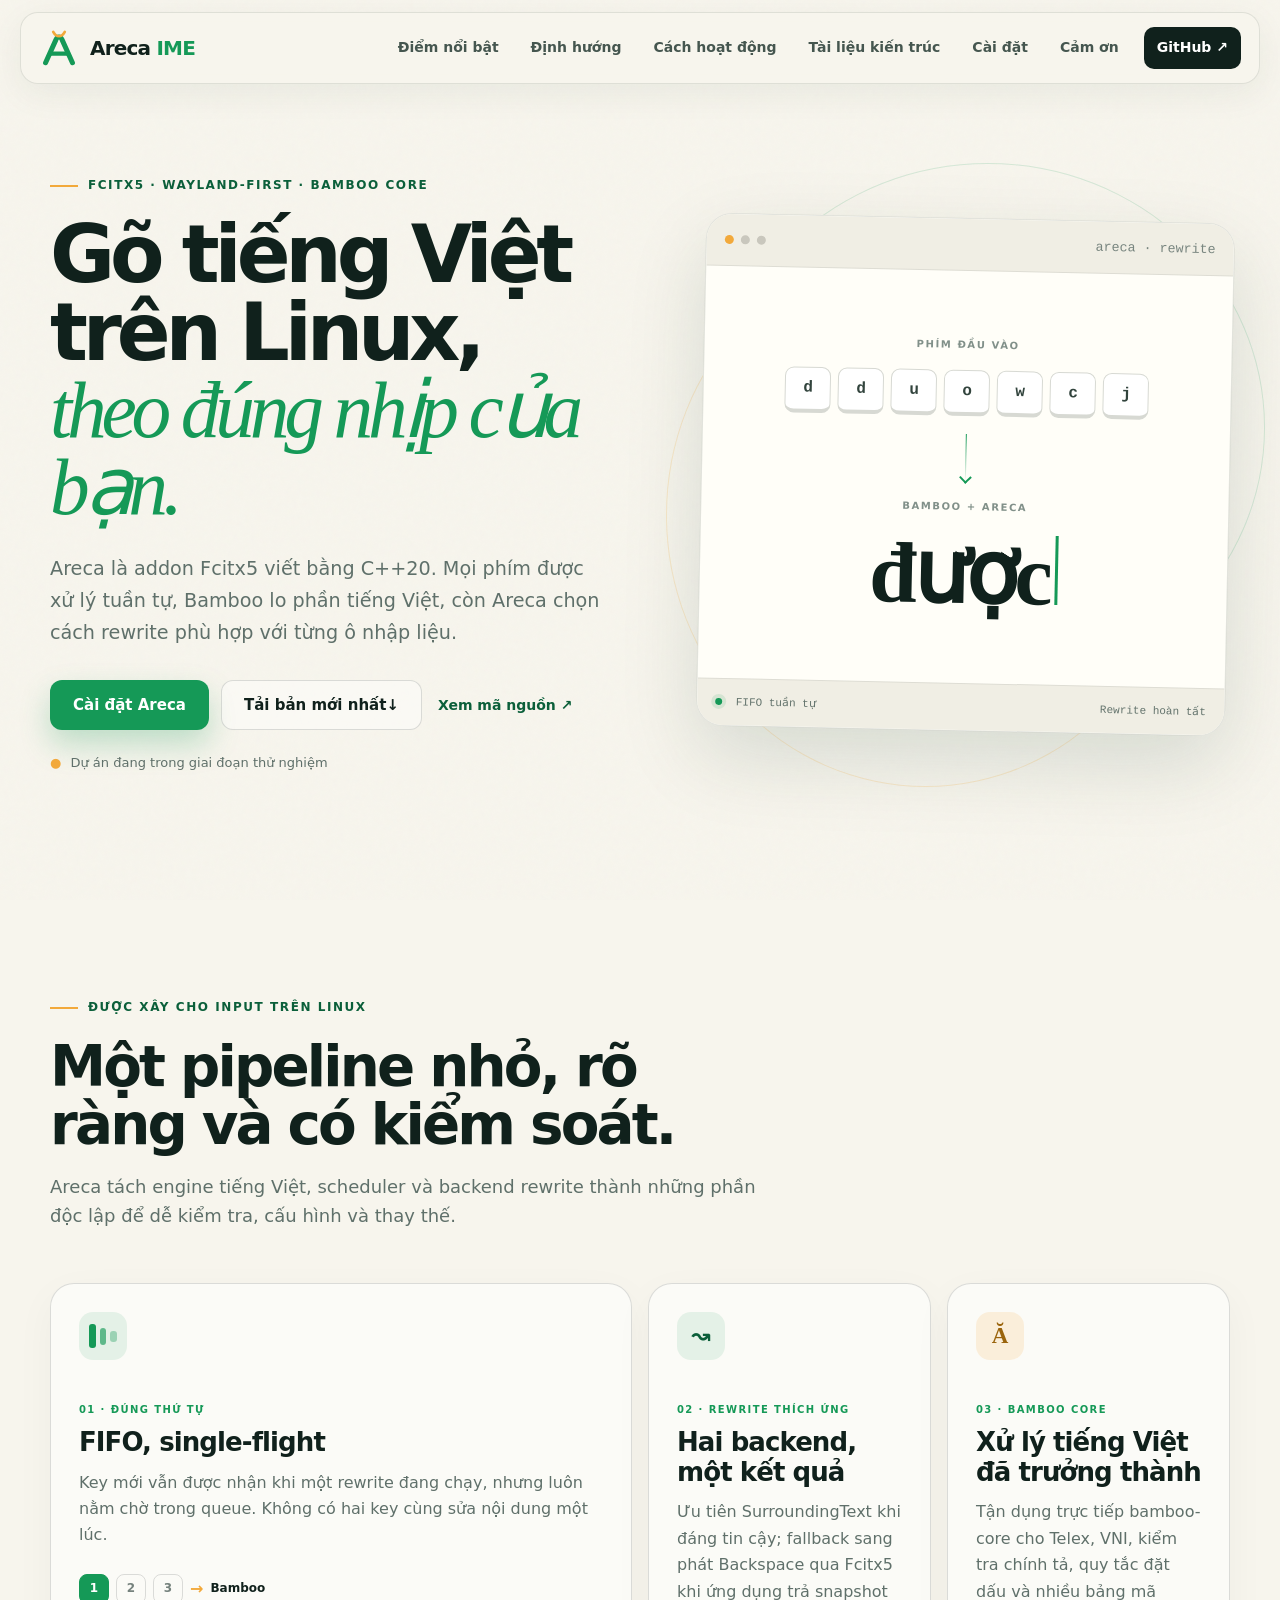
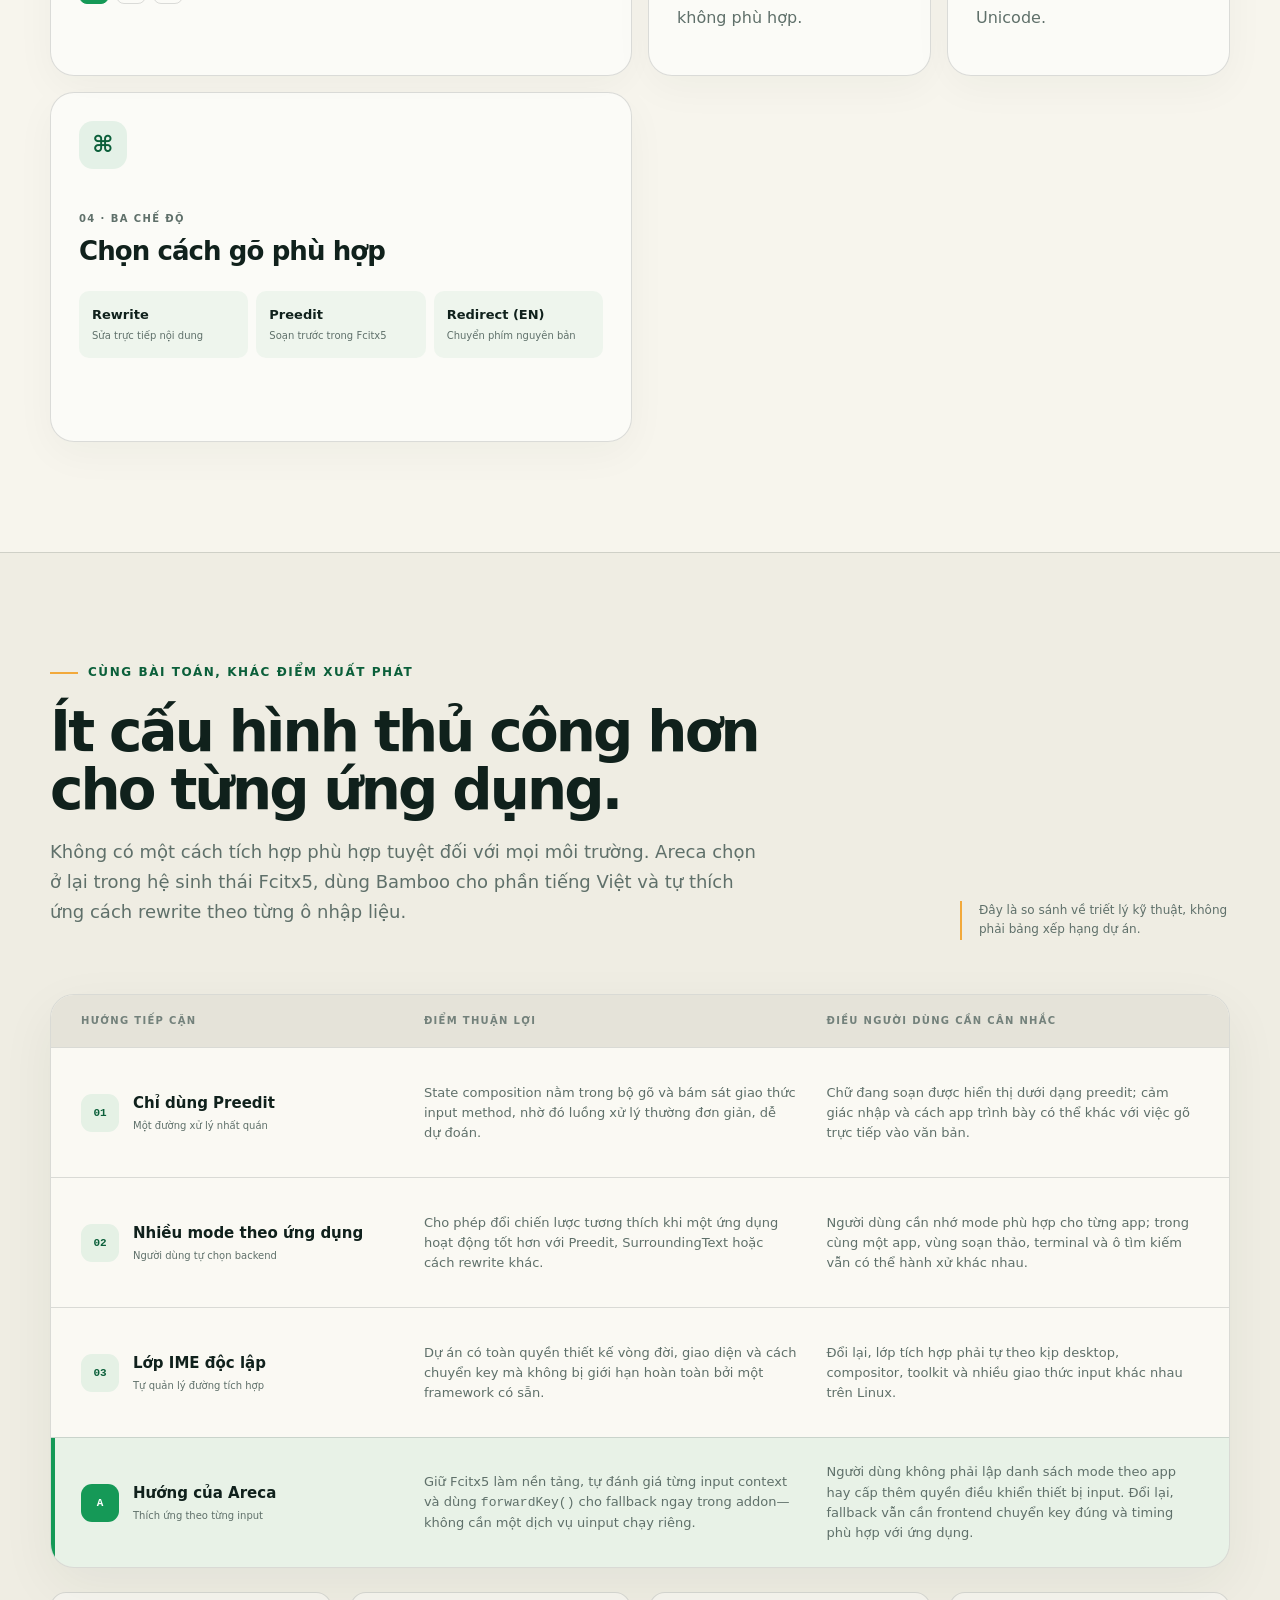
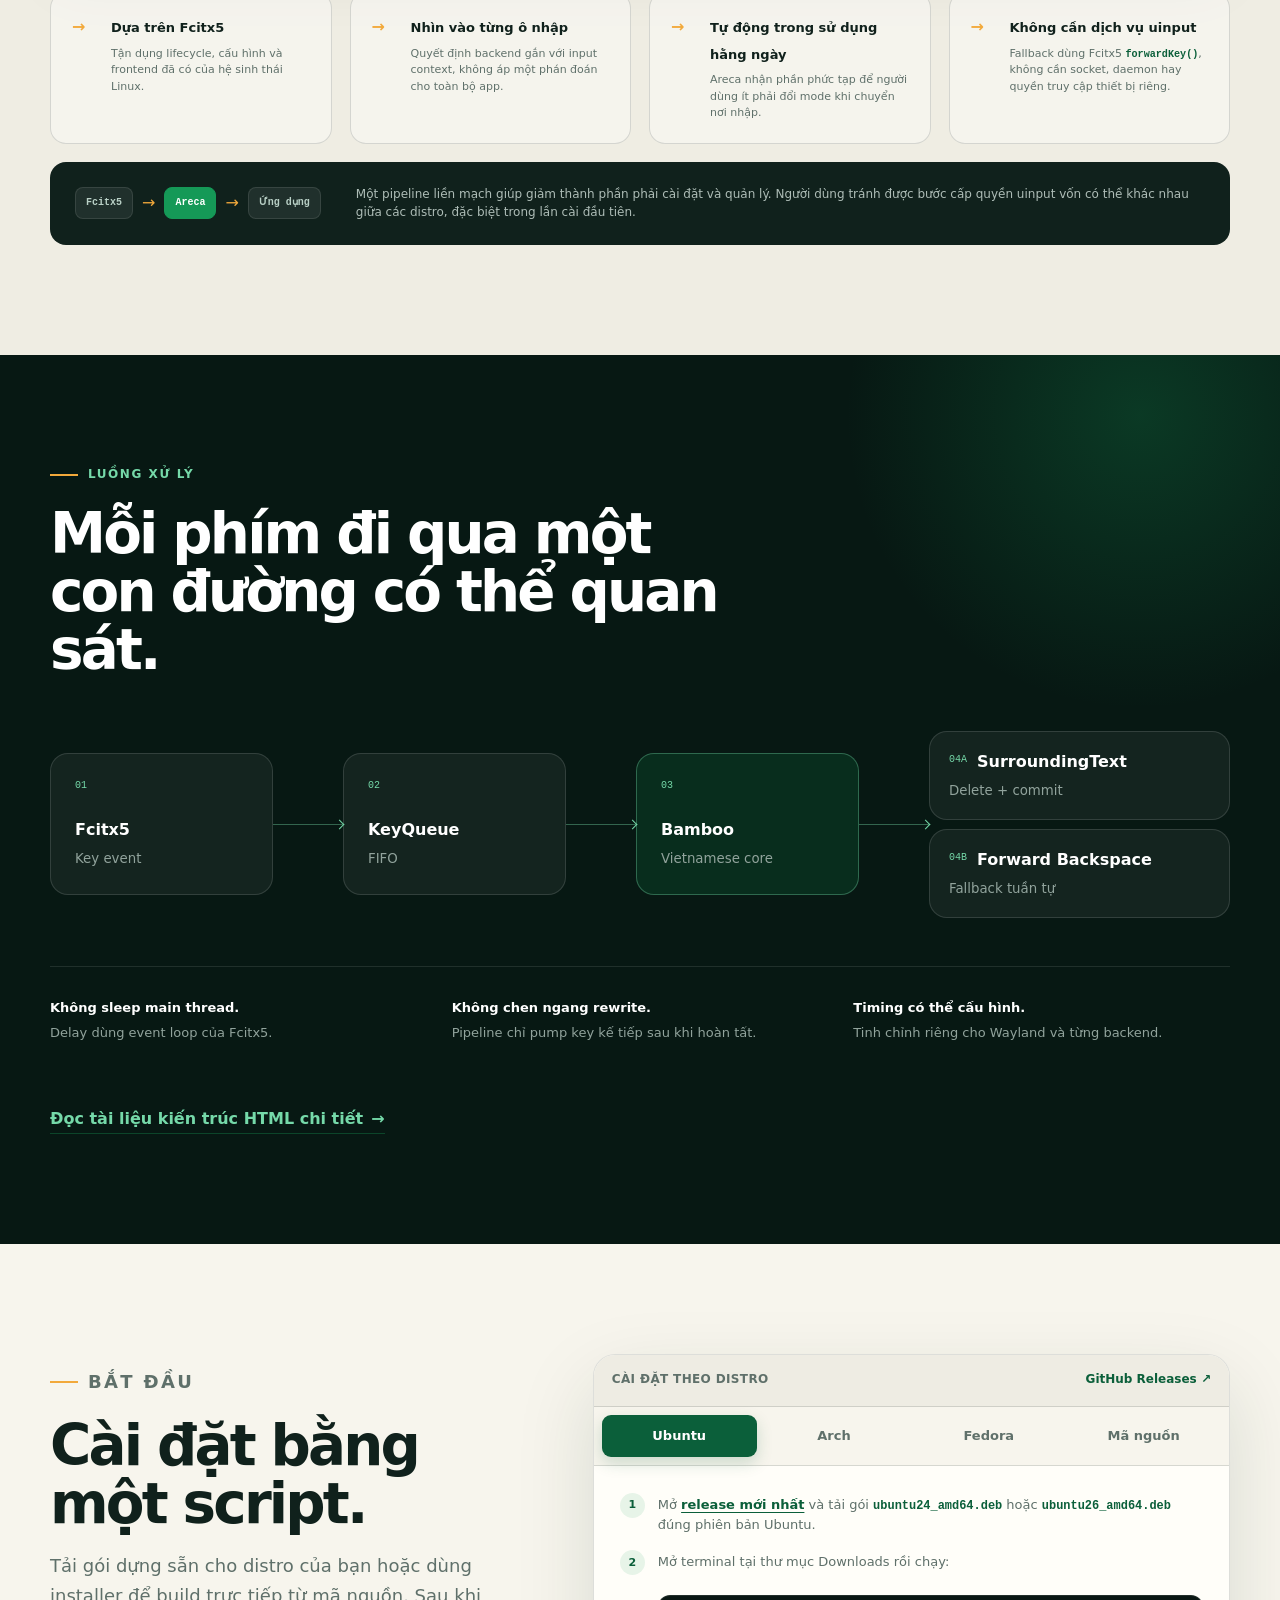
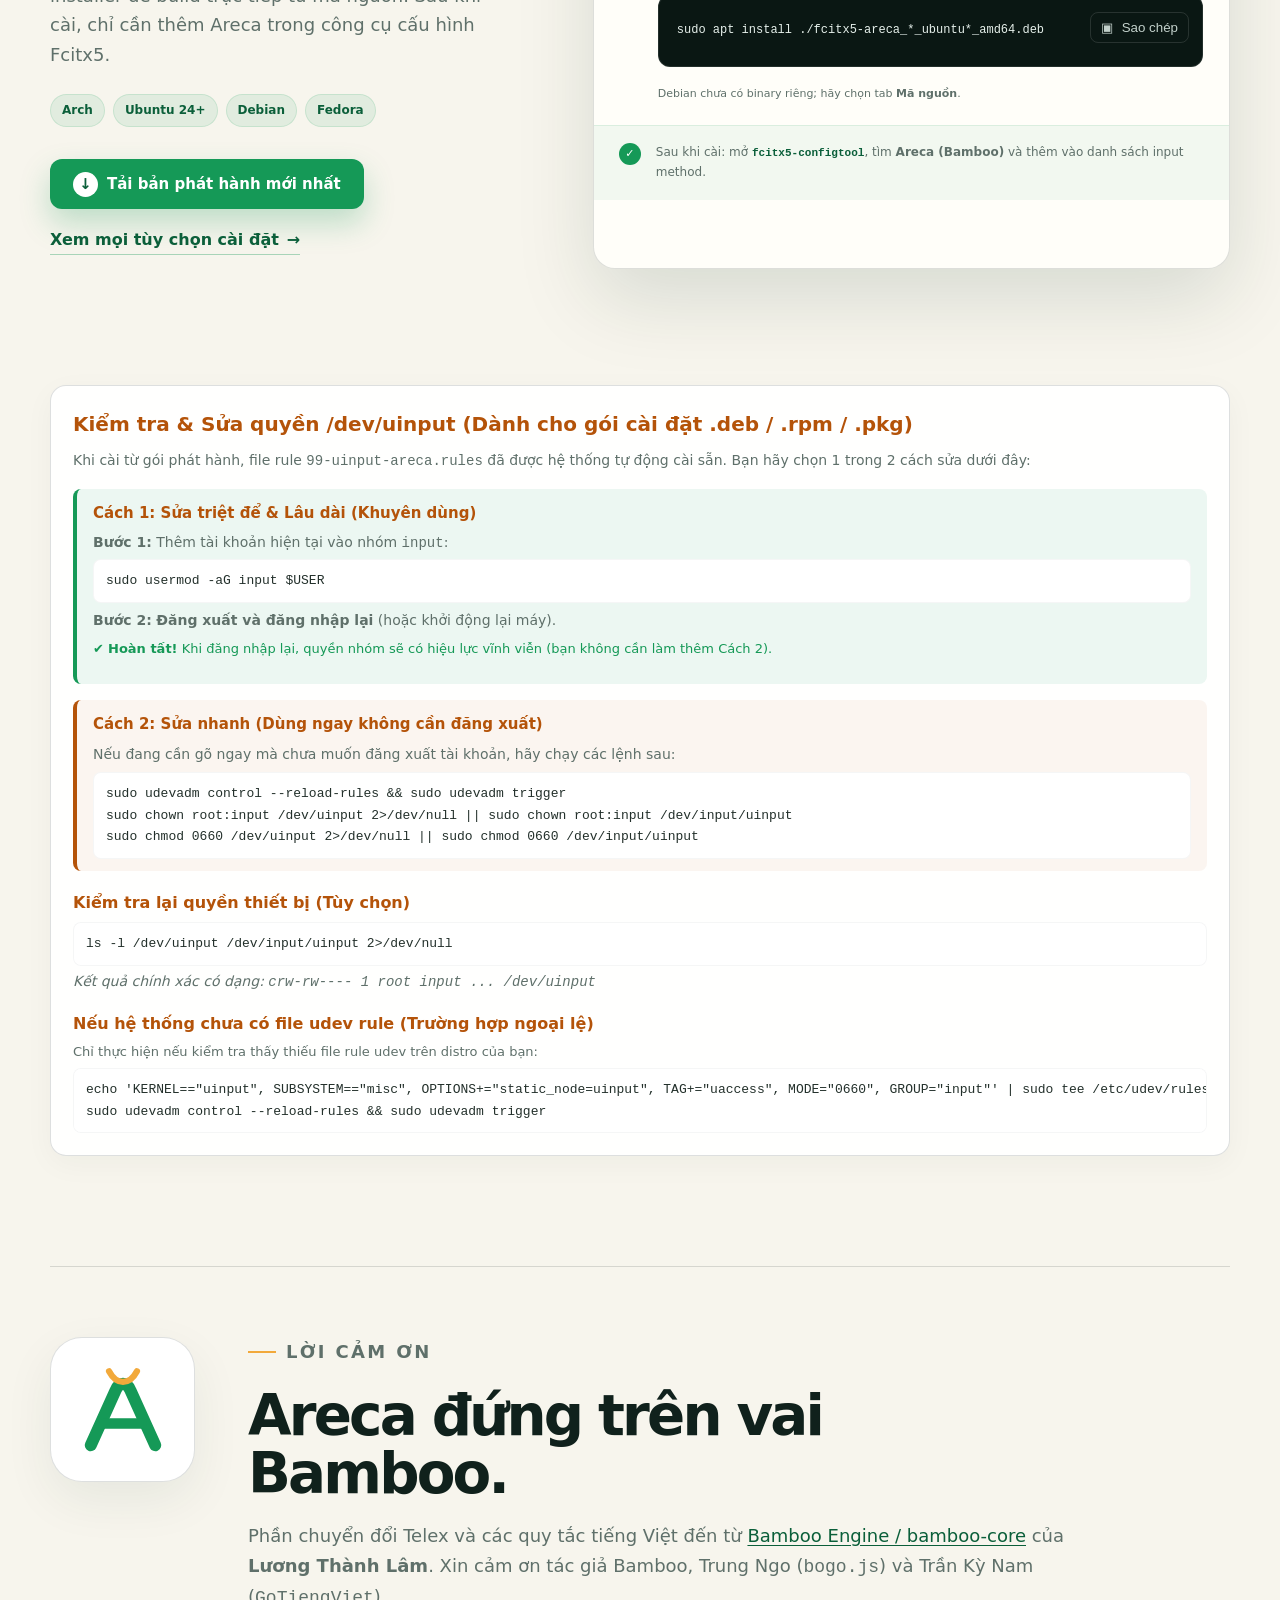
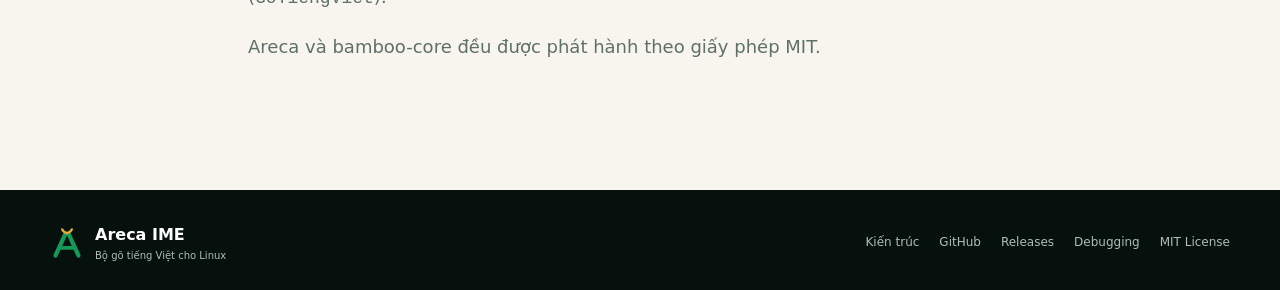
==== commit 2c23badd: "docs: add html architecture page and update documentation links" ====
--- a/website/index.html
+++ b/website/index.html
@@ -43,6 +43,7 @@
         <a href="#features">Điểm nổi bật</a>
         <a href="#direction">Định hướng</a>
         <a href="#architecture">Cách hoạt động</a>
+        <a href="architecture.html">Tài liệu kiến trúc</a>
         <a href="#install">Cài đặt</a>
         <a href="#credits">Cảm ơn</a>
         <a
@@ -329,10 +330,8 @@
 
           <a
             class="text-link light-link"
-            href="https://github.com/xhkzeroone/ArecaIME/blob/main/docs/ARCHITECTURE.md"
-            target="_blank"
-            rel="noreferrer"
-            >Đọc tài liệu kiến trúc đầy đủ <span aria-hidden="true">→</span></a
+            href="architecture.html"
+            >Đọc tài liệu kiến trúc HTML chi tiết <span aria-hidden="true">→</span></a
           >
         </div>
       </section>
@@ -599,6 +598,7 @@
           <span><b>Areca IME</b><small>Bộ gõ tiếng Việt cho Linux</small></span>
         </div>
         <nav aria-label="Liên kết cuối trang">
+          <a href="architecture.html">Kiến trúc</a>
           <a href="https://github.com/xhkzeroone/ArecaIME">GitHub</a>
           <a href="https://github.com/xhkzeroone/ArecaIME/releases">Releases</a>
           <a href="https://github.com/xhkzeroone/ArecaIME/blob/main/docs/DEBUGGING.md">Debugging</a>
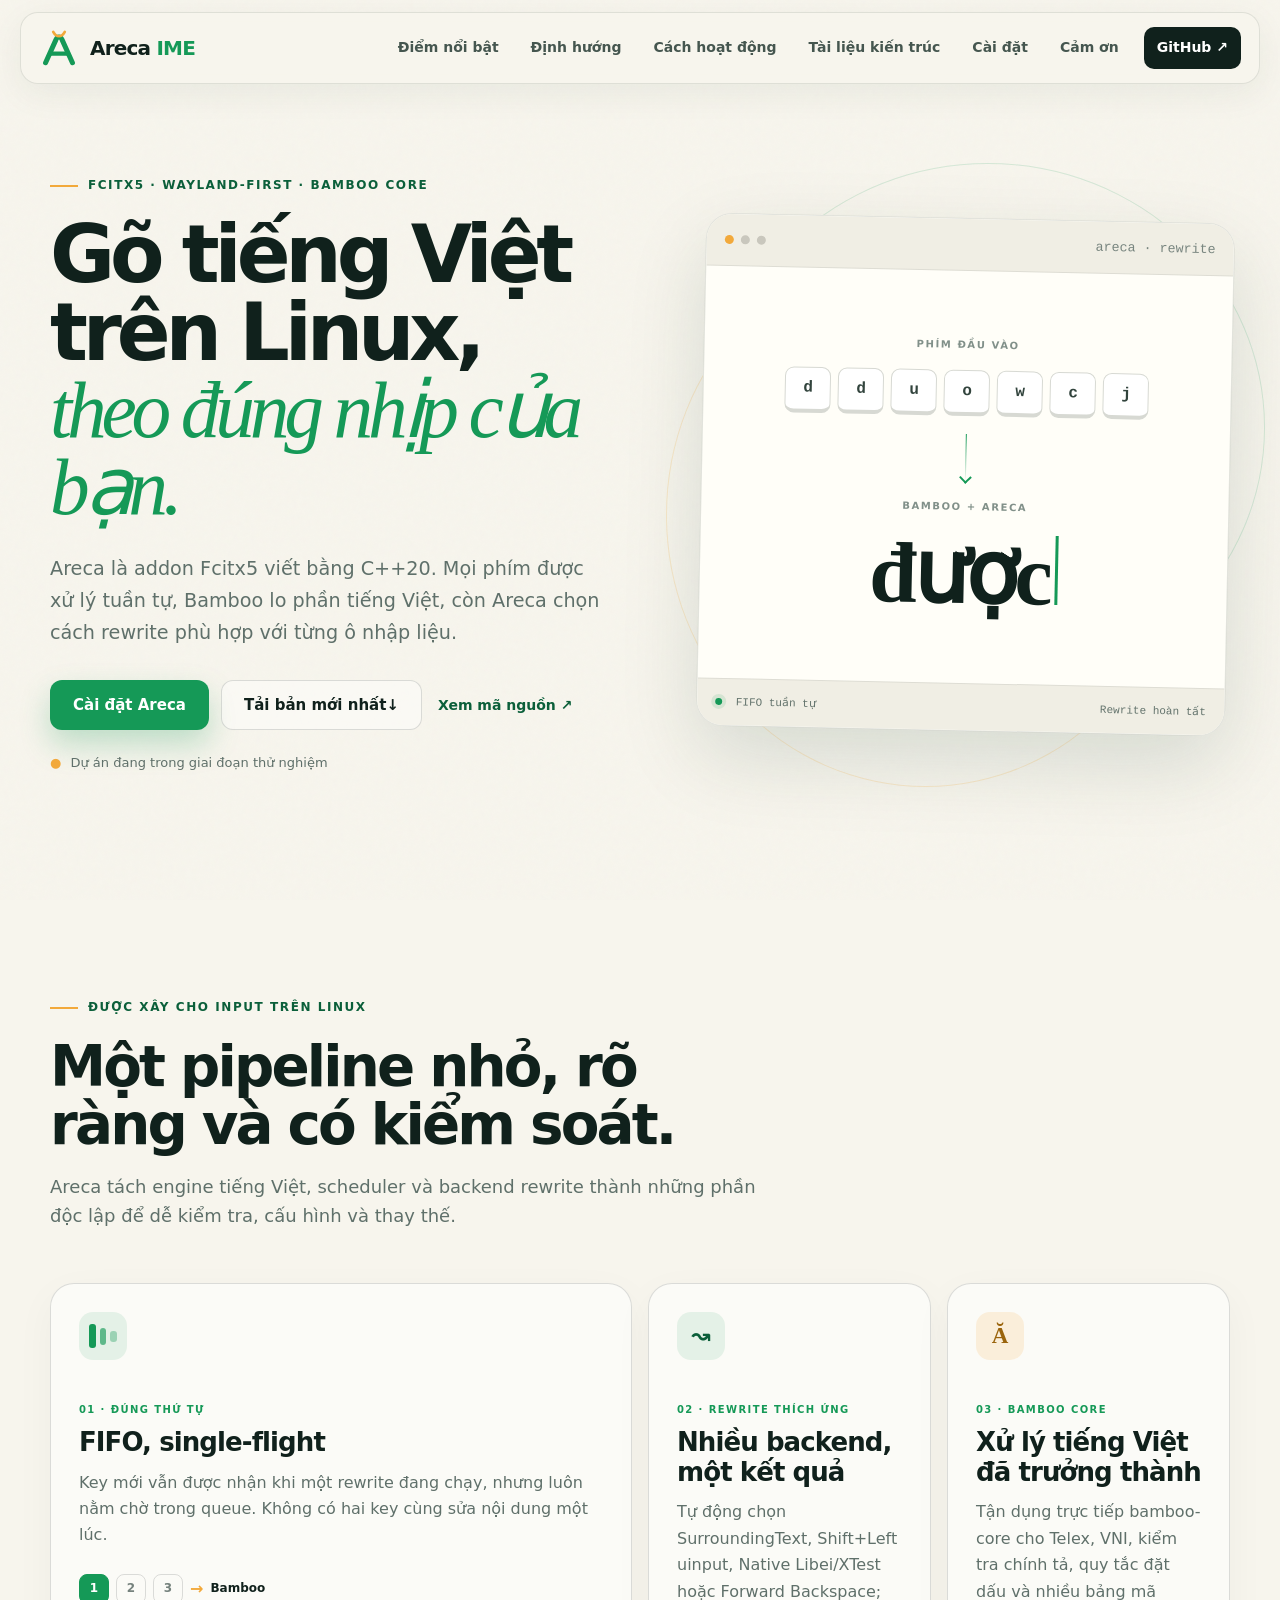
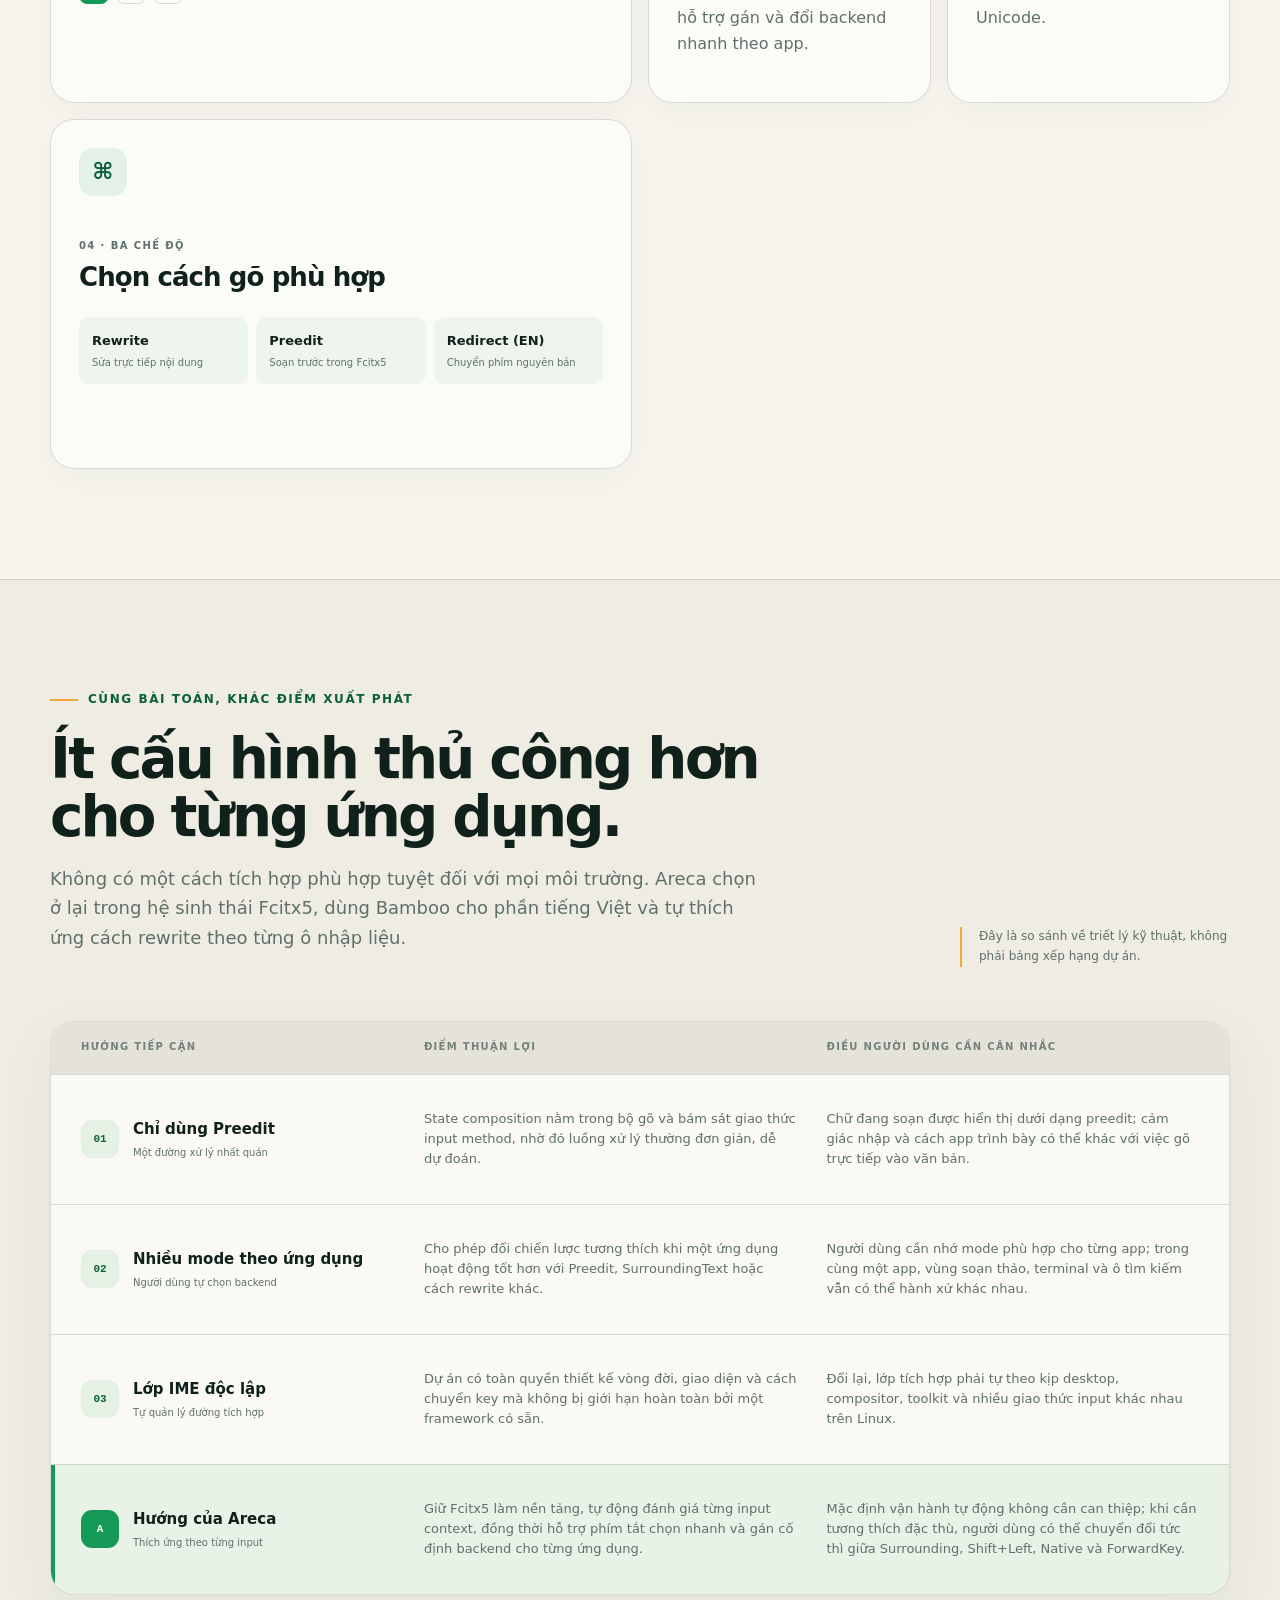
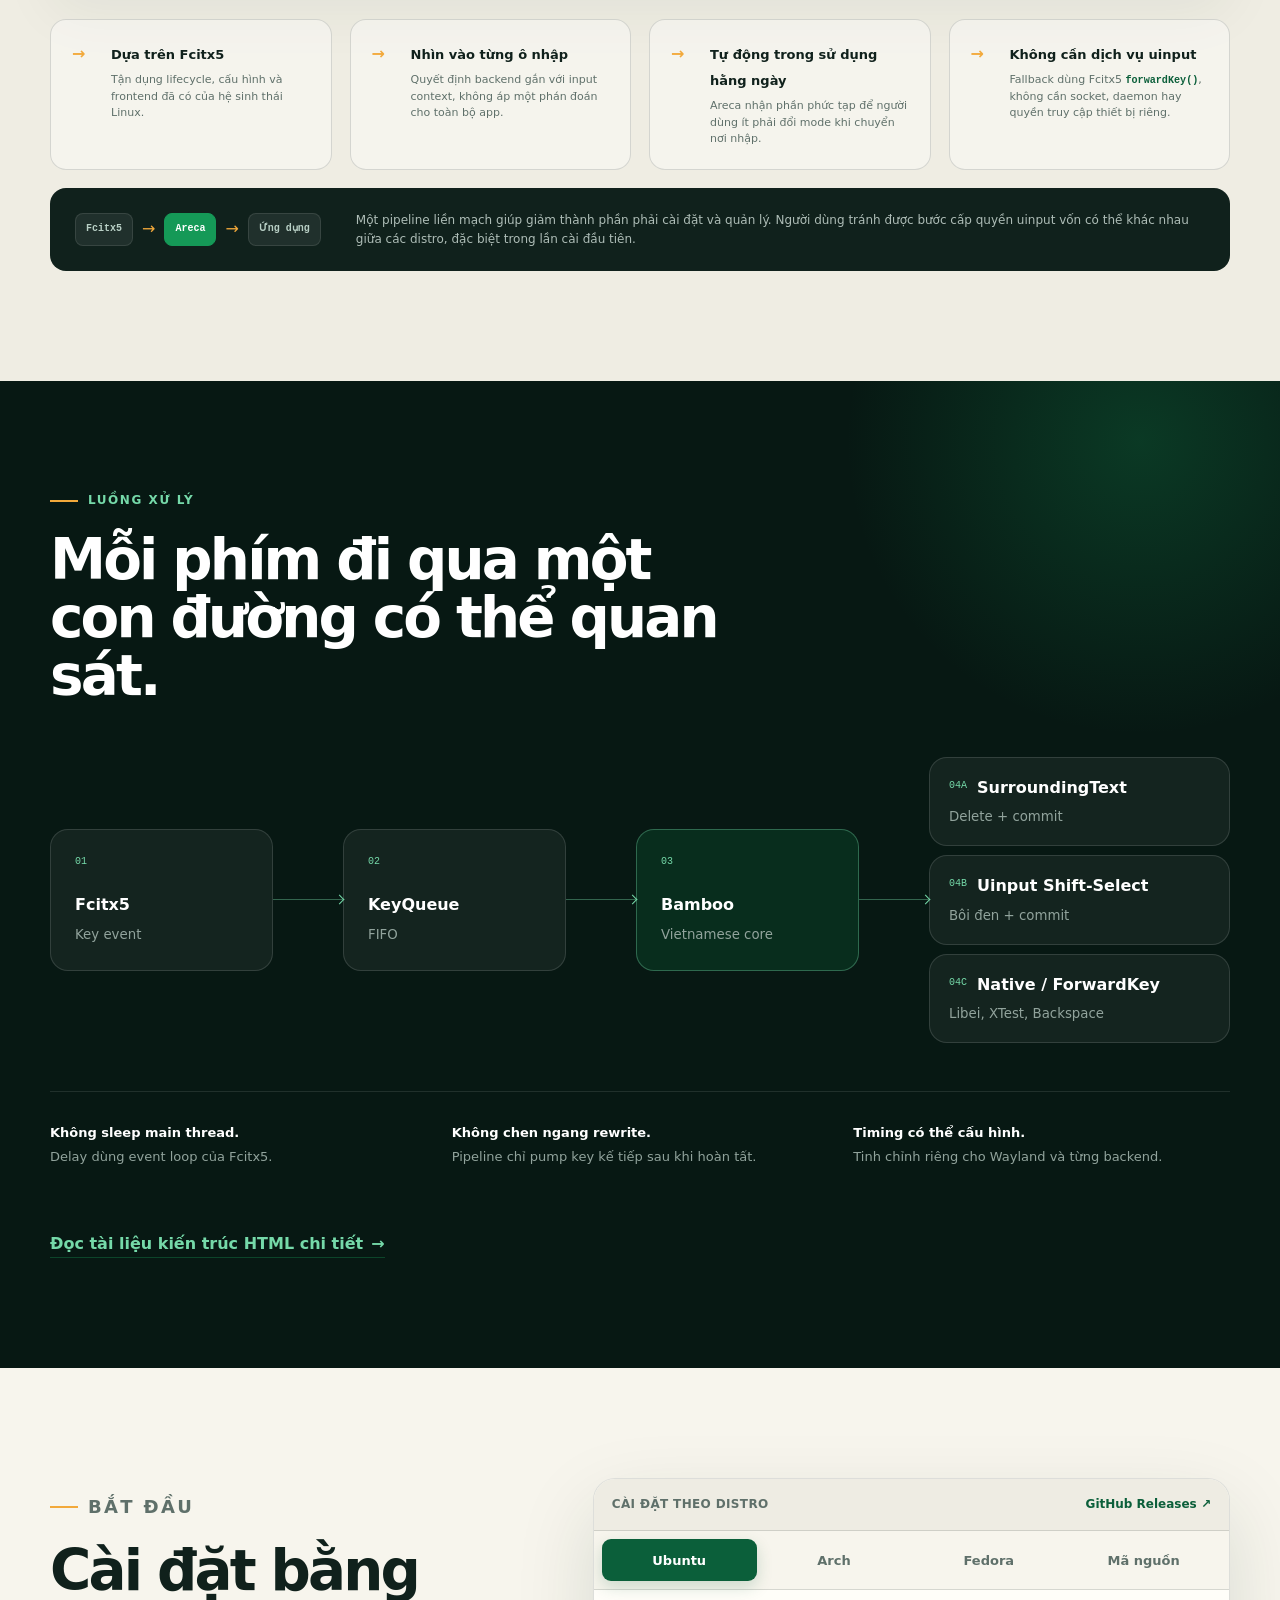
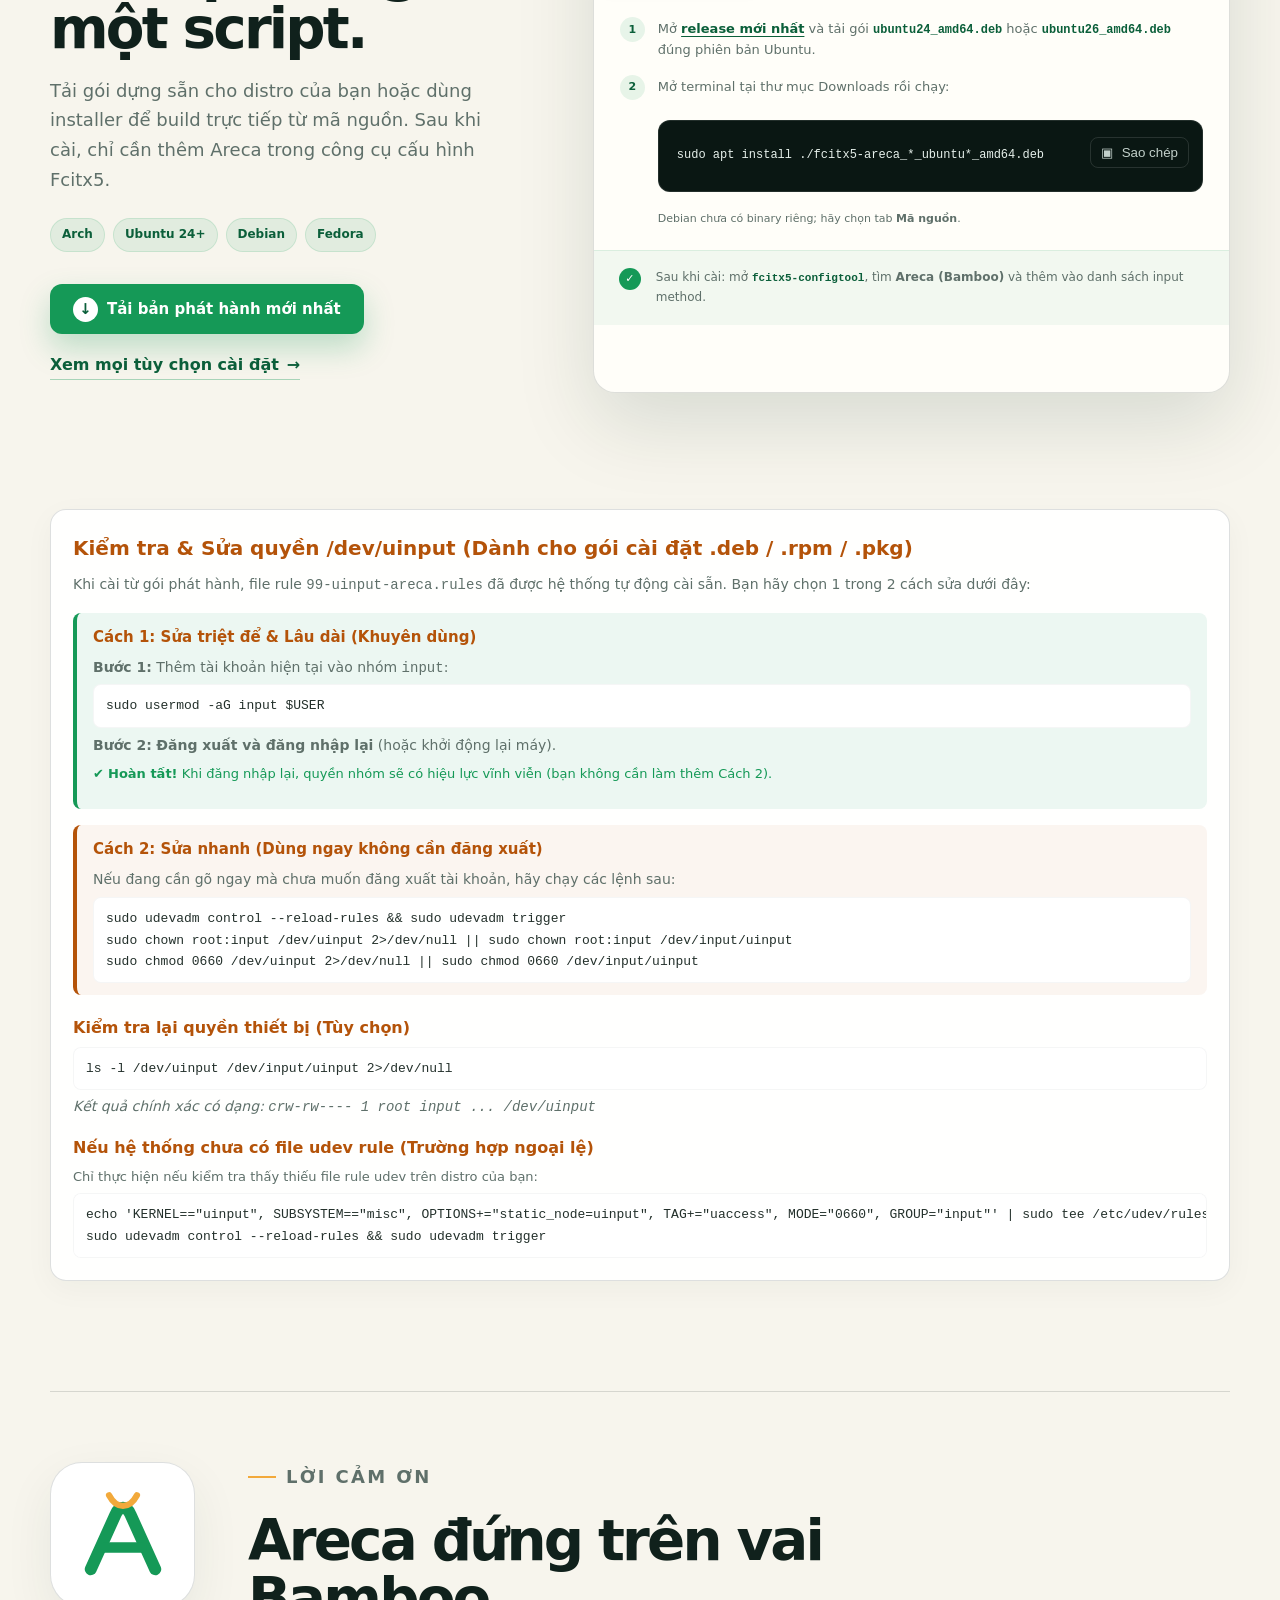
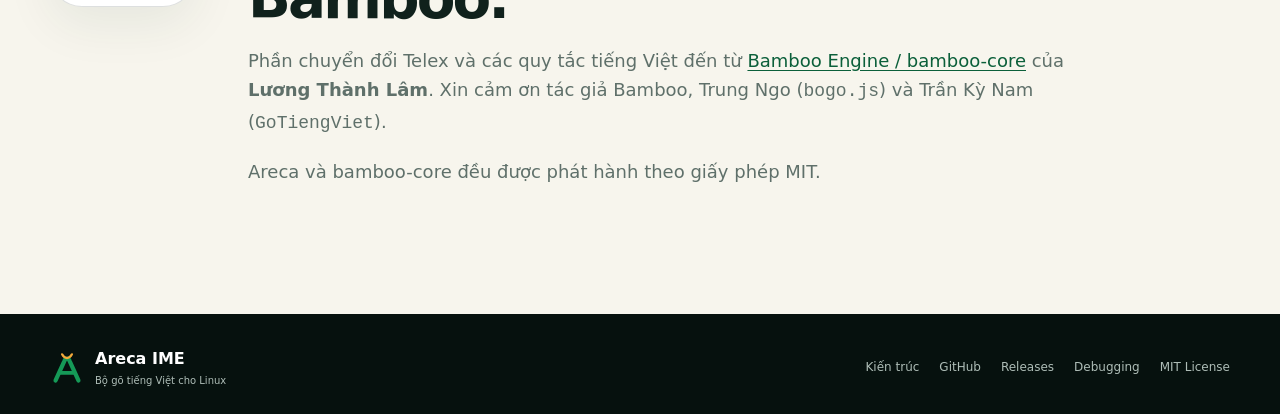
==== commit 41b20e86: "docs: add AUR installation instructions for paru and yay" ====
--- a/website/index.html
+++ b/website/index.html
@@ -143,10 +143,9 @@
           <article class="feature-card reveal">
             <div class="feature-icon" aria-hidden="true">↝</div>
             <p class="card-kicker">02 · REWRITE THÍCH ỨNG</p>
-            <h3>Hai backend, một kết quả</h3>
+            <h3>Nhiều backend, một kết quả</h3>
             <p>
-              Ưu tiên SurroundingText khi đáng tin cậy; fallback sang phát
-              Backspace qua Fcitx5 khi ứng dụng trả snapshot không phù hợp.
+              Tự động chọn SurroundingText, Shift+Left uinput, Native Libei/XTest hoặc Forward Backspace; hỗ trợ gán và đổi backend nhanh theo app.
             </p>
           </article>
 
@@ -248,14 +247,12 @@
                 <span><b>Hướng của Areca</b><small>Thích ứng theo từng input</small></span>
               </div>
               <p role="cell">
-                Giữ Fcitx5 làm nền tảng, tự đánh giá từng input context và dùng
-                <code>forwardKey()</code> cho fallback ngay trong addon—không
-                cần một dịch vụ uinput chạy riêng.
-              </p>
-              <p role="cell">
-                Người dùng không phải lập danh sách mode theo app hay cấp thêm
-                quyền điều khiển thiết bị input. Đổi lại, fallback vẫn cần
-                frontend chuyển key đúng và timing phù hợp với ứng dụng.
+                Giữ Fcitx5 làm nền tảng, tự động đánh giá từng input context,
+                đồng thời hỗ trợ phím tắt chọn nhanh và gán cố định backend cho từng ứng dụng.
+              </p>
+              <p role="cell">
+                Mặc định vận hành tự động không cần can thiệp; khi cần tương thích đặc thù,
+                người dùng có thể chuyển đổi tức thì giữa Surrounding, Shift+Left, Native và ForwardKey.
               </p>
             </div>
           </div>
@@ -317,7 +314,10 @@
                 <span>04A</span><b>SurroundingText</b><small>Delete + commit</small>
               </div>
               <div class="pipeline-node">
-                <span>04B</span><b>Forward Backspace</b><small>Fallback tuần tự</small>
+                <span>04B</span><b>Uinput Shift-Select</b><small>Bôi đen + commit</small>
+              </div>
+              <div class="pipeline-node">
+                <span>04C</span><b>Native / ForwardKey</b><small>Libei, XTest, Backspace</small>
               </div>
             </div>
           </div>
@@ -458,13 +458,41 @@
             <div class="package-instruction">
               <span class="step-number">1</span>
               <p>
-                Tải file <code>.pkg.tar.zst</code> từ
-                <a href="https://github.com/xhkzeroone/ArecaIME/releases/latest">release mới nhất</a>.
-              </p>
-            </div>
+                Cài đặt bản dựng sẵn từ AUR qua <code>paru</code> hoặc <code>yay</code>:
+              </p>
+            </div>
+            <div class="command-row">
+              <pre id="arch-aur-bin-command"><code>paru -S fcitx5-areca-bin
+# hoặc
+yay -S fcitx5-areca-bin</code></pre>
+              <button class="copy-button" type="button" data-copy-target="arch-aur-bin-command">
+                <span class="copy-icon" aria-hidden="true">▣</span>
+                <span class="copy-label">Sao chép</span>
+              </button>
+            </div>
+
             <div class="package-instruction">
               <span class="step-number">2</span>
-              <p>Mở terminal tại thư mục chứa gói rồi chạy:</p>
+              <p>
+                Hoặc cài đặt bản git build từ mã nguồn mới nhất:
+              </p>
+            </div>
+            <div class="command-row">
+              <pre id="arch-aur-git-command"><code>paru -S fcitx5-areca-git
+# hoặc
+yay -S fcitx5-areca-git</code></pre>
+              <button class="copy-button" type="button" data-copy-target="arch-aur-git-command">
+                <span class="copy-icon" aria-hidden="true">▣</span>
+                <span class="copy-label">Sao chép</span>
+              </button>
+            </div>
+
+            <div class="package-instruction">
+              <span class="step-number">3</span>
+              <p>
+                Hoặc tải thủ công gói <code>.pkg.tar.zst</code> từ
+                <a href="https://github.com/xhkzeroone/ArecaIME/releases/latest" target="_blank" rel="noreferrer">release mới nhất</a> rồi cài bằng pacman:
+              </p>
             </div>
             <div class="command-row">
               <pre id="arch-command"><code>sudo pacman -U ./fcitx5-areca-*.pkg.tar.zst</code></pre>
--- a/website/styles.css
+++ b/website/styles.css
@@ -1076,6 +1076,10 @@
   gap: 10px;
   align-items: start;
   margin-bottom: 15px;
+}
+
+.command-row + .package-instruction {
+  margin-top: 24px;
 }
 
 .package-instruction p,
